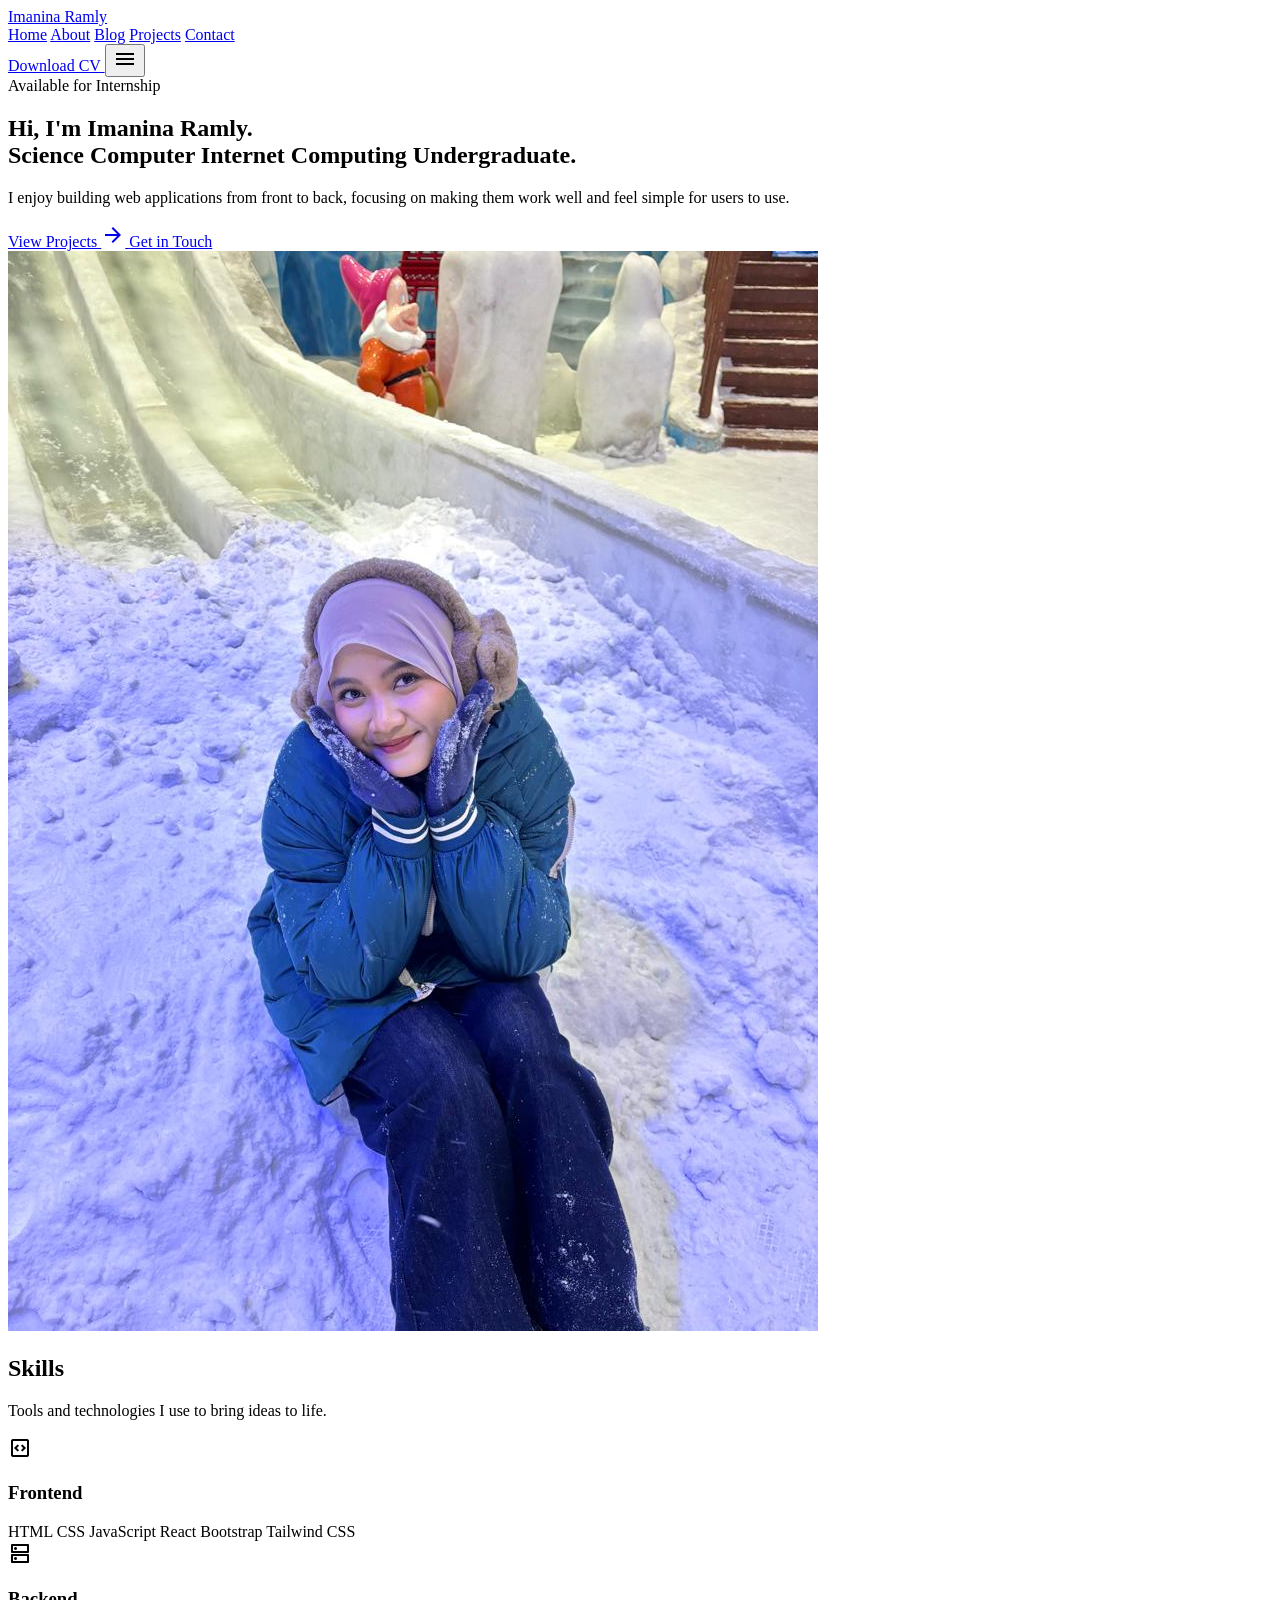
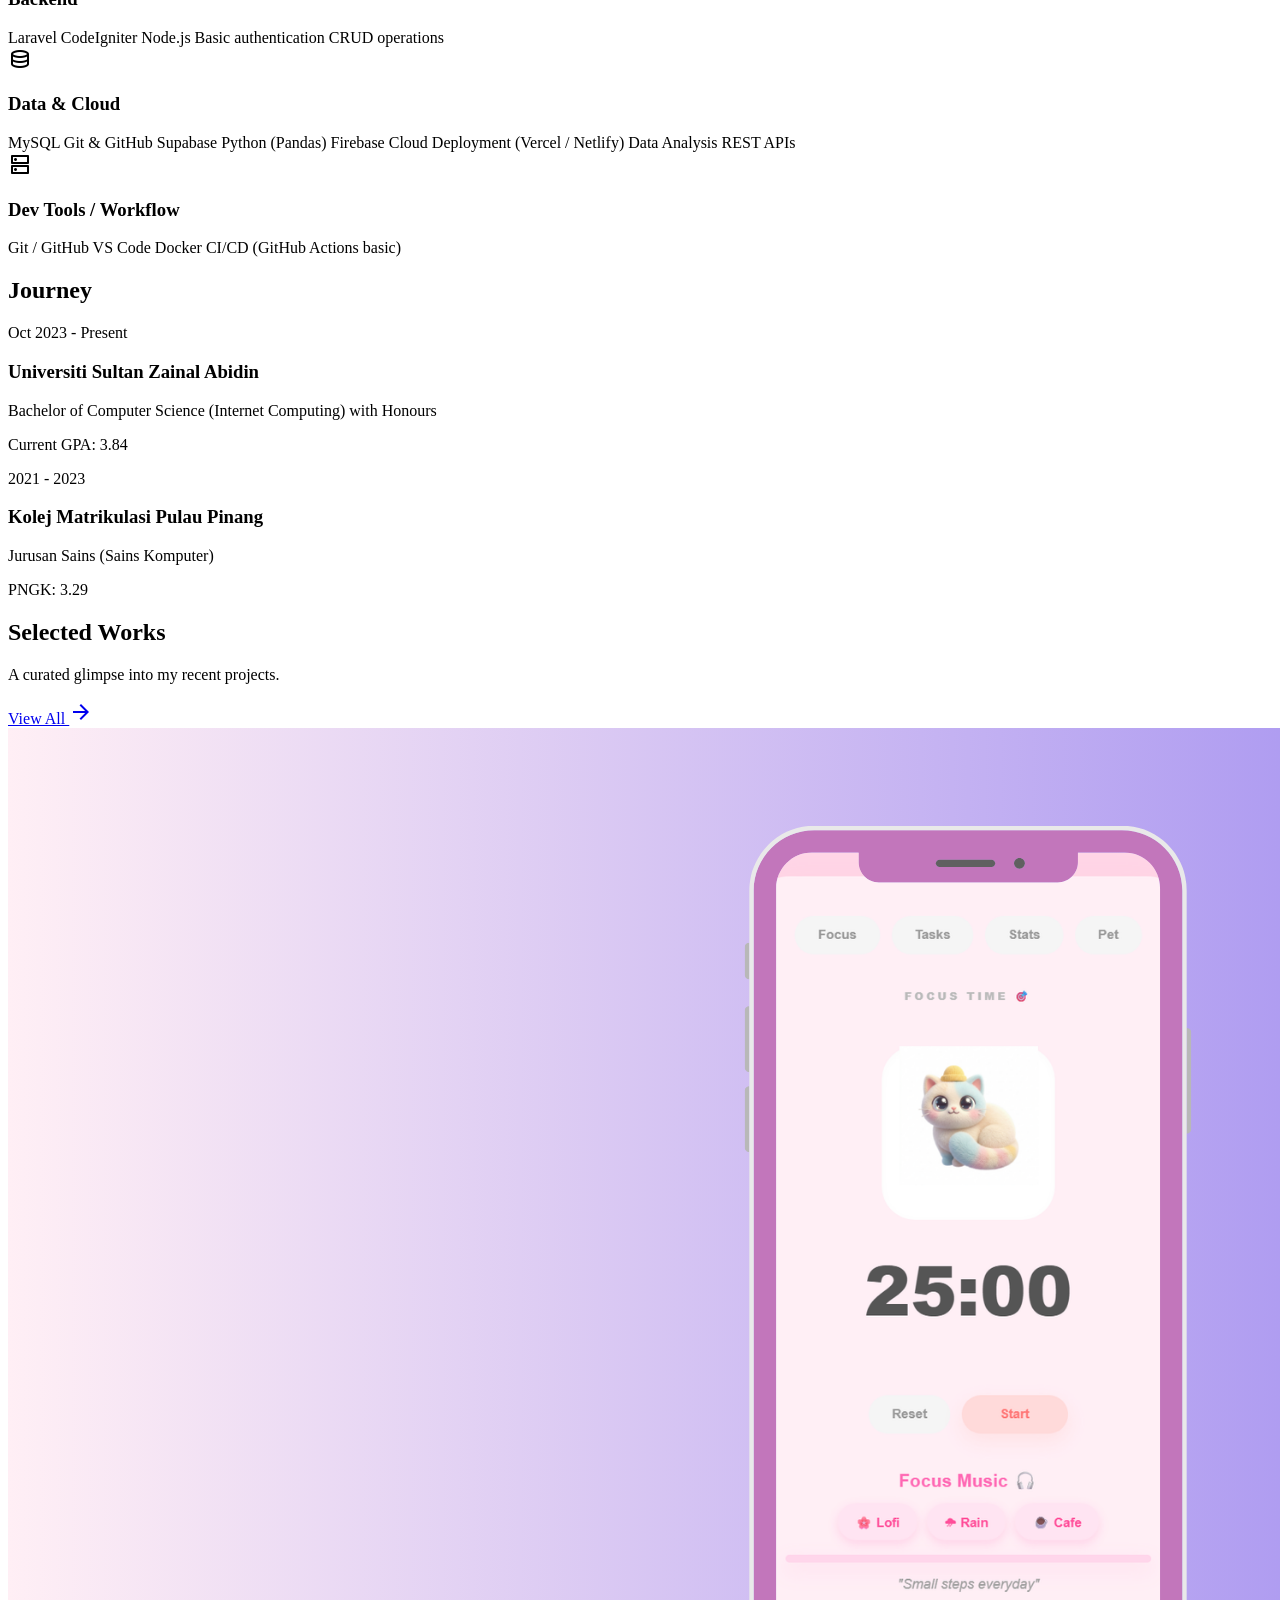
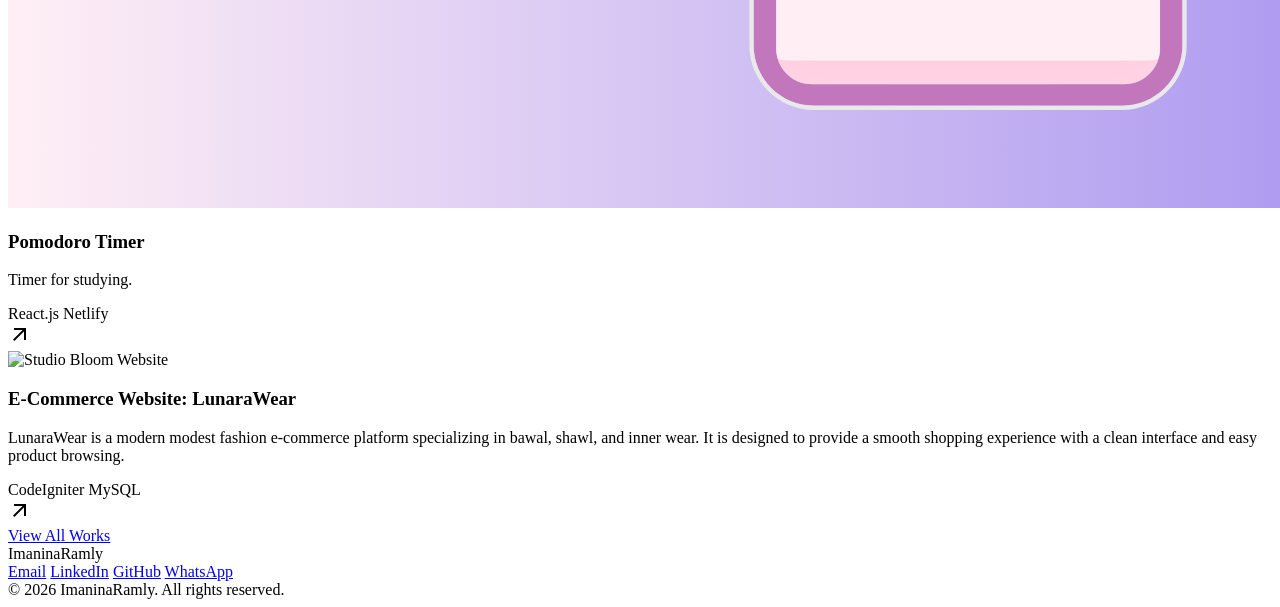
==== index.html @ c20a8d8e "Update index.html" ====
<!DOCTYPE html>

<html lang="en"><head>
<meta charset="utf-8"/>
<meta content="width=device-width, initial-scale=1.0" name="viewport"/>
<title>ImaninaRamly | Home</title>
<script src="https://cdn.tailwindcss.com?plugins=forms,container-queries"></script>
<link href="https://fonts.googleapis.com/css2?family=Material+Symbols+Outlined:wght,FILL@100..700,0..1&amp;display=swap" rel="stylesheet"/>
<link href="https://fonts.googleapis.com/css2?family=Courier+Prime:ital,wght@0,400;0,700;1,400;1,700&amp;family=Inter:wght@100..900&amp;family=Playfair+Display:ital,wght@0,400..900;1,400..900&amp;display=swap" rel="stylesheet"/>
<link href="https://fonts.googleapis.com/css2?family=Material+Symbols+Outlined:wght,FILL@100..700,0..1&amp;display=swap" rel="stylesheet"/>
<script id="tailwind-config">
        tailwind.config = {
            darkMode: "class",
            theme: {
                extend: {
                    "colors": {
                        "surface-container-lowest": "#ffffff",
                        "secondary-container": "#fdd0ea",
                        "surface": "#f9f9ff",
                        "primary-fixed-dim": "#ffaeda",
                        "tertiary": "#41682c",
                        "surface-container-highest": "#d9e3f7",
                        "on-surface": "#121c2a",
                        "primary-fixed": "#ffd8ea",
                        "on-background": "#121c2a",
                        "on-tertiary-fixed-variant": "#2a5016",
                        "on-primary-fixed": "#3a0329",
                        "surface-container-low": "#eff3ff",
                        "on-secondary": "#ffffff",
                        "secondary-fixed": "#ffd8ed",
                        "on-secondary-fixed": "#2c1325",
                        "on-error-container": "#93000a",
                        "surface-dim": "#d0daef",
                        "error": "#ba1a1a",
                        "primary-container": "#f9a8d4",
                        "secondary": "#765469",
                        "on-tertiary": "#ffffff",
                        "surface-container": "#e6eeff",
                        "surface-variant": "#d9e3f7",
                        "on-primary": "#ffffff",
                        "on-surface-variant": "#514349",
                        "on-secondary-container": "#79576c",
                        "on-primary-fixed-variant": "#6f3157",
                        "tertiary-fixed": "#c1f0a4",
                        "on-secondary-fixed-variant": "#5c3d51",
                        "primary": "#8a486f",
                        "surface-container-high": "#dee9fd",
                        "inverse-on-surface": "#ebf1ff",
                        "error-container": "#ffdad6",
                        "on-error": "#ffffff",
                        "inverse-primary": "#ffaeda",
                        "outline": "#83737a",
                        "inverse-surface": "#273140",
                        "surface-bright": "#f9f9ff",
                        "secondary-fixed-dim": "#e5bad3",
                        "tertiary-fixed-dim": "#a6d38b",
                        "on-tertiary-fixed": "#072100",
                        "on-tertiary-container": "#31581d",
                        "on-primary-container": "#78395f",
                        "surface-tint": "#8a486f",
                        "background": "#f9f9ff",
                        "tertiary-container": "#a0cd85",
                        "outline-variant": "#d5c1c9"
                    },
                    "borderRadius": {
                        "DEFAULT": "1rem",
                        "lg": "2rem",
                        "xl": "3rem",
                        "full": "9999px"
                    },
                    "spacing": {
                        "margin-desktop": "64px",
                        "max-width": "1280px",
                        "gutter": "24px",
                        "margin-mobile": "20px",
                        "base": "8px"
                    },
                    "fontFamily": {
                        "headline-lg-mobile": ["Playfair Display"],
                        "label-md": ["Inter"],
                        "headline-md": ["Playfair Display"],
                        "body-md": ["Inter"],
                        "headline-lg": ["Playfair Display"],
                        "display-lg": ["Playfair Display"],
                        "body-lg": ["Inter"],
                        "code-sm": ["Courier Prime"]
                    },
                    "fontSize": {
                        "headline-lg-mobile": ["32px", { "lineHeight": "1.2", "fontWeight": "600" }],
                        "label-md": ["14px", { "lineHeight": "1", "letterSpacing": "0.05em", "fontWeight": "600" }],
                        "headline-md": ["28px", { "lineHeight": "1.3", "fontWeight": "600" }],
                        "body-md": ["16px", { "lineHeight": "1.5", "fontWeight": "400" }],
                        "headline-lg": ["40px", { "lineHeight": "1.2", "fontWeight": "600" }],
                        "display-lg": ["56px", { "lineHeight": "1.1", "letterSpacing": "-0.02em", "fontWeight": "700" }],
                        "body-lg": ["18px", { "lineHeight": "1.6", "fontWeight": "400" }],
                        "code-sm": ["14px", { "lineHeight": "1.5", "fontWeight": "400" }]
                    }
                }
            }
        }
    </script>
<style>
        .glass-card {
            background: rgba(255, 255, 255, 0.6);
            backdrop-filter: blur(12px);
            -webkit-backdrop-filter: blur(12px);
            border: 1px solid theme('colors.secondary-container');
        }
        .soft-glow-hover:hover {
            box-shadow: 0 0 20px rgba(249, 168, 212, 0.4);
            transform: translateY(-2px);
            transition: all 0.3s ease;
        }
    </style>
</head>
<body class="bg-surface text-on-surface font-body-md antialiased selection:bg-primary-container selection:text-on-primary-container">
<!-- TopNavBar -->
<div id="navbar"></div>
<main class="pt-32 pb-24 px-margin-mobile md:px-margin-desktop max-w-max-width mx-auto space-y-32">
<!-- Hero Section -->
<section class="flex flex-col-reverse md:flex-row items-center justify-between gap-16">
<div class="flex-1 space-y-8">
<div class="inline-flex items-center space-x-2 px-4 py-2 rounded-full bg-secondary-container/30 border border-secondary-container text-primary font-label-md text-label-md">
<span class="w-2 h-2 rounded-full bg-primary animate-pulse"></span>
<span>Available for Internship</span>
</div>
<h1 class="font-display-lg text-display-lg text-on-surface md:text-display-lg text-headline-lg-mobile">
                    Hi, I'm Imanina Ramly. <br/>
<span class="text-primary italic">Science Computer Internet Computing Undergraduate.</span>
</h1>
<p class="font-body-lg text-body-lg text-on-surface-variant max-w-xl leading-relaxed">
                    I enjoy building web applications from front to back, focusing on making them work well and feel simple for users to use.
                </p>
<div class="flex flex-wrap gap-4 pt-4">
<a class="px-8 py-4 rounded-full bg-primary text-on-primary font-label-md text-label-md hover:shadow-[0_0_20px_rgba(249,168,212,0.5)] transition-all duration-300 flex items-center gap-2" href="projects.html">
                        View Projects
                        <span class="material-symbols-outlined text-sm">arrow_forward</span>
</a>
<a class="px-8 py-4 rounded-full border border-primary text-primary font-label-md text-label-md hover:bg-primary/5 transition-all duration-300" href="contact.html">
                        Get in Touch
                    </a>
</div>
</div>
<div class="flex-1 relative flex justify-center">
<div class="relative w-72 h-[400px] md:w-96 md:h-[500px] rounded-full overflow-hidden border-4 border-surface p-2 shadow-[0_0_40px_rgba(249,168,212,0.3)] bg-gradient-to-b from-primary-container/20 to-transparent">
<img alt="Imanina Ramly Portrait" class="w-full h-full object-cover rounded-full" src="assets/img1.jpeg"/>
</div>
<!-- Decorative Elements -->
<div class="absolute top-10 -left-10 w-24 h-24 bg-primary-container/30 rounded-full blur-2xl"></div>
<div class="absolute bottom-10 -right-10 w-32 h-32 bg-secondary-container/40 rounded-full blur-2xl"></div>
</div>
</section>
<!-- Skills -->
<section class="space-y-12">
<div class="text-center space-y-4">
<h2 class="font-headline-lg text-headline-lg text-on-surface md:text-headline-lg text-headline-lg-mobile">Skills</h2>
<p class="font-body-md text-body-md text-on-surface-variant max-w-2xl mx-auto">Tools and technologies I use to bring ideas to life.</p>
</div>
<div class="grid grid-cols-1 md:grid-cols-3 gap-8">
<!-- Frontend -->
<div class="glass-card p-8 rounded-[24px] soft-glow-hover group">
<div class="w-14 h-14 rounded-full bg-primary-container/20 flex items-center justify-center mb-6 text-primary group-hover:scale-110 transition-transform">
<span class="material-symbols-outlined text-3xl" style="font-variation-settings: 'FILL' 0;">code_blocks</span>
</div>
<h3 class="font-headline-md text-headline-md text-on-surface mb-4">Frontend</h3>
<div class="flex flex-wrap gap-2">
<span class="px-4 py-2 rounded-full bg-secondary-container/50 text-on-surface-variant font-label-md text-label-md text-xs">HTML</span>
<span class="px-4 py-2 rounded-full bg-secondary-container/50 text-on-surface-variant font-label-md text-label-md text-xs">CSS</span>
<span class="px-4 py-2 rounded-full bg-secondary-container/50 text-on-surface-variant font-label-md text-label-md text-xs">JavaScript</span>
<span class="px-4 py-2 rounded-full bg-secondary-container/50 text-on-surface-variant font-label-md text-label-md text-xs">React</span>
<span class="px-4 py-2 rounded-full bg-secondary-container/50 text-on-surface-variant font-label-md text-label-md text-xs">Bootstrap</span>
<span class="px-4 py-2 rounded-full bg-secondary-container/50 text-on-surface-variant font-label-md text-label-md text-xs">Tailwind CSS</span>
</div>
</div>
<!-- Backend -->
<div class="glass-card p-8 rounded-[24px] soft-glow-hover group">
<div class="w-14 h-14 rounded-full bg-primary-container/20 flex items-center justify-center mb-6 text-primary group-hover:scale-110 transition-transform">
<span class="material-symbols-outlined text-3xl" style="font-variation-settings: 'FILL' 0;">dns</span>
</div>
<h3 class="font-headline-md text-headline-md text-on-surface mb-4">Backend</h3>
<div class="flex flex-wrap gap-2">
<span class="px-4 py-2 rounded-full bg-secondary-container/50 text-on-surface-variant font-label-md text-label-md text-xs">Laravel</span>
<span class="px-4 py-2 rounded-full bg-secondary-container/50 text-on-surface-variant font-label-md text-label-md text-xs">CodeIgniter</span>
<span class="px-4 py-2 rounded-full bg-secondary-container/50 text-on-surface-variant font-label-md text-label-md text-xs">Node.js</span>
<span class="px-4 py-2 rounded-full bg-secondary-container/50 text-on-surface-variant font-label-md text-label-md text-xs">Basic authentication</span>
<span class="px-4 py-2 rounded-full bg-secondary-container/50 text-on-surface-variant font-label-md text-label-md text-xs">CRUD operations</span>
</div>
</div>
<!-- Database & Ops -->
<div class="glass-card p-8 rounded-[24px] soft-glow-hover group">
<div class="w-14 h-14 rounded-full bg-primary-container/20 flex items-center justify-center mb-6 text-primary group-hover:scale-110 transition-transform">
<span class="material-symbols-outlined text-3xl" style="font-variation-settings: 'FILL' 0;">database</span>
</div>
<h3 class="font-headline-md text-headline-md text-on-surface mb-4">Data &amp; Cloud</h3>
<div class="flex flex-wrap gap-2">
<span class="px-4 py-2 rounded-full bg-secondary-container/50 text-on-surface-variant font-label-md text-label-md text-xs">MySQL</span>
<span class="px-4 py-2 rounded-full bg-secondary-container/50 text-on-surface-variant font-label-md text-label-md text-xs">Git & GitHub</span>
<span class="px-4 py-2 rounded-full bg-secondary-container/50 text-on-surface-variant font-label-md text-label-md text-xs">Supabase</span>
<span class="px-4 py-2 rounded-full bg-secondary-container/50 text-on-surface-variant font-label-md text-label-md text-xs">Python (Pandas)</span>
<span class="px-4 py-2 rounded-full bg-secondary-container/50 text-on-surface-variant font-label-md text-label-md text-xs">Firebase</span>
<span class="px-4 py-2 rounded-full bg-secondary-container/50 text-on-surface-variant font-label-md text-label-md text-xs">Cloud Deployment (Vercel / Netlify)</span>
<span class="px-4 py-2 rounded-full bg-secondary-container/50 text-on-surface-variant font-label-md text-label-md text-xs">Data Analysis</span>
<span class="px-4 py-2 rounded-full bg-secondary-container/50 text-on-surface-variant font-label-md text-label-md text-xs">REST APIs</span>
</div>
</div>
<!-- Dev Tools / Workflow -->
<div class="glass-card p-8 rounded-[24px] soft-glow-hover group">
<div class="w-14 h-14 rounded-full bg-primary-container/20 flex items-center justify-center mb-6 text-primary group-hover:scale-110 transition-transform">
<span class="material-symbols-outlined text-3xl" style="font-variation-settings: 'FILL' 0;">dns</span>
</div>
<h3 class="font-headline-md text-headline-md text-on-surface mb-4">Dev Tools / Workflow</h3>
<div class="flex flex-wrap gap-2">
<span class="px-4 py-2 rounded-full bg-secondary-container/50 text-on-surface-variant font-label-md text-label-md text-xs">Git / GitHub</span>
<span class="px-4 py-2 rounded-full bg-secondary-container/50 text-on-surface-variant font-label-md text-label-md text-xs">VS Code</span>
<span class="px-4 py-2 rounded-full bg-secondary-container/50 text-on-surface-variant font-label-md text-label-md text-xs">Docker</span>
<span class="px-4 py-2 rounded-full bg-secondary-container/50 text-on-surface-variant font-label-md text-label-md text-xs">CI/CD (GitHub Actions basic)</span>
</div>
</div>
</div>
</section>
<!-- Education & Journey -->
<section class="space-y-12 max-w-4xl mx-auto">
<div class="text-center space-y-4">
<h2 class="font-headline-lg text-headline-lg text-on-surface md:text-headline-lg text-headline-lg-mobile">Journey</h2>
</div>
<div class="relative border-l-2 border-primary-container/30 ml-4 md:ml-8 space-y-12">
<!-- Timeline Item 1 -->
<div class="relative pl-8">
<div class="absolute w-4 h-4 rounded-full bg-primary -left-[9px] top-1.5 shadow-[0_0_10px_rgba(138,72,111,0.5)]"></div>
<div class="glass-card p-6 rounded-[24px]">
<span class="font-code-sm text-code-sm text-primary mb-2 block">Oct 2023 - Present</span>
<h3 class="font-headline-md text-headline-md text-on-surface mb-2 text-xl">Universiti Sultan Zainal Abidin</h3>
<p class="font-body-md text-body-md text-on-surface-variant">Bachelor of Computer Science (Internet Computing) with Honours</p>
<p class="font-body-md text-body-md text-on-surface-variant mt-4 text-sm">Current GPA: 3.84</p>
</div>
</div>
<!-- Timeline Item 2 -->
<div class="relative pl-8">
<div class="absolute w-4 h-4 rounded-full bg-secondary-container border-2 border-primary -left-[9px] top-1.5"></div>
<div class="glass-card p-6 rounded-[24px]">
<span class="font-code-sm text-code-sm text-primary mb-2 block">2021 - 2023</span>
<h3 class="font-headline-md text-headline-md text-on-surface mb-2 text-xl">Kolej Matrikulasi Pulau Pinang</h3>
<p class="font-body-md text-body-md text-on-surface-variant">Jurusan Sains (Sains Komputer)</p>
<p class="font-body-md text-body-md text-on-surface-variant mt-4 text-sm">PNGK: 3.29</p>
</div>
</div>
</div>
</section>
<!-- Quick Glimpse (Projects) -->
<section class="space-y-12" id="projects">
<div class="flex items-end justify-between mb-8">
<div>
<h2 class="font-headline-lg text-headline-lg text-on-surface md:text-headline-lg text-headline-lg-mobile">Selected Works</h2>
<p class="font-body-md text-body-md text-on-surface-variant mt-2">A curated glimpse into my recent projects.</p>
</div>
<a class="hidden md:inline-flex items-center gap-2 text-primary hover:text-primary-container transition-colors font-label-md text-label-md" href="projects.html">
                    View All <span class="material-symbols-outlined text-sm">arrow_forward</span>
</a>
</div>
<div class="grid grid-cols-1 md:grid-cols-2 gap-8">
<!-- Project 1 -->
<div class="group cursor-pointer">
<div class="relative overflow-hidden rounded-[24px] mb-6 aspect-video bg-surface-variant">
<div class="absolute inset-0 bg-gradient-to-t from-black/20 to-transparent z-10"></div>
<img alt="Pomodoro Timer" class="w-full h-full object-cover group-hover:scale-105 transition-transform duration-700 ease-out" data-alt="Pomodoro Timer" src="assets/project1cover.png"/>
</div>
<div class="flex justify-between items-start">
<div>
<h3 class="font-headline-md text-headline-md text-on-surface text-2xl mb-2">Pomodoro Timer</h3>
<p class="font-body-md text-body-md text-on-surface-variant mb-4">Timer for studying.</p>
<div class="flex gap-2">
<span class="px-3 py-1 rounded-full bg-secondary-container/40 text-on-surface-variant font-code-sm text-code-sm text-xs">React.js</span>
<span class="px-3 py-1 rounded-full bg-secondary-container/40 text-on-surface-variant font-code-sm text-code-sm text-xs">Netlify</span>
</div>
</div>
<div class="w-10 h-10 rounded-full border border-primary/30 flex items-center justify-center text-primary group-hover:bg-primary group-hover:text-on-primary transition-all duration-300">
<span class="material-symbols-outlined" style="font-variation-settings: 'FILL' 0;">arrow_outward</span>
</div>
</div>
</div>
<!-- Project 2 -->
<div class="group cursor-pointer md:mt-16">
<div class="relative overflow-hidden rounded-[24px] mb-6 aspect-video bg-surface-variant">
<div class="absolute inset-0 bg-gradient-to-t from-black/20 to-transparent z-10"></div>
<img alt="Studio Bloom Website" class="w-full h-full object-cover group-hover:scale-105 transition-transform duration-700 ease-out" data-alt="A minimalist, high-end e-commerce website design for a boutique floral studio. The interface is clean with lots of whitespace, featuring elegant serif typography and soft, romantic photography of floral arrangements. The color scheme is predominantly cream, soft sage green, and dusty rose. The overall mood is serene and editorial." src="https://lh3.googleusercontent.com/aida-public/[base64]"/>
</div>
<div class="flex justify-between items-start">
<div>
<h3 class="font-headline-md text-headline-md text-on-surface text-2xl mb-2">E-Commerce Website: LunaraWear</h3>
<p class="font-body-md text-body-md text-on-surface-variant mb-4">LunaraWear is a modern modest fashion e-commerce platform specializing in bawal, shawl, and inner wear. It is designed to provide a smooth shopping experience with a clean interface and easy product browsing.</p>
<div class="flex gap-2">
<span class="px-3 py-1 rounded-full bg-secondary-container/40 text-on-surface-variant font-code-sm text-code-sm text-xs">CodeIgniter</span>
<span class="px-3 py-1 rounded-full bg-secondary-container/40 text-on-surface-variant font-code-sm text-code-sm text-xs">MySQL</span>
</div>
</div>
<div class="w-10 h-10 rounded-full border border-primary/30 flex items-center justify-center text-primary group-hover:bg-primary group-hover:text-on-primary transition-all duration-300">
<span class="material-symbols-outlined" style="font-variation-settings: 'FILL' 0;">arrow_outward</span>
</div>
</div>
</div>
</div>
<div class="md:hidden flex justify-center mt-8">
<a class="inline-flex items-center gap-2 px-6 py-3 rounded-full border border-primary text-primary font-label-md text-label-md" href="projects.html">
                    View All Works
                </a>
</div>
</section>
</main>
<!-- FOOTER -->
<div id="footer"></div>
<script src="includes.js"></script>
</body></html>
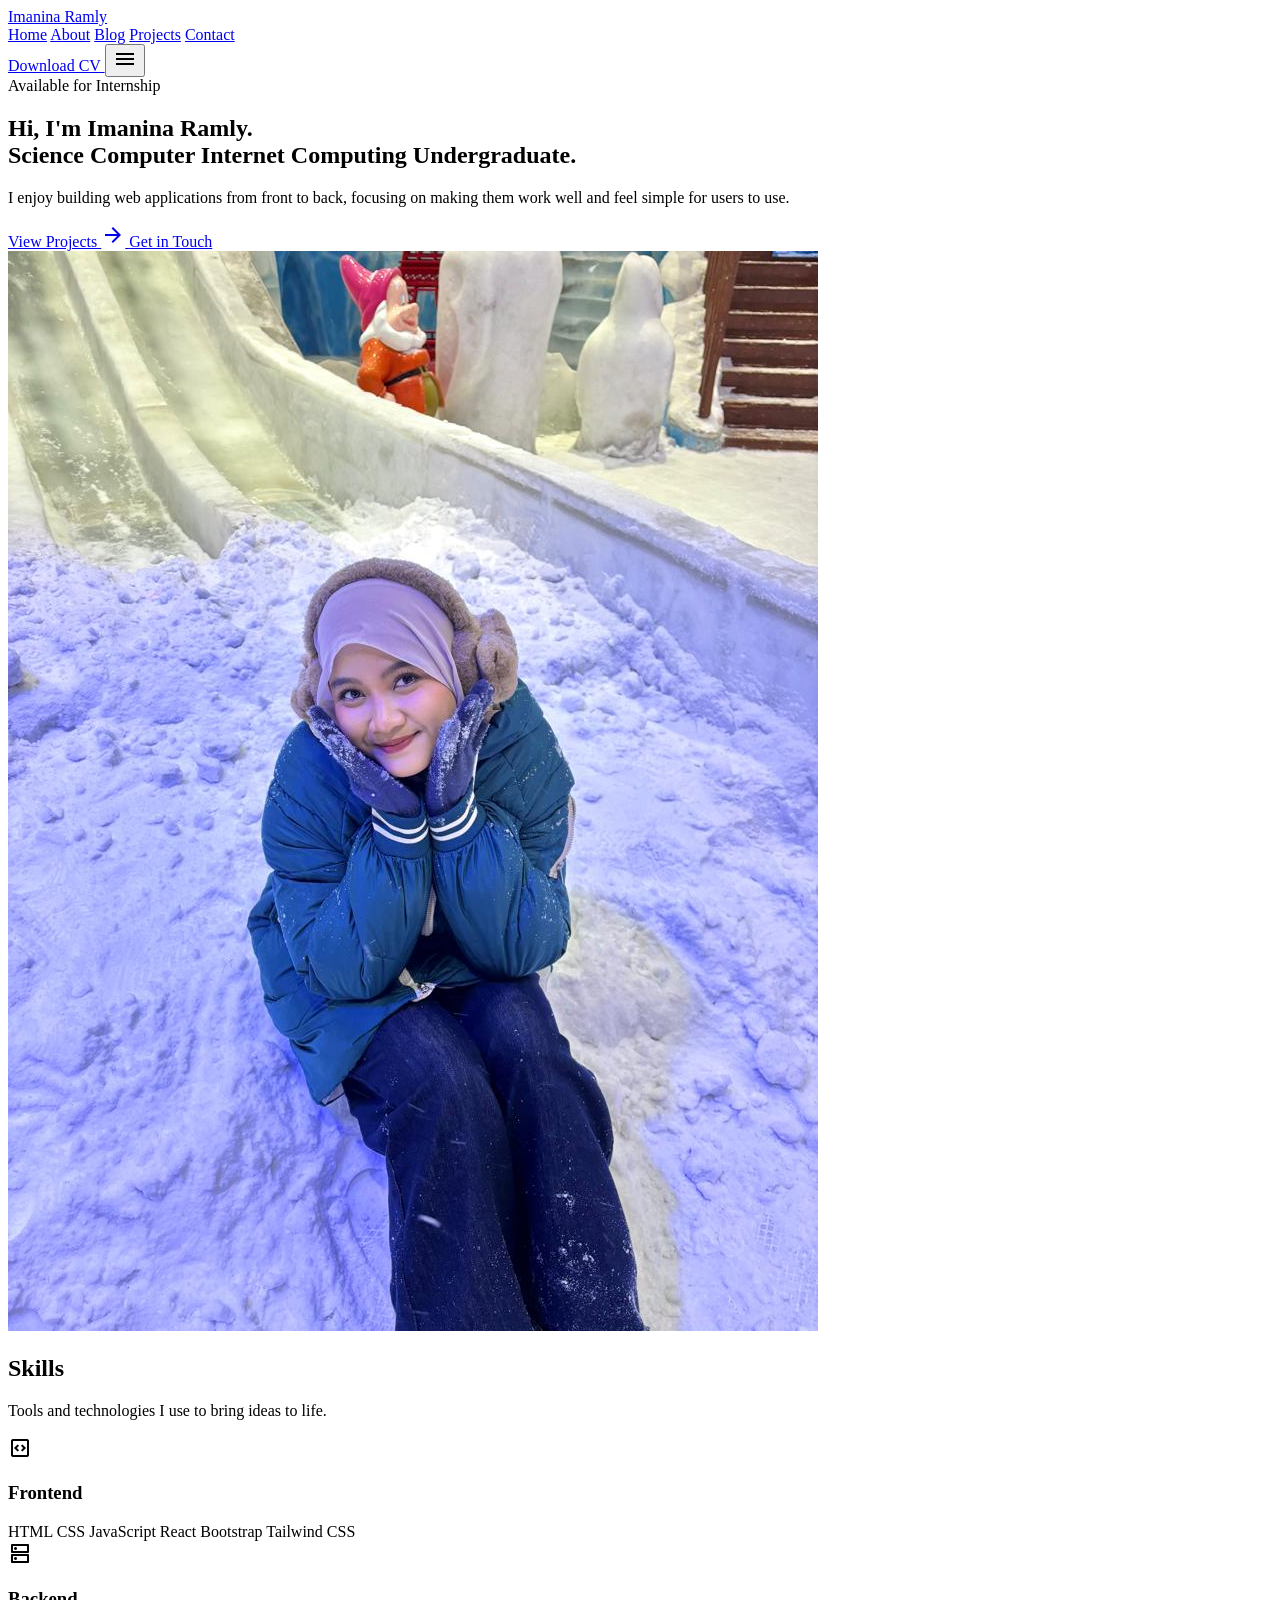
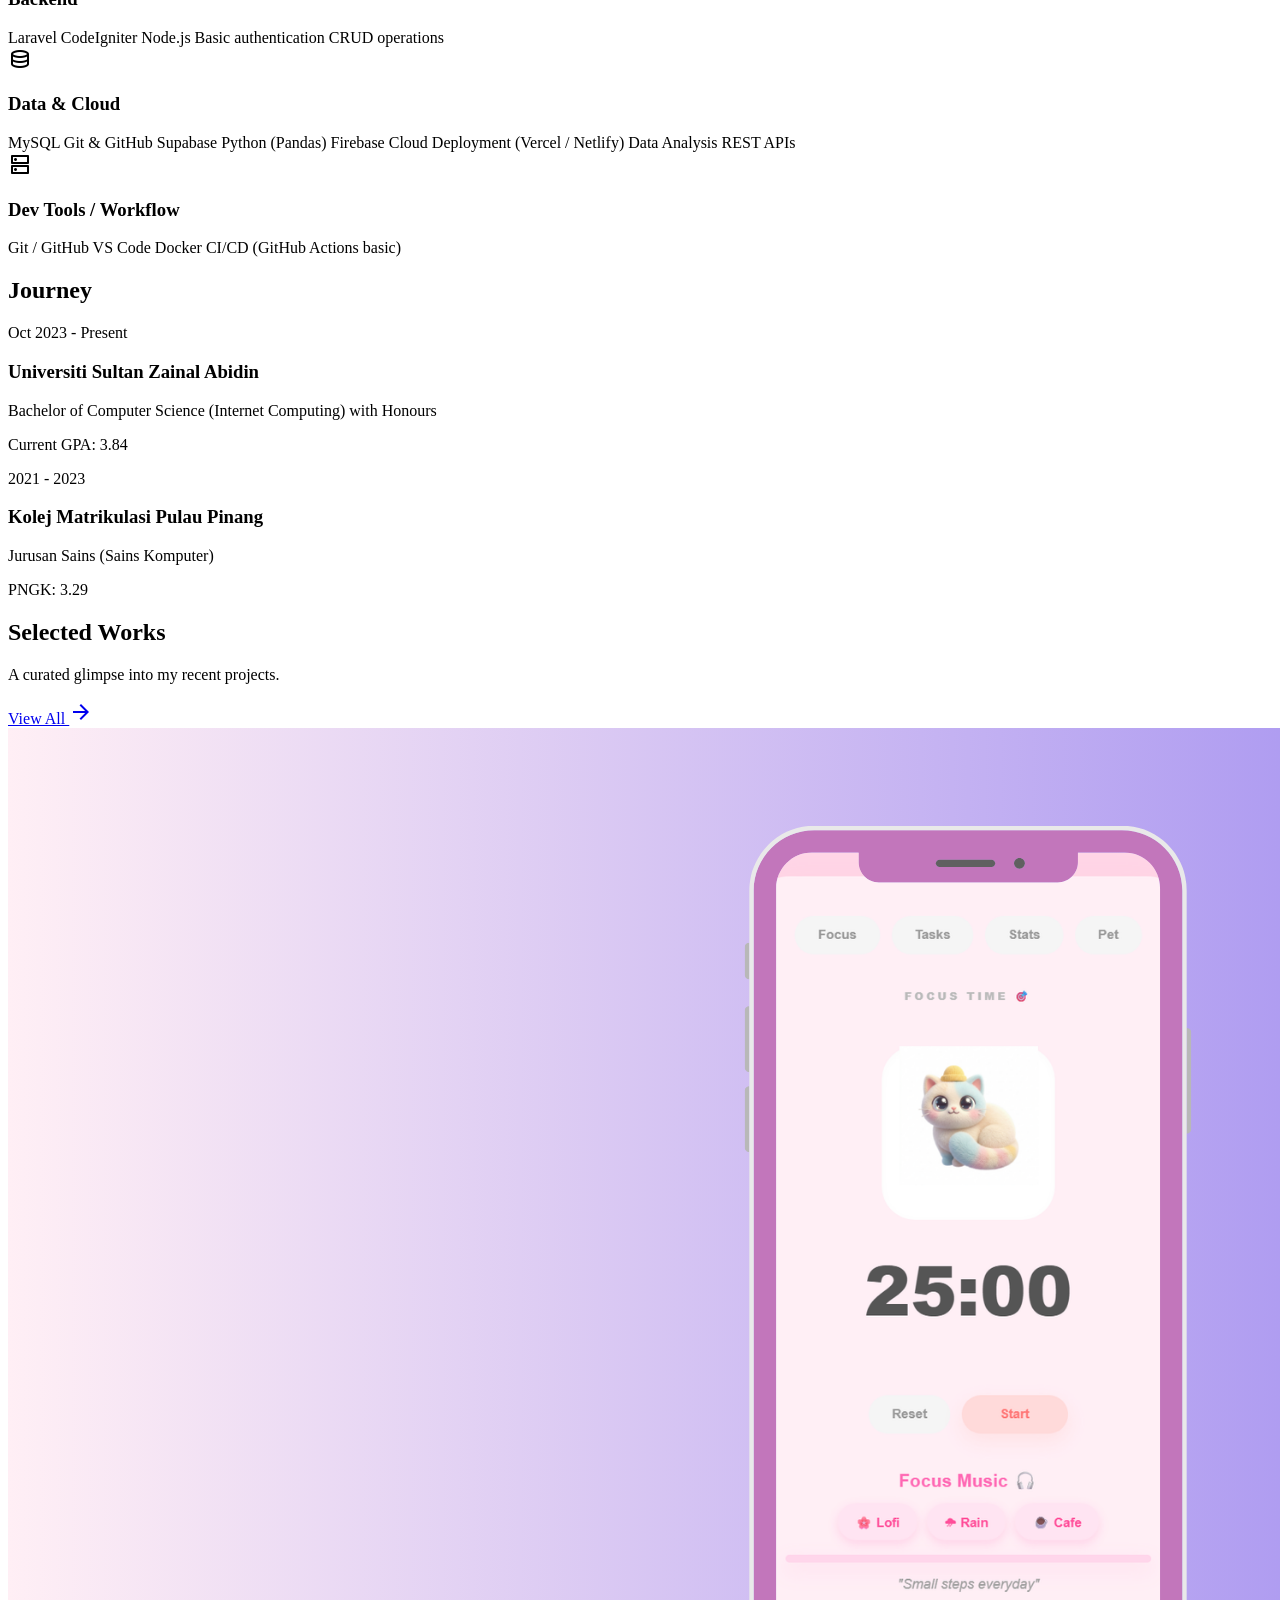
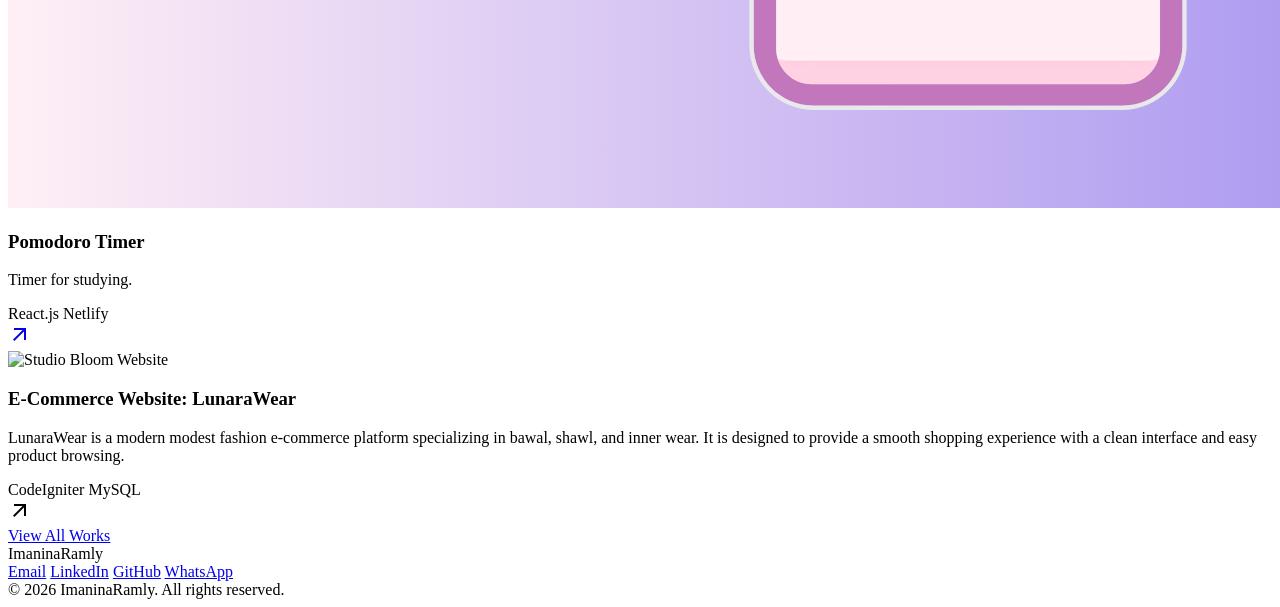
==== commit 2b9d7457: "Update index.html" ====
--- a/index.html
+++ b/index.html
@@ -274,7 +274,11 @@
 </div>
 </div>
 <div class="w-10 h-10 rounded-full border border-primary/30 flex items-center justify-center text-primary group-hover:bg-primary group-hover:text-on-primary transition-all duration-300">
-<span class="material-symbols-outlined" style="font-variation-settings: 'FILL' 0;">arrow_outward</span>
+<a href="https://pomodoro-pet-timer.netlify.app" target="_blank" rel="noopener noreferrer">
+  <span class="material-symbols-outlined" style="font-variation-settings: 'FILL' 0;">
+    arrow_outward
+  </span>
+</a>
 </div>
 </div>
 </div>
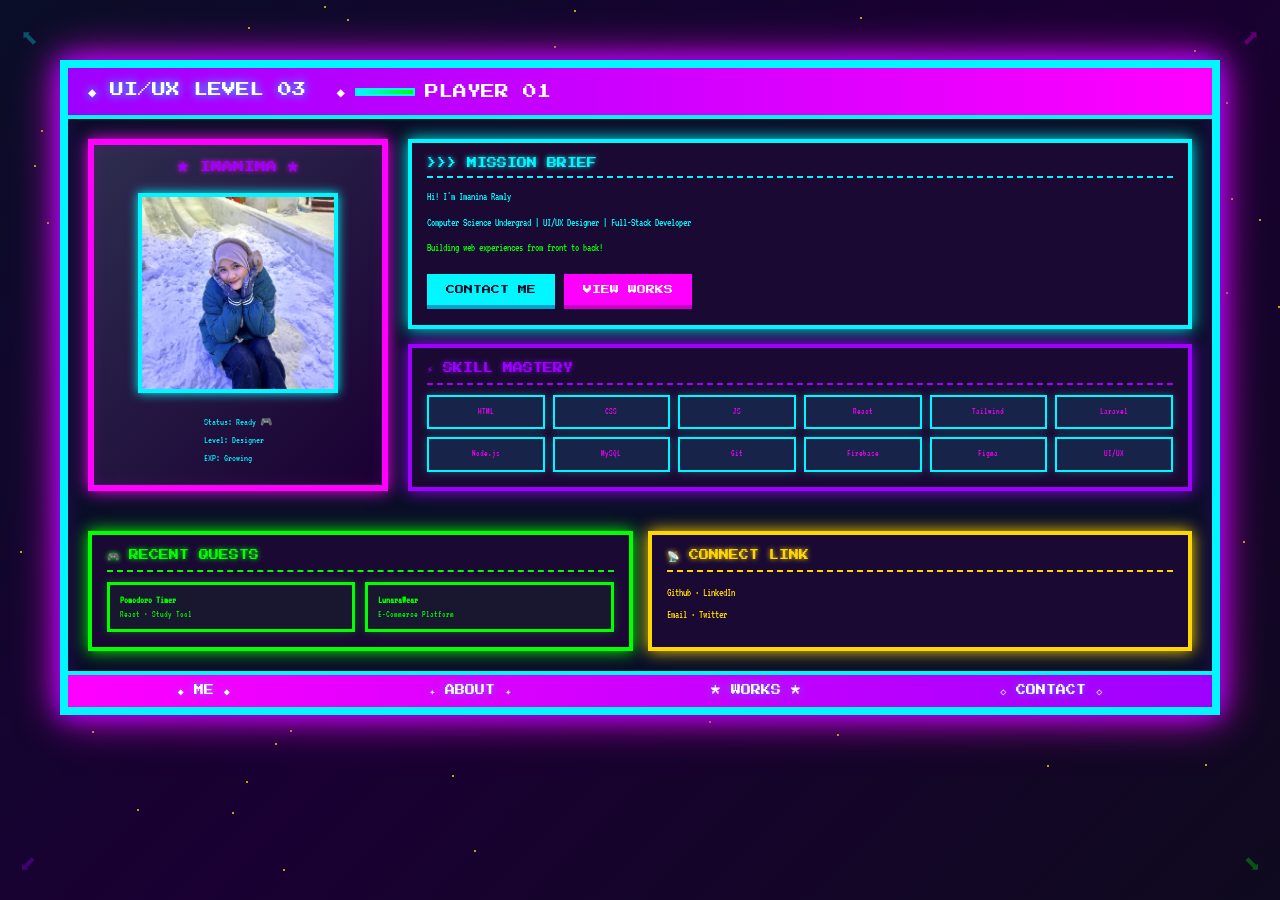
==== commit 05bc81f5: "refactor: Replace portfolio with retro gaming design - Updated main index.html to use new retro gami" ====
--- a/index.html
+++ b/index.html
@@ -1,316 +1,568 @@
-<!DOCTYPE html>
-
-<html lang="en"><head>
-<meta charset="utf-8"/>
-<meta content="width=device-width, initial-scale=1.0" name="viewport"/>
-<title>ImaninaRamly | Home</title>
-<script src="https://cdn.tailwindcss.com?plugins=forms,container-queries"></script>
-<link href="https://fonts.googleapis.com/css2?family=Material+Symbols+Outlined:wght,FILL@100..700,0..1&amp;display=swap" rel="stylesheet"/>
-<link href="https://fonts.googleapis.com/css2?family=Courier+Prime:ital,wght@0,400;0,700;1,400;1,700&amp;family=Inter:wght@100..900&amp;family=Playfair+Display:ital,wght@0,400..900;1,400..900&amp;display=swap" rel="stylesheet"/>
-<link href="https://fonts.googleapis.com/css2?family=Material+Symbols+Outlined:wght,FILL@100..700,0..1&amp;display=swap" rel="stylesheet"/>
-<script id="tailwind-config">
-        tailwind.config = {
-            darkMode: "class",
-            theme: {
-                extend: {
-                    "colors": {
-                        "surface-container-lowest": "#ffffff",
-                        "secondary-container": "#fdd0ea",
-                        "surface": "#f9f9ff",
-                        "primary-fixed-dim": "#ffaeda",
-                        "tertiary": "#41682c",
-                        "surface-container-highest": "#d9e3f7",
-                        "on-surface": "#121c2a",
-                        "primary-fixed": "#ffd8ea",
-                        "on-background": "#121c2a",
-                        "on-tertiary-fixed-variant": "#2a5016",
-                        "on-primary-fixed": "#3a0329",
-                        "surface-container-low": "#eff3ff",
-                        "on-secondary": "#ffffff",
-                        "secondary-fixed": "#ffd8ed",
-                        "on-secondary-fixed": "#2c1325",
-                        "on-error-container": "#93000a",
-                        "surface-dim": "#d0daef",
-                        "error": "#ba1a1a",
-                        "primary-container": "#f9a8d4",
-                        "secondary": "#765469",
-                        "on-tertiary": "#ffffff",
-                        "surface-container": "#e6eeff",
-                        "surface-variant": "#d9e3f7",
-                        "on-primary": "#ffffff",
-                        "on-surface-variant": "#514349",
-                        "on-secondary-container": "#79576c",
-                        "on-primary-fixed-variant": "#6f3157",
-                        "tertiary-fixed": "#c1f0a4",
-                        "on-secondary-fixed-variant": "#5c3d51",
-                        "primary": "#8a486f",
-                        "surface-container-high": "#dee9fd",
-                        "inverse-on-surface": "#ebf1ff",
-                        "error-container": "#ffdad6",
-                        "on-error": "#ffffff",
-                        "inverse-primary": "#ffaeda",
-                        "outline": "#83737a",
-                        "inverse-surface": "#273140",
-                        "surface-bright": "#f9f9ff",
-                        "secondary-fixed-dim": "#e5bad3",
-                        "tertiary-fixed-dim": "#a6d38b",
-                        "on-tertiary-fixed": "#072100",
-                        "on-tertiary-container": "#31581d",
-                        "on-primary-container": "#78395f",
-                        "surface-tint": "#8a486f",
-                        "background": "#f9f9ff",
-                        "tertiary-container": "#a0cd85",
-                        "outline-variant": "#d5c1c9"
-                    },
-                    "borderRadius": {
-                        "DEFAULT": "1rem",
-                        "lg": "2rem",
-                        "xl": "3rem",
-                        "full": "9999px"
-                    },
-                    "spacing": {
-                        "margin-desktop": "64px",
-                        "max-width": "1280px",
-                        "gutter": "24px",
-                        "margin-mobile": "20px",
-                        "base": "8px"
-                    },
-                    "fontFamily": {
-                        "headline-lg-mobile": ["Playfair Display"],
-                        "label-md": ["Inter"],
-                        "headline-md": ["Playfair Display"],
-                        "body-md": ["Inter"],
-                        "headline-lg": ["Playfair Display"],
-                        "display-lg": ["Playfair Display"],
-                        "body-lg": ["Inter"],
-                        "code-sm": ["Courier Prime"]
-                    },
-                    "fontSize": {
-                        "headline-lg-mobile": ["32px", { "lineHeight": "1.2", "fontWeight": "600" }],
-                        "label-md": ["14px", { "lineHeight": "1", "letterSpacing": "0.05em", "fontWeight": "600" }],
-                        "headline-md": ["28px", { "lineHeight": "1.3", "fontWeight": "600" }],
-                        "body-md": ["16px", { "lineHeight": "1.5", "fontWeight": "400" }],
-                        "headline-lg": ["40px", { "lineHeight": "1.2", "fontWeight": "600" }],
-                        "display-lg": ["56px", { "lineHeight": "1.1", "letterSpacing": "-0.02em", "fontWeight": "700" }],
-                        "body-lg": ["18px", { "lineHeight": "1.6", "fontWeight": "400" }],
-                        "code-sm": ["14px", { "lineHeight": "1.5", "fontWeight": "400" }]
-                    }
-                }
-            }
-        }
-    </script>
-<style>
-        .glass-card {
-            background: rgba(255, 255, 255, 0.6);
-            backdrop-filter: blur(12px);
-            -webkit-backdrop-filter: blur(12px);
-            border: 1px solid theme('colors.secondary-container');
-        }
-        .soft-glow-hover:hover {
-            box-shadow: 0 0 20px rgba(249, 168, 212, 0.4);
-            transform: translateY(-2px);
-            transition: all 0.3s ease;
-        }
-    </style>
-</head>
-<body class="bg-surface text-on-surface font-body-md antialiased selection:bg-primary-container selection:text-on-primary-container">
-<!-- TopNavBar -->
-<div id="navbar"></div>
-<main class="pt-32 pb-24 px-margin-mobile md:px-margin-desktop max-w-max-width mx-auto space-y-32">
-<!-- Hero Section -->
-<section class="flex flex-col-reverse md:flex-row items-center justify-between gap-16">
-<div class="flex-1 space-y-8">
-<div class="inline-flex items-center space-x-2 px-4 py-2 rounded-full bg-secondary-container/30 border border-secondary-container text-primary font-label-md text-label-md">
-<span class="w-2 h-2 rounded-full bg-primary animate-pulse"></span>
-<span>Available for Internship</span>
-</div>
-<h1 class="font-display-lg text-display-lg text-on-surface md:text-display-lg text-headline-lg-mobile">
-                    Hi, I'm Imanina Ramly. <br/>
-<span class="text-primary italic">Science Computer Internet Computing Undergraduate.</span>
-</h1>
-<p class="font-body-lg text-body-lg text-on-surface-variant max-w-xl leading-relaxed">
-                    I enjoy building web applications from front to back, focusing on making them work well and feel simple for users to use.
-                </p>
-<div class="flex flex-wrap gap-4 pt-4">
-<a class="px-8 py-4 rounded-full bg-primary text-on-primary font-label-md text-label-md hover:shadow-[0_0_20px_rgba(249,168,212,0.5)] transition-all duration-300 flex items-center gap-2" href="projects.html">
-                        View Projects
-                        <span class="material-symbols-outlined text-sm">arrow_forward</span>
-</a>
-<a class="px-8 py-4 rounded-full border border-primary text-primary font-label-md text-label-md hover:bg-primary/5 transition-all duration-300" href="contact.html">
-                        Get in Touch
-                    </a>
-</div>
-</div>
-<div class="flex-1 relative flex justify-center">
-<div class="relative w-72 h-[400px] md:w-96 md:h-[500px] rounded-full overflow-hidden border-4 border-surface p-2 shadow-[0_0_40px_rgba(249,168,212,0.3)] bg-gradient-to-b from-primary-container/20 to-transparent">
-<img alt="Imanina Ramly Portrait" class="w-full h-full object-cover rounded-full" src="assets/img1.jpeg"/>
-</div>
-<!-- Decorative Elements -->
-<div class="absolute top-10 -left-10 w-24 h-24 bg-primary-container/30 rounded-full blur-2xl"></div>
-<div class="absolute bottom-10 -right-10 w-32 h-32 bg-secondary-container/40 rounded-full blur-2xl"></div>
-</div>
-</section>
-<!-- Skills -->
-<section class="space-y-12">
-<div class="text-center space-y-4">
-<h2 class="font-headline-lg text-headline-lg text-on-surface md:text-headline-lg text-headline-lg-mobile">Skills</h2>
-<p class="font-body-md text-body-md text-on-surface-variant max-w-2xl mx-auto">Tools and technologies I use to bring ideas to life.</p>
-</div>
-<div class="grid grid-cols-1 md:grid-cols-3 gap-8">
-<!-- Frontend -->
-<div class="glass-card p-8 rounded-[24px] soft-glow-hover group">
-<div class="w-14 h-14 rounded-full bg-primary-container/20 flex items-center justify-center mb-6 text-primary group-hover:scale-110 transition-transform">
-<span class="material-symbols-outlined text-3xl" style="font-variation-settings: 'FILL' 0;">code_blocks</span>
-</div>
-<h3 class="font-headline-md text-headline-md text-on-surface mb-4">Frontend</h3>
-<div class="flex flex-wrap gap-2">
-<span class="px-4 py-2 rounded-full bg-secondary-container/50 text-on-surface-variant font-label-md text-label-md text-xs">HTML</span>
-<span class="px-4 py-2 rounded-full bg-secondary-container/50 text-on-surface-variant font-label-md text-label-md text-xs">CSS</span>
-<span class="px-4 py-2 rounded-full bg-secondary-container/50 text-on-surface-variant font-label-md text-label-md text-xs">JavaScript</span>
-<span class="px-4 py-2 rounded-full bg-secondary-container/50 text-on-surface-variant font-label-md text-label-md text-xs">React</span>
-<span class="px-4 py-2 rounded-full bg-secondary-container/50 text-on-surface-variant font-label-md text-label-md text-xs">Bootstrap</span>
-<span class="px-4 py-2 rounded-full bg-secondary-container/50 text-on-surface-variant font-label-md text-label-md text-xs">Tailwind CSS</span>
-</div>
-</div>
-<!-- Backend -->
-<div class="glass-card p-8 rounded-[24px] soft-glow-hover group">
-<div class="w-14 h-14 rounded-full bg-primary-container/20 flex items-center justify-center mb-6 text-primary group-hover:scale-110 transition-transform">
-<span class="material-symbols-outlined text-3xl" style="font-variation-settings: 'FILL' 0;">dns</span>
-</div>
-<h3 class="font-headline-md text-headline-md text-on-surface mb-4">Backend</h3>
-<div class="flex flex-wrap gap-2">
-<span class="px-4 py-2 rounded-full bg-secondary-container/50 text-on-surface-variant font-label-md text-label-md text-xs">Laravel</span>
-<span class="px-4 py-2 rounded-full bg-secondary-container/50 text-on-surface-variant font-label-md text-label-md text-xs">CodeIgniter</span>
-<span class="px-4 py-2 rounded-full bg-secondary-container/50 text-on-surface-variant font-label-md text-label-md text-xs">Node.js</span>
-<span class="px-4 py-2 rounded-full bg-secondary-container/50 text-on-surface-variant font-label-md text-label-md text-xs">Basic authentication</span>
-<span class="px-4 py-2 rounded-full bg-secondary-container/50 text-on-surface-variant font-label-md text-label-md text-xs">CRUD operations</span>
-</div>
-</div>
-<!-- Database & Ops -->
-<div class="glass-card p-8 rounded-[24px] soft-glow-hover group">
-<div class="w-14 h-14 rounded-full bg-primary-container/20 flex items-center justify-center mb-6 text-primary group-hover:scale-110 transition-transform">
-<span class="material-symbols-outlined text-3xl" style="font-variation-settings: 'FILL' 0;">database</span>
-</div>
-<h3 class="font-headline-md text-headline-md text-on-surface mb-4">Data &amp; Cloud</h3>
-<div class="flex flex-wrap gap-2">
-<span class="px-4 py-2 rounded-full bg-secondary-container/50 text-on-surface-variant font-label-md text-label-md text-xs">MySQL</span>
-<span class="px-4 py-2 rounded-full bg-secondary-container/50 text-on-surface-variant font-label-md text-label-md text-xs">Git & GitHub</span>
-<span class="px-4 py-2 rounded-full bg-secondary-container/50 text-on-surface-variant font-label-md text-label-md text-xs">Supabase</span>
-<span class="px-4 py-2 rounded-full bg-secondary-container/50 text-on-surface-variant font-label-md text-label-md text-xs">Python (Pandas)</span>
-<span class="px-4 py-2 rounded-full bg-secondary-container/50 text-on-surface-variant font-label-md text-label-md text-xs">Firebase</span>
-<span class="px-4 py-2 rounded-full bg-secondary-container/50 text-on-surface-variant font-label-md text-label-md text-xs">Cloud Deployment (Vercel / Netlify)</span>
-<span class="px-4 py-2 rounded-full bg-secondary-container/50 text-on-surface-variant font-label-md text-label-md text-xs">Data Analysis</span>
-<span class="px-4 py-2 rounded-full bg-secondary-container/50 text-on-surface-variant font-label-md text-label-md text-xs">REST APIs</span>
-</div>
-</div>
-<!-- Dev Tools / Workflow -->
-<div class="glass-card p-8 rounded-[24px] soft-glow-hover group">
-<div class="w-14 h-14 rounded-full bg-primary-container/20 flex items-center justify-center mb-6 text-primary group-hover:scale-110 transition-transform">
-<span class="material-symbols-outlined text-3xl" style="font-variation-settings: 'FILL' 0;">dns</span>
-</div>
-<h3 class="font-headline-md text-headline-md text-on-surface mb-4">Dev Tools / Workflow</h3>
-<div class="flex flex-wrap gap-2">
-<span class="px-4 py-2 rounded-full bg-secondary-container/50 text-on-surface-variant font-label-md text-label-md text-xs">Git / GitHub</span>
-<span class="px-4 py-2 rounded-full bg-secondary-container/50 text-on-surface-variant font-label-md text-label-md text-xs">VS Code</span>
-<span class="px-4 py-2 rounded-full bg-secondary-container/50 text-on-surface-variant font-label-md text-label-md text-xs">Docker</span>
-<span class="px-4 py-2 rounded-full bg-secondary-container/50 text-on-surface-variant font-label-md text-label-md text-xs">CI/CD (GitHub Actions basic)</span>
-</div>
-</div>
-</div>
-</section>
-<!-- Education & Journey -->
-<section class="space-y-12 max-w-4xl mx-auto">
-<div class="text-center space-y-4">
-<h2 class="font-headline-lg text-headline-lg text-on-surface md:text-headline-lg text-headline-lg-mobile">Journey</h2>
-</div>
-<div class="relative border-l-2 border-primary-container/30 ml-4 md:ml-8 space-y-12">
-<!-- Timeline Item 1 -->
-<div class="relative pl-8">
-<div class="absolute w-4 h-4 rounded-full bg-primary -left-[9px] top-1.5 shadow-[0_0_10px_rgba(138,72,111,0.5)]"></div>
-<div class="glass-card p-6 rounded-[24px]">
-<span class="font-code-sm text-code-sm text-primary mb-2 block">Oct 2023 - Present</span>
-<h3 class="font-headline-md text-headline-md text-on-surface mb-2 text-xl">Universiti Sultan Zainal Abidin</h3>
-<p class="font-body-md text-body-md text-on-surface-variant">Bachelor of Computer Science (Internet Computing) with Honours</p>
-<p class="font-body-md text-body-md text-on-surface-variant mt-4 text-sm">Current GPA: 3.84</p>
-</div>
-</div>
-<!-- Timeline Item 2 -->
-<div class="relative pl-8">
-<div class="absolute w-4 h-4 rounded-full bg-secondary-container border-2 border-primary -left-[9px] top-1.5"></div>
-<div class="glass-card p-6 rounded-[24px]">
-<span class="font-code-sm text-code-sm text-primary mb-2 block">2021 - 2023</span>
-<h3 class="font-headline-md text-headline-md text-on-surface mb-2 text-xl">Kolej Matrikulasi Pulau Pinang</h3>
-<p class="font-body-md text-body-md text-on-surface-variant">Jurusan Sains (Sains Komputer)</p>
-<p class="font-body-md text-body-md text-on-surface-variant mt-4 text-sm">PNGK: 3.29</p>
-</div>
-</div>
-</div>
-</section>
-<!-- Quick Glimpse (Projects) -->
-<section class="space-y-12" id="projects">
-<div class="flex items-end justify-between mb-8">
-<div>
-<h2 class="font-headline-lg text-headline-lg text-on-surface md:text-headline-lg text-headline-lg-mobile">Selected Works</h2>
-<p class="font-body-md text-body-md text-on-surface-variant mt-2">A curated glimpse into my recent projects.</p>
-</div>
-<a class="hidden md:inline-flex items-center gap-2 text-primary hover:text-primary-container transition-colors font-label-md text-label-md" href="projects.html">
-                    View All <span class="material-symbols-outlined text-sm">arrow_forward</span>
-</a>
-</div>
-<div class="grid grid-cols-1 md:grid-cols-2 gap-8">
-<!-- Project 1 -->
-<div class="group cursor-pointer">
-<div class="relative overflow-hidden rounded-[24px] mb-6 aspect-video bg-surface-variant">
-<div class="absolute inset-0 bg-gradient-to-t from-black/20 to-transparent z-10"></div>
-<img alt="Pomodoro Timer" class="w-full h-full object-cover group-hover:scale-105 transition-transform duration-700 ease-out" data-alt="Pomodoro Timer" src="assets/project1cover.png"/>
-</div>
-<div class="flex justify-between items-start">
-<div>
-<h3 class="font-headline-md text-headline-md text-on-surface text-2xl mb-2">Pomodoro Timer</h3>
-<p class="font-body-md text-body-md text-on-surface-variant mb-4">Timer for studying.</p>
-<div class="flex gap-2">
-<span class="px-3 py-1 rounded-full bg-secondary-container/40 text-on-surface-variant font-code-sm text-code-sm text-xs">React.js</span>
-<span class="px-3 py-1 rounded-full bg-secondary-container/40 text-on-surface-variant font-code-sm text-code-sm text-xs">Netlify</span>
-</div>
-</div>
-<div class="w-10 h-10 rounded-full border border-primary/30 flex items-center justify-center text-primary group-hover:bg-primary group-hover:text-on-primary transition-all duration-300">
-<a href="https://pomodoro-pet-timer.netlify.app" target="_blank" rel="noopener noreferrer">
-  <span class="material-symbols-outlined" style="font-variation-settings: 'FILL' 0;">
-    arrow_outward
-  </span>
-</a>
-</div>
-</div>
-</div>
-<!-- Project 2 -->
-<div class="group cursor-pointer md:mt-16">
-<div class="relative overflow-hidden rounded-[24px] mb-6 aspect-video bg-surface-variant">
-<div class="absolute inset-0 bg-gradient-to-t from-black/20 to-transparent z-10"></div>
-<img alt="Studio Bloom Website" class="w-full h-full object-cover group-hover:scale-105 transition-transform duration-700 ease-out" data-alt="A minimalist, high-end e-commerce website design for a boutique floral studio. The interface is clean with lots of whitespace, featuring elegant serif typography and soft, romantic photography of floral arrangements. The color scheme is predominantly cream, soft sage green, and dusty rose. The overall mood is serene and editorial." src="https://lh3.googleusercontent.com/aida-public/[base64]"/>
-</div>
-<div class="flex justify-between items-start">
-<div>
-<h3 class="font-headline-md text-headline-md text-on-surface text-2xl mb-2">E-Commerce Website: LunaraWear</h3>
-<p class="font-body-md text-body-md text-on-surface-variant mb-4">LunaraWear is a modern modest fashion e-commerce platform specializing in bawal, shawl, and inner wear. It is designed to provide a smooth shopping experience with a clean interface and easy product browsing.</p>
-<div class="flex gap-2">
-<span class="px-3 py-1 rounded-full bg-secondary-container/40 text-on-surface-variant font-code-sm text-code-sm text-xs">CodeIgniter</span>
-<span class="px-3 py-1 rounded-full bg-secondary-container/40 text-on-surface-variant font-code-sm text-code-sm text-xs">MySQL</span>
-</div>
-</div>
-<div class="w-10 h-10 rounded-full border border-primary/30 flex items-center justify-center text-primary group-hover:bg-primary group-hover:text-on-primary transition-all duration-300">
-<span class="material-symbols-outlined" style="font-variation-settings: 'FILL' 0;">arrow_outward</span>
-</div>
-</div>
-</div>
-</div>
-<div class="md:hidden flex justify-center mt-8">
-<a class="inline-flex items-center gap-2 px-6 py-3 rounded-full border border-primary text-primary font-label-md text-label-md" href="projects.html">
-                    View All Works
-                </a>
-</div>
-</section>
-</main>
-<!-- FOOTER -->
-<div id="footer"></div>
-<script src="includes.js"></script>
-</body></html>
+<!DOCTYPE html>
+<html lang="en">
+<head>
+    <meta charset="UTF-8">
+    <meta name="viewport" content="width=device-width, initial-scale=1.0">
+    <title>ImaninaRamly | 2025 Retro Portfolio</title>
+    <link href="https://fonts.googleapis.com/css2?family=Press+Start+2P&family=VT323&display=swap" rel="stylesheet">
+    <style>
+        * {
+            margin: 0;
+            padding: 0;
+            box-sizing: border-box;
+        }
+
+        body {
+            font-family: 'VT323', monospace;
+            background: linear-gradient(135deg, #0a0e27 0%, #1a0033 50%, #0f0a1f 100%);
+            color: #00f7ff;
+            overflow-x: hidden;
+            position: relative;
+            min-height: 100vh;
+        }
+
+        /* Animated starfield background */
+        .starfield {
+            position: fixed;
+            top: 0;
+            left: 0;
+            width: 100%;
+            height: 100%;
+            z-index: 0;
+        }
+
+        .star {
+            position: absolute;
+            width: 2px;
+            height: 2px;
+            background: #ffd700;
+            border-radius: 50%;
+            animation: twinkle 3s infinite;
+        }
+
+        @keyframes twinkle {
+            0%, 100% { opacity: 0.3; }
+            50% { opacity: 1; }
+        }
+
+        /* Pixel clouds */
+        .cloud {
+            position: absolute;
+            font-size: 20px;
+            color: #ff69b4;
+            opacity: 0.6;
+            animation: float 20s infinite ease-in-out;
+        }
+
+        @keyframes float {
+            0%, 100% { transform: translateX(0); }
+            50% { transform: translateX(20px); }
+        }
+
+        .content-wrapper {
+            position: relative;
+            z-index: 1;
+            max-width: 1200px;
+            margin: 0 auto;
+            padding: 40px 20px;
+        }
+
+        /* Main container */
+        .game-screen {
+            border: 8px solid #00f7ff;
+            background: #0a0e27;
+            margin: 20px auto;
+            position: relative;
+            box-shadow:
+                0 0 20px #9d00ff,
+                0 0 40px #ff00ff,
+                inset 0 0 20px rgba(157, 0, 255, 0.2);
+        }
+
+        /* Header */
+        .header {
+            background: linear-gradient(90deg, #9d00ff, #ff00ff);
+            color: #fff;
+            padding: 15px 20px;
+            border-bottom: 4px solid #00f7ff;
+            display: flex;
+            justify-content: space-between;
+            align-items: center;
+            font-family: 'Press Start 2P', monospace;
+            font-size: 14px;
+            flex-wrap: wrap;
+            gap: 10px;
+        }
+
+        .header-left {
+            display: flex;
+            gap: 30px;
+        }
+
+        .level-display {
+            text-shadow: 0 0 10px #00f7ff;
+        }
+
+        .player-status {
+            display: flex;
+            align-items: center;
+            gap: 10px;
+        }
+
+        .hp-bar {
+            width: 60px;
+            height: 8px;
+            background: #330033;
+            border: 2px solid #00f7ff;
+            position: relative;
+            overflow: hidden;
+        }
+
+        .hp-fill {
+            height: 100%;
+            background: linear-gradient(90deg, #00f7ff, #00ff00);
+            width: 100%;
+            box-shadow: 0 0 10px #00f7ff;
+        }
+
+        /* Main content area - two column */
+        .game-content {
+            display: flex;
+            gap: 20px;
+            padding: 20px;
+            flex-wrap: wrap;
+        }
+
+        /* Character portrait - Game Boy style */
+        .character-box {
+            flex: 0 0 300px;
+            border: 6px solid #ff00ff;
+            background: linear-gradient(135deg, #2d2d4f, #1a0033);
+            padding: 15px;
+            text-align: center;
+            box-shadow:
+                0 0 15px #ff00ff,
+                inset 0 0 15px rgba(255, 0, 255, 0.1);
+            display: flex;
+            flex-direction: column;
+            justify-content: center;
+            align-items: center;
+        }
+
+        .character-title {
+            font-family: 'Press Start 2P', monospace;
+            color: #9d00ff;
+            margin-bottom: 10px;
+            font-size: 11px;
+            text-shadow: 0 0 5px #ff00ff;
+        }
+
+        .character-portrait {
+            width: 200px;
+            height: 200px;
+            border: 4px solid #00f7ff;
+            margin: 10px auto;
+            overflow: hidden;
+            background: #1a0a33;
+            box-shadow: 0 0 10px #00f7ff;
+        }
+
+        .character-portrait img {
+            width: 100%;
+            height: 100%;
+            object-fit: cover;
+        }
+
+        .character-status {
+            font-size: 10px;
+            color: #00f7ff;
+            line-height: 1.8;
+            margin-top: 10px;
+            text-align: left;
+        }
+
+        /* Info panels */
+        .info-panels {
+            flex: 1;
+            min-width: 300px;
+            display: flex;
+            flex-direction: column;
+            gap: 15px;
+        }
+
+        .panel {
+            border: 4px solid;
+            padding: 15px;
+            background: #1a0a33;
+            font-size: 11px;
+            box-shadow: 0 0 15px;
+        }
+
+        .panel-header {
+            font-family: 'Press Start 2P', monospace;
+            font-size: 10px;
+            margin-bottom: 10px;
+            padding-bottom: 8px;
+            border-bottom: 2px dashed currentColor;
+        }
+
+        .panel-content {
+            line-height: 1.6;
+        }
+
+        /* Color variants for different panels */
+        .panel-hero {
+            border-color: #00f7ff;
+            box-shadow: 0 0 15px #00f7ff;
+        }
+
+        .panel-hero .panel-header {
+            color: #00f7ff;
+            text-shadow: 0 0 5px #00f7ff;
+        }
+
+        .panel-hero .panel-content {
+            color: #00f7ff;
+        }
+
+        .panel-skills {
+            border-color: #9d00ff;
+            box-shadow: 0 0 15px #9d00ff;
+        }
+
+        .panel-skills .panel-header {
+            color: #9d00ff;
+            text-shadow: 0 0 5px #9d00ff;
+        }
+
+        .panel-skills .panel-content {
+            color: #ff00ff;
+        }
+
+        .panel-projects {
+            border-color: #00ff00;
+            box-shadow: 0 0 15px #00ff00;
+        }
+
+        .panel-projects .panel-header {
+            color: #00ff00;
+            text-shadow: 0 0 5px #00ff00;
+        }
+
+        .panel-projects .panel-content {
+            color: #00ff00;
+        }
+
+        .panel-contact {
+            border-color: #ffd700;
+            box-shadow: 0 0 15px #ffd700;
+        }
+
+        .panel-contact .panel-header {
+            color: #ffd700;
+            text-shadow: 0 0 5px #ffd700;
+        }
+
+        .panel-contact .panel-content {
+            color: #ffd700;
+        }
+
+        /* Skills grid */
+        .skills-grid {
+            display: grid;
+            grid-template-columns: repeat(auto-fit, minmax(100px, 1fr));
+            gap: 8px;
+            margin-top: 10px;
+        }
+
+        .skill-box {
+            border: 2px solid #00f7ff;
+            padding: 8px;
+            text-align: center;
+            font-size: 9px;
+            background: rgba(0, 247, 255, 0.1);
+            box-shadow: 0 0 8px rgba(0, 247, 255, 0.3);
+        }
+
+        /* Buttons */
+        .btn {
+            display: inline-block;
+            border: 3px solid;
+            padding: 8px 16px;
+            margin: 5px 5px 5px 0;
+            font-family: 'Press Start 2P', monospace;
+            font-size: 9px;
+            cursor: pointer;
+            text-decoration: none;
+            transition: all 0.2s;
+            box-shadow: 0 4px 0;
+            text-transform: uppercase;
+        }
+
+        .btn:active {
+            transform: translateY(4px);
+            box-shadow: 0 0 0;
+        }
+
+        .btn-primary {
+            background: #00f7ff;
+            color: #0a0e27;
+            border-color: #00f7ff;
+            box-shadow: 0 4px 0 #00a3cc;
+        }
+
+        .btn-secondary {
+            background: #ff00ff;
+            color: #fff;
+            border-color: #ff00ff;
+            box-shadow: 0 4px 0 #cc00cc;
+        }
+
+        /* Projects grid */
+        .projects-grid {
+            display: grid;
+            grid-template-columns: repeat(auto-fit, minmax(200px, 1fr));
+            gap: 10px;
+            margin-top: 10px;
+        }
+
+        .project-card {
+            border: 3px solid #00ff00;
+            padding: 10px;
+            background: rgba(0, 255, 0, 0.05);
+            font-size: 10px;
+            box-shadow: 0 0 8px rgba(0, 255, 0, 0.3);
+        }
+
+        .project-title {
+            color: #00ff00;
+            font-weight: bold;
+            margin-bottom: 5px;
+        }
+
+        /* Bottom section */
+        .bottom-section {
+            display: grid;
+            grid-template-columns: repeat(auto-fit, minmax(250px, 1fr));
+            gap: 15px;
+            margin-top: 20px;
+        }
+
+        /* Navigation bar at bottom */
+        .footer-nav {
+            background: linear-gradient(90deg, #ff00ff, #9d00ff);
+            color: #fff;
+            padding: 10px 20px;
+            border-top: 4px solid #00f7ff;
+            text-align: center;
+            font-family: 'Press Start 2P', monospace;
+            font-size: 10px;
+            display: flex;
+            justify-content: space-around;
+            gap: 20px;
+            flex-wrap: wrap;
+            text-shadow: 0 0 10px rgba(0, 247, 255, 0.5);
+        }
+
+        .nav-item {
+            color: #fff;
+            text-decoration: none;
+            transition: all 0.2s;
+        }
+
+        .nav-item:hover {
+            color: #ffd700;
+            text-shadow: 0 0 10px #ffd700;
+        }
+
+        /* Responsive */
+        @media (max-width: 768px) {
+            .game-content {
+                flex-direction: column;
+            }
+
+            .character-box {
+                flex: 1;
+                margin: 0 auto;
+            }
+
+            .header {
+                font-size: 10px;
+            }
+
+            .header-left {
+                gap: 15px;
+            }
+
+            .panel {
+                font-size: 10px;
+            }
+
+            .footer-nav {
+                font-size: 9px;
+                gap: 10px;
+            }
+        }
+
+        /* Retro corner decoration */
+        .corner-deco {
+            position: absolute;
+            font-size: 30px;
+            opacity: 0.3;
+            animation: pulse 2s infinite;
+        }
+
+        @keyframes pulse {
+            0%, 100% { opacity: 0.2; }
+            50% { opacity: 0.5; }
+        }
+
+        .corner-tl { top: 20px; left: 20px; color: #00f7ff; }
+        .corner-tr { top: 20px; right: 20px; color: #ff00ff; }
+        .corner-bl { bottom: 20px; left: 20px; color: #9d00ff; }
+        .corner-br { bottom: 20px; right: 20px; color: #00ff00; }
+    </style>
+</head>
+<body>
+    <div class="starfield" id="starfield"></div>
+
+    <div class="content-wrapper">
+        <div class="game-screen">
+            <!-- Header -->
+            <div class="header">
+                <div class="header-left">
+                    <div class="level-display">◆ UI/UX LEVEL 03</div>
+                    <div class="player-status">
+                        <span>◆</span>
+                        <div class="hp-bar"><div class="hp-fill"></div></div>
+                        <span>PLAYER 01</span>
+                    </div>
+                </div>
+            </div>
+
+            <!-- Main game content -->
+            <div class="game-content">
+                <!-- Character Portrait (Game Boy style) -->
+                <div class="character-box">
+                    <div class="character-title">★ IMANINA ★</div>
+                    <div class="character-portrait">
+                        <img src="assets/img1.jpeg" alt="Imanina Ramly">
+                    </div>
+                    <div class="character-status">
+                        <div>Status: Ready 🎮</div>
+                        <div>Level: Designer</div>
+                        <div>EXP: Growing</div>
+                    </div>
+                </div>
+
+                <!-- Info Panels -->
+                <div class="info-panels">
+                    <!-- Hero Panel -->
+                    <div class="panel panel-hero">
+                        <div class="panel-header">>>> MISSION BRIEF</div>
+                        <div class="panel-content">
+                            <p style="margin-bottom: 8px;">Hi! I'm Imanina Ramly</p>
+                            <p>Computer Science Undergrad | UI/UX Designer | Full-Stack Developer</p>
+                            <p style="margin-top: 8px; color: #00ff00;">Building web experiences from front to back!</p>
+                        </div>
+                        <div style="margin-top: 12px;">
+                            <a href="contact.html" class="btn btn-primary">CONTACT ME</a>
+                            <a href="projects.html" class="btn btn-secondary">VIEW WORKS</a>
+                        </div>
+                    </div>
+
+                    <!-- Skills Panel -->
+                    <div class="panel panel-skills">
+                        <div class="panel-header">⚡ SKILL MASTERY</div>
+                        <div class="panel-content">
+                            <div class="skills-grid">
+                                <div class="skill-box">HTML</div>
+                                <div class="skill-box">CSS</div>
+                                <div class="skill-box">JS</div>
+                                <div class="skill-box">React</div>
+                                <div class="skill-box">Tailwind</div>
+                                <div class="skill-box">Laravel</div>
+                                <div class="skill-box">Node.js</div>
+                                <div class="skill-box">MySQL</div>
+                                <div class="skill-box">Git</div>
+                                <div class="skill-box">Firebase</div>
+                                <div class="skill-box">Figma</div>
+                                <div class="skill-box">UI/UX</div>
+                            </div>
+                        </div>
+                    </div>
+                </div>
+            </div>
+
+            <!-- Bottom sections -->
+            <div style="padding: 0 20px 20px 20px;">
+                <div class="bottom-section">
+                    <!-- Projects -->
+                    <div class="panel panel-projects">
+                        <div class="panel-header">🎮 RECENT QUESTS</div>
+                        <div class="projects-grid">
+                            <div class="project-card">
+                                <div class="project-title">Pomodoro Timer</div>
+                                <div style="color: #00ff00; font-size: 9px;">React · Study Tool</div>
+                            </div>
+                            <div class="project-card">
+                                <div class="project-title">LunaraWear</div>
+                                <div style="color: #00ff00; font-size: 9px;">E-Commerce Platform</div>
+                            </div>
+                        </div>
+                    </div>
+
+                    <!-- Contact -->
+                    <div class="panel panel-contact">
+                        <div class="panel-header">📡 CONNECT LINK</div>
+                        <div class="panel-content" style="line-height: 2;">
+                            <div>Github · LinkedIn</div>
+                            <div>Email · Twitter</div>
+                        </div>
+                    </div>
+                </div>
+            </div>
+
+            <!-- Footer navigation -->
+            <div class="footer-nav">
+                <a href="index.html" class="nav-item">◆ ME ◆</a>
+                <a href="about.html" class="nav-item">✦ ABOUT ✦</a>
+                <a href="projects.html" class="nav-item">★ WORKS ★</a>
+                <a href="contact.html" class="nav-item">◇ CONTACT ◇</a>
+            </div>
+        </div>
+    </div>
+
+    <!-- Decorative corners -->
+    <div class="corner-deco corner-tl">⬉</div>
+    <div class="corner-deco corner-tr">⬈</div>
+    <div class="corner-deco corner-bl">⬋</div>
+    <div class="corner-deco corner-br">⬊</div>
+
+    <script>
+        // Generate random stars
+        const starfield = document.getElementById('starfield');
+        for (let i = 0; i < 100; i++) {
+            const star = document.createElement('div');
+            star.className = 'star';
+            star.style.left = Math.random() * 100 + '%';
+            star.style.top = Math.random() * 100 + '%';
+            star.style.animationDelay = Math.random() * 3 + 's';
+            starfield.appendChild(star);
+        }
+
+        // Add pixel clouds
+        const clouds = ['☁️', '☁️', '☁️'];
+        clouds.forEach((cloud, i) => {
+            const cloudEl = document.createElement('div');
+            cloudEl.className = 'cloud';
+            cloudEl.textContent = cloud;
+            cloudEl.style.left = Math.random() * 80 + 10 + '%';
+            cloudEl.style.top = Math.random() * 30 + 5 + '%';
+            cloudEl.style.animationDelay = (i * 6) + 's';
+            cloudEl.style.fontSize = (15 + Math.random() * 15) + 'px';
+            document.body.appendChild(cloudEl);
+        });
+    </script>
+</body>
+</html>
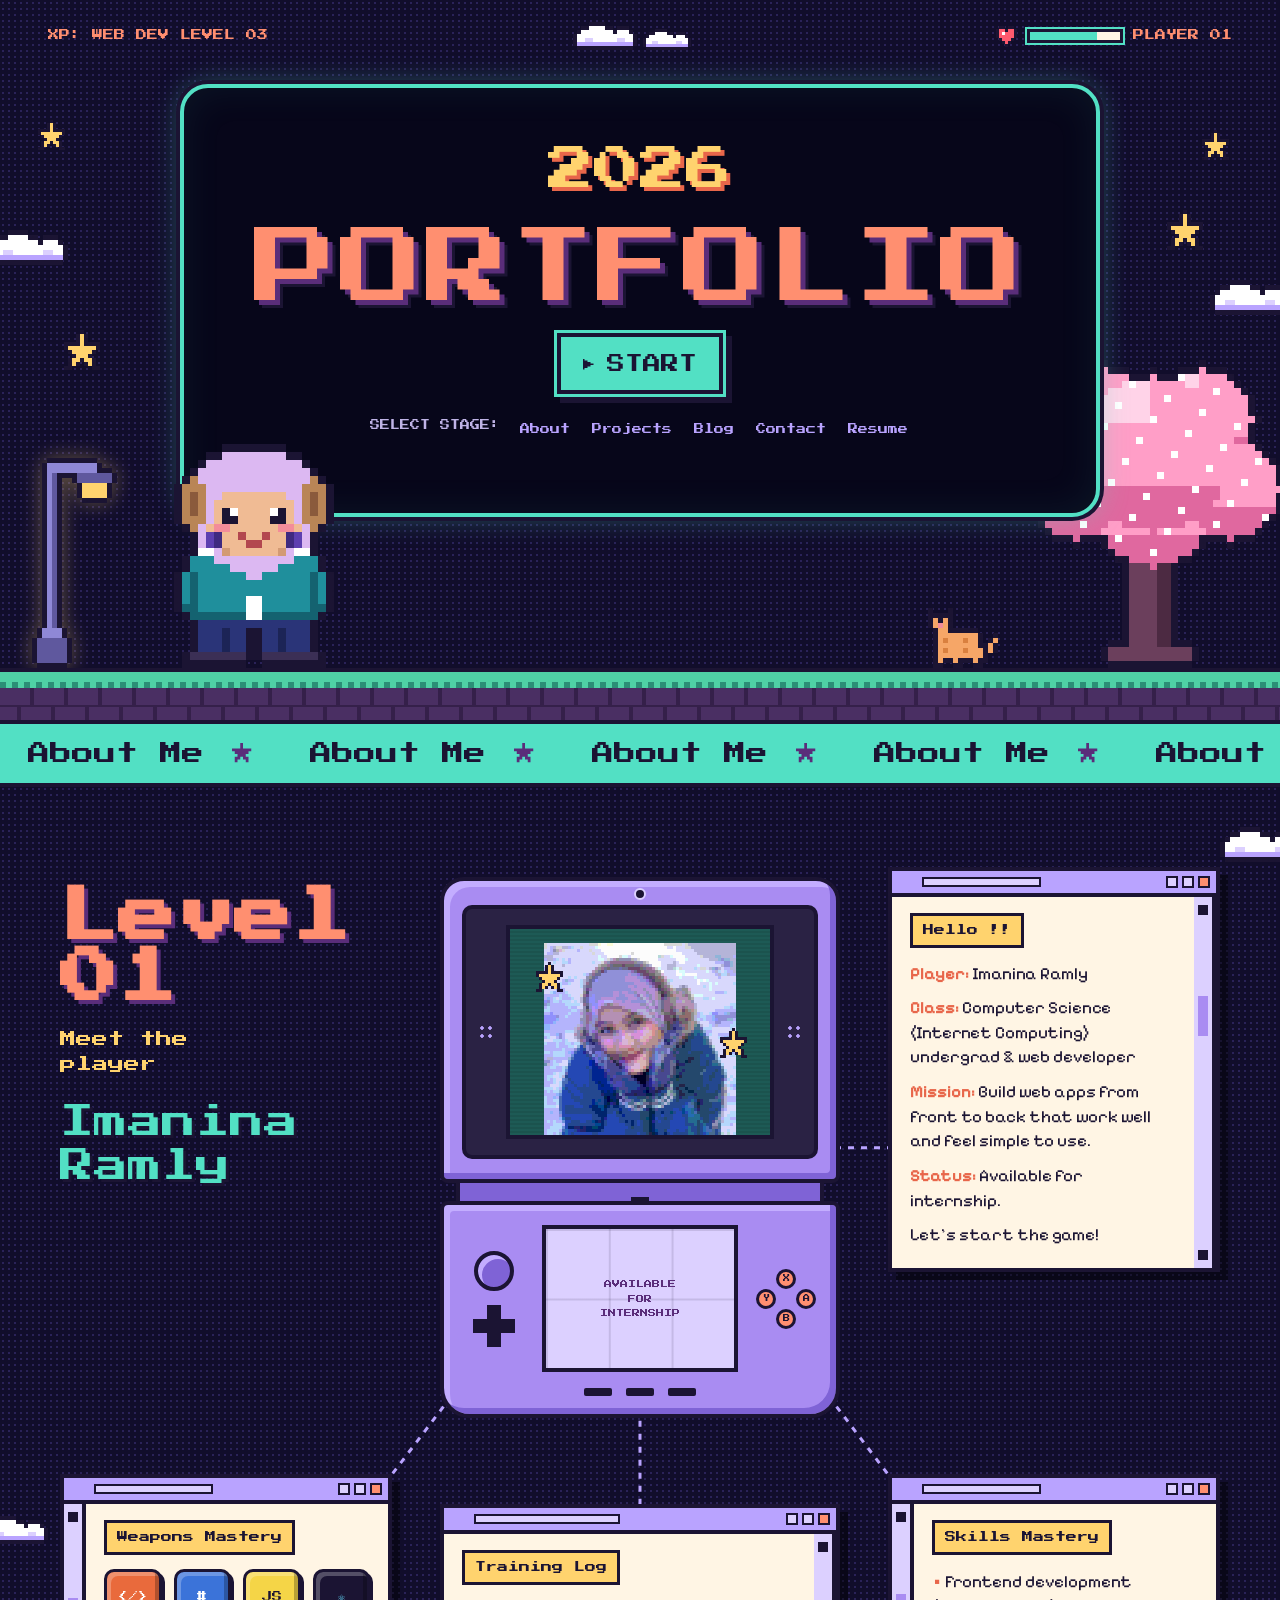
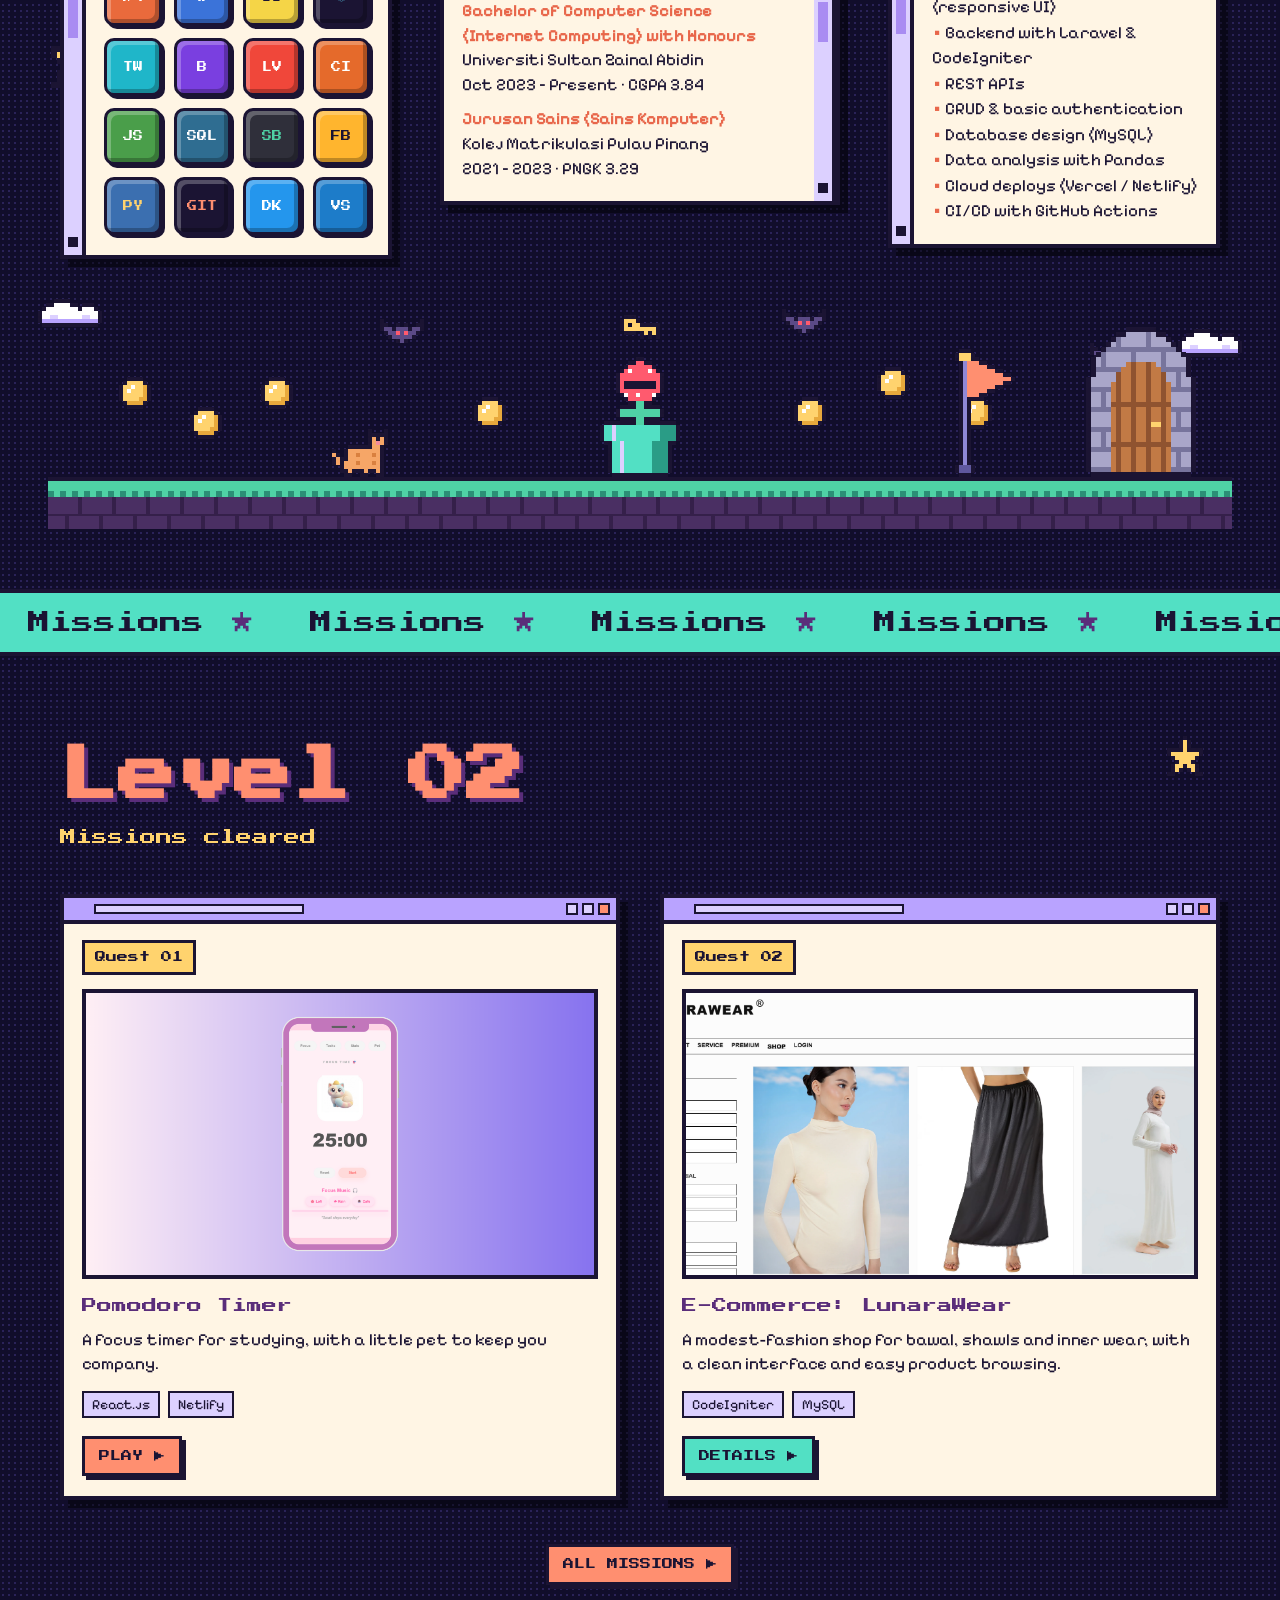
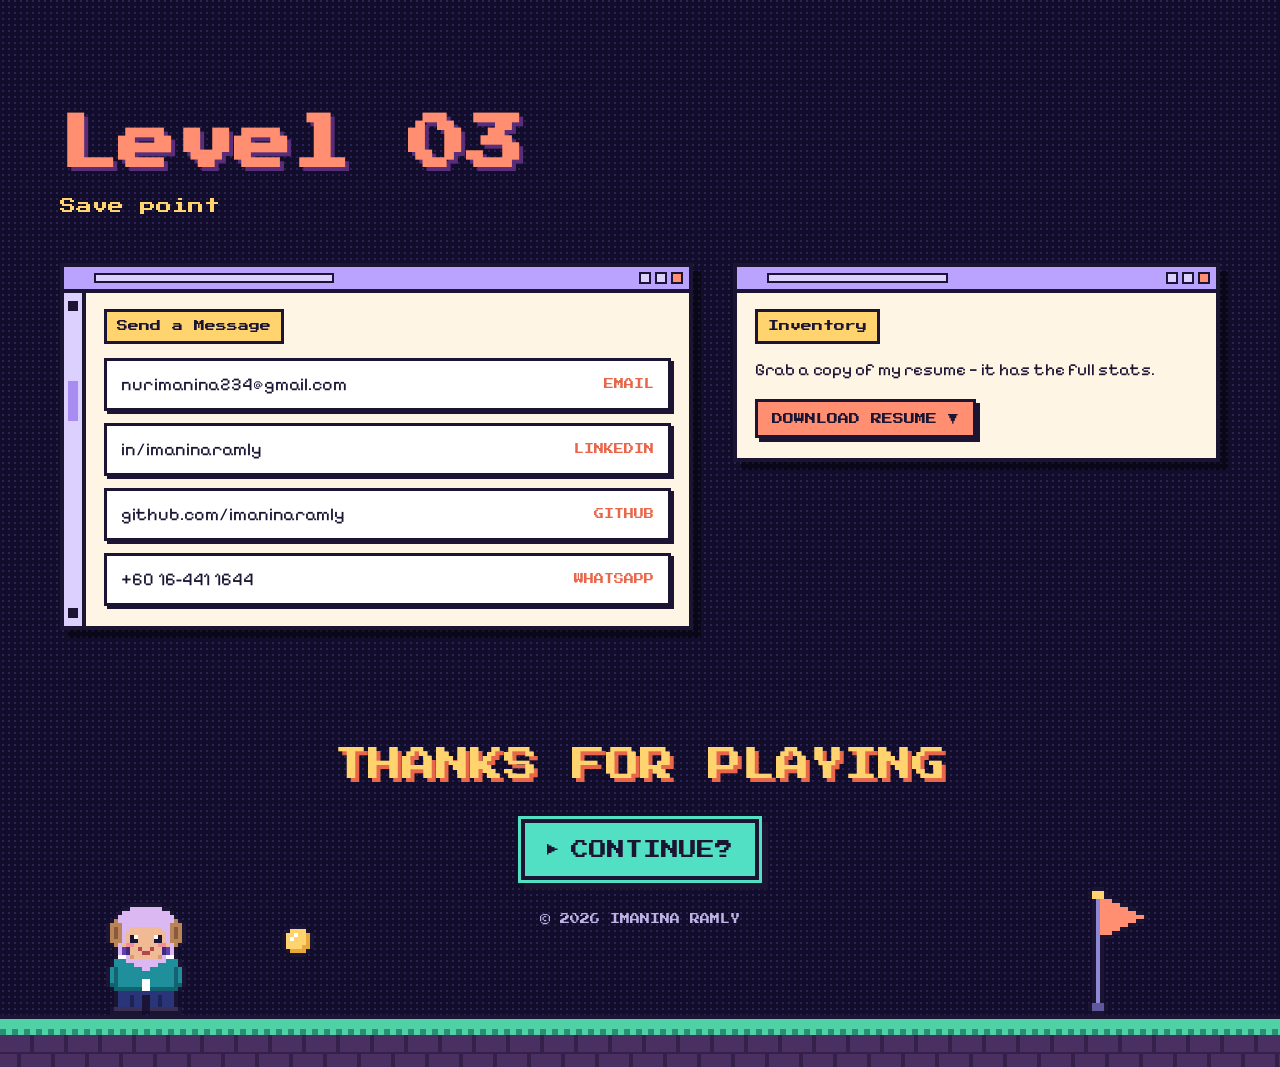
==== commit 276b0c5d: "Rebuild homepage as a retro game-level portfolio Title screen with HUD, pixel-art character, lamp po" ====
--- a/index.html
+++ b/index.html
@@ -1,568 +1,806 @@
 <!DOCTYPE html>
 <html lang="en">
 <head>
-    <meta charset="UTF-8">
-    <meta name="viewport" content="width=device-width, initial-scale=1.0">
-    <title>ImaninaRamly | 2025 Retro Portfolio</title>
-    <link href="https://fonts.googleapis.com/css2?family=Press+Start+2P&family=VT323&display=swap" rel="stylesheet">
-    <style>
-        * {
-            margin: 0;
-            padding: 0;
-            box-sizing: border-box;
-        }
-
-        body {
-            font-family: 'VT323', monospace;
-            background: linear-gradient(135deg, #0a0e27 0%, #1a0033 50%, #0f0a1f 100%);
-            color: #00f7ff;
-            overflow-x: hidden;
-            position: relative;
-            min-height: 100vh;
-        }
-
-        /* Animated starfield background */
-        .starfield {
-            position: fixed;
-            top: 0;
-            left: 0;
-            width: 100%;
-            height: 100%;
-            z-index: 0;
-        }
-
-        .star {
-            position: absolute;
-            width: 2px;
-            height: 2px;
-            background: #ffd700;
-            border-radius: 50%;
-            animation: twinkle 3s infinite;
-        }
-
-        @keyframes twinkle {
-            0%, 100% { opacity: 0.3; }
-            50% { opacity: 1; }
-        }
-
-        /* Pixel clouds */
-        .cloud {
-            position: absolute;
-            font-size: 20px;
-            color: #ff69b4;
-            opacity: 0.6;
-            animation: float 20s infinite ease-in-out;
-        }
-
-        @keyframes float {
-            0%, 100% { transform: translateX(0); }
-            50% { transform: translateX(20px); }
-        }
-
-        .content-wrapper {
-            position: relative;
-            z-index: 1;
-            max-width: 1200px;
-            margin: 0 auto;
-            padding: 40px 20px;
-        }
-
-        /* Main container */
-        .game-screen {
-            border: 8px solid #00f7ff;
-            background: #0a0e27;
-            margin: 20px auto;
-            position: relative;
-            box-shadow:
-                0 0 20px #9d00ff,
-                0 0 40px #ff00ff,
-                inset 0 0 20px rgba(157, 0, 255, 0.2);
-        }
-
-        /* Header */
-        .header {
-            background: linear-gradient(90deg, #9d00ff, #ff00ff);
-            color: #fff;
-            padding: 15px 20px;
-            border-bottom: 4px solid #00f7ff;
-            display: flex;
-            justify-content: space-between;
-            align-items: center;
-            font-family: 'Press Start 2P', monospace;
-            font-size: 14px;
-            flex-wrap: wrap;
-            gap: 10px;
-        }
-
-        .header-left {
-            display: flex;
-            gap: 30px;
-        }
-
-        .level-display {
-            text-shadow: 0 0 10px #00f7ff;
-        }
-
-        .player-status {
-            display: flex;
-            align-items: center;
-            gap: 10px;
-        }
-
-        .hp-bar {
-            width: 60px;
-            height: 8px;
-            background: #330033;
-            border: 2px solid #00f7ff;
-            position: relative;
-            overflow: hidden;
-        }
-
-        .hp-fill {
-            height: 100%;
-            background: linear-gradient(90deg, #00f7ff, #00ff00);
-            width: 100%;
-            box-shadow: 0 0 10px #00f7ff;
-        }
-
-        /* Main content area - two column */
-        .game-content {
-            display: flex;
-            gap: 20px;
-            padding: 20px;
-            flex-wrap: wrap;
-        }
-
-        /* Character portrait - Game Boy style */
-        .character-box {
-            flex: 0 0 300px;
-            border: 6px solid #ff00ff;
-            background: linear-gradient(135deg, #2d2d4f, #1a0033);
-            padding: 15px;
-            text-align: center;
-            box-shadow:
-                0 0 15px #ff00ff,
-                inset 0 0 15px rgba(255, 0, 255, 0.1);
-            display: flex;
-            flex-direction: column;
-            justify-content: center;
-            align-items: center;
-        }
-
-        .character-title {
-            font-family: 'Press Start 2P', monospace;
-            color: #9d00ff;
-            margin-bottom: 10px;
-            font-size: 11px;
-            text-shadow: 0 0 5px #ff00ff;
-        }
-
-        .character-portrait {
-            width: 200px;
-            height: 200px;
-            border: 4px solid #00f7ff;
-            margin: 10px auto;
-            overflow: hidden;
-            background: #1a0a33;
-            box-shadow: 0 0 10px #00f7ff;
-        }
-
-        .character-portrait img {
-            width: 100%;
-            height: 100%;
-            object-fit: cover;
-        }
-
-        .character-status {
-            font-size: 10px;
-            color: #00f7ff;
-            line-height: 1.8;
-            margin-top: 10px;
-            text-align: left;
-        }
-
-        /* Info panels */
-        .info-panels {
-            flex: 1;
-            min-width: 300px;
-            display: flex;
-            flex-direction: column;
-            gap: 15px;
-        }
-
-        .panel {
-            border: 4px solid;
-            padding: 15px;
-            background: #1a0a33;
-            font-size: 11px;
-            box-shadow: 0 0 15px;
-        }
-
-        .panel-header {
-            font-family: 'Press Start 2P', monospace;
-            font-size: 10px;
-            margin-bottom: 10px;
-            padding-bottom: 8px;
-            border-bottom: 2px dashed currentColor;
-        }
-
-        .panel-content {
-            line-height: 1.6;
-        }
-
-        /* Color variants for different panels */
-        .panel-hero {
-            border-color: #00f7ff;
-            box-shadow: 0 0 15px #00f7ff;
-        }
-
-        .panel-hero .panel-header {
-            color: #00f7ff;
-            text-shadow: 0 0 5px #00f7ff;
-        }
-
-        .panel-hero .panel-content {
-            color: #00f7ff;
-        }
-
-        .panel-skills {
-            border-color: #9d00ff;
-            box-shadow: 0 0 15px #9d00ff;
-        }
-
-        .panel-skills .panel-header {
-            color: #9d00ff;
-            text-shadow: 0 0 5px #9d00ff;
-        }
-
-        .panel-skills .panel-content {
-            color: #ff00ff;
-        }
-
-        .panel-projects {
-            border-color: #00ff00;
-            box-shadow: 0 0 15px #00ff00;
-        }
-
-        .panel-projects .panel-header {
-            color: #00ff00;
-            text-shadow: 0 0 5px #00ff00;
-        }
-
-        .panel-projects .panel-content {
-            color: #00ff00;
-        }
-
-        .panel-contact {
-            border-color: #ffd700;
-            box-shadow: 0 0 15px #ffd700;
-        }
-
-        .panel-contact .panel-header {
-            color: #ffd700;
-            text-shadow: 0 0 5px #ffd700;
-        }
-
-        .panel-contact .panel-content {
-            color: #ffd700;
-        }
-
-        /* Skills grid */
-        .skills-grid {
-            display: grid;
-            grid-template-columns: repeat(auto-fit, minmax(100px, 1fr));
-            gap: 8px;
-            margin-top: 10px;
-        }
-
-        .skill-box {
-            border: 2px solid #00f7ff;
-            padding: 8px;
-            text-align: center;
-            font-size: 9px;
-            background: rgba(0, 247, 255, 0.1);
-            box-shadow: 0 0 8px rgba(0, 247, 255, 0.3);
-        }
-
-        /* Buttons */
-        .btn {
-            display: inline-block;
-            border: 3px solid;
-            padding: 8px 16px;
-            margin: 5px 5px 5px 0;
-            font-family: 'Press Start 2P', monospace;
-            font-size: 9px;
-            cursor: pointer;
-            text-decoration: none;
-            transition: all 0.2s;
-            box-shadow: 0 4px 0;
-            text-transform: uppercase;
-        }
-
-        .btn:active {
-            transform: translateY(4px);
-            box-shadow: 0 0 0;
-        }
-
-        .btn-primary {
-            background: #00f7ff;
-            color: #0a0e27;
-            border-color: #00f7ff;
-            box-shadow: 0 4px 0 #00a3cc;
-        }
-
-        .btn-secondary {
-            background: #ff00ff;
-            color: #fff;
-            border-color: #ff00ff;
-            box-shadow: 0 4px 0 #cc00cc;
-        }
-
-        /* Projects grid */
-        .projects-grid {
-            display: grid;
-            grid-template-columns: repeat(auto-fit, minmax(200px, 1fr));
-            gap: 10px;
-            margin-top: 10px;
-        }
-
-        .project-card {
-            border: 3px solid #00ff00;
-            padding: 10px;
-            background: rgba(0, 255, 0, 0.05);
-            font-size: 10px;
-            box-shadow: 0 0 8px rgba(0, 255, 0, 0.3);
-        }
-
-        .project-title {
-            color: #00ff00;
-            font-weight: bold;
-            margin-bottom: 5px;
-        }
-
-        /* Bottom section */
-        .bottom-section {
-            display: grid;
-            grid-template-columns: repeat(auto-fit, minmax(250px, 1fr));
-            gap: 15px;
-            margin-top: 20px;
-        }
-
-        /* Navigation bar at bottom */
-        .footer-nav {
-            background: linear-gradient(90deg, #ff00ff, #9d00ff);
-            color: #fff;
-            padding: 10px 20px;
-            border-top: 4px solid #00f7ff;
-            text-align: center;
-            font-family: 'Press Start 2P', monospace;
-            font-size: 10px;
-            display: flex;
-            justify-content: space-around;
-            gap: 20px;
-            flex-wrap: wrap;
-            text-shadow: 0 0 10px rgba(0, 247, 255, 0.5);
-        }
-
-        .nav-item {
-            color: #fff;
-            text-decoration: none;
-            transition: all 0.2s;
-        }
-
-        .nav-item:hover {
-            color: #ffd700;
-            text-shadow: 0 0 10px #ffd700;
-        }
-
-        /* Responsive */
-        @media (max-width: 768px) {
-            .game-content {
-                flex-direction: column;
-            }
-
-            .character-box {
-                flex: 1;
-                margin: 0 auto;
-            }
-
-            .header {
-                font-size: 10px;
-            }
-
-            .header-left {
-                gap: 15px;
-            }
-
-            .panel {
-                font-size: 10px;
-            }
-
-            .footer-nav {
-                font-size: 9px;
-                gap: 10px;
-            }
-        }
-
-        /* Retro corner decoration */
-        .corner-deco {
-            position: absolute;
-            font-size: 30px;
-            opacity: 0.3;
-            animation: pulse 2s infinite;
-        }
-
-        @keyframes pulse {
-            0%, 100% { opacity: 0.2; }
-            50% { opacity: 0.5; }
-        }
-
-        .corner-tl { top: 20px; left: 20px; color: #00f7ff; }
-        .corner-tr { top: 20px; right: 20px; color: #ff00ff; }
-        .corner-bl { bottom: 20px; left: 20px; color: #9d00ff; }
-        .corner-br { bottom: 20px; right: 20px; color: #00ff00; }
-    </style>
+<meta charset="utf-8"/>
+<meta name="viewport" content="width=device-width, initial-scale=1.0"/>
+<title>Imanina Ramly | 2026 Portfolio</title>
+<meta name="description" content="Imanina Ramly — Computer Science (Internet Computing) undergraduate and web developer. Press START."/>
+<link rel="preconnect" href="https://fonts.googleapis.com"/>
+<link rel="preconnect" href="https://fonts.gstatic.com" crossorigin/>
+<link href="https://fonts.googleapis.com/css2?family=Press+Start+2P&family=Pixelify+Sans:wght@400;600;700&display=swap" rel="stylesheet"/>
+<style>
+:root{
+  --bg:#110d2b;
+  --bg-dot:#2a2258;
+  --ink:#1b1433;
+  --text:#f3ecff;
+  --muted:#bfb3e6;
+  --cream:#fff5e4;
+  --lilac:#b9a3ff;
+  --lilac-2:#dcd0ff;
+  --shell:#a98cf2;
+  --shell-dark:#7f63d6;
+  --coral:#ff8f70;
+  --coral-2:#e8664a;
+  --butter:#ffd36e;
+  --aqua:#52e0c4;
+  --aqua-2:#2a9c86;
+  --plum:#5a2d7a;
+  --grass:#4fd1a5;
+  --grass-dark:#2b8f76;
+  --brick:#4a2f63;
+  --brick-dark:#35204a;
+  --pixel:"Press Start 2P", ui-monospace, monospace;
+  --body:"Pixelify Sans", ui-monospace, monospace;
+}
+*{box-sizing:border-box;margin:0;padding:0}
+html{scroll-behavior:smooth}
+body{
+  background-color:var(--bg);
+  background-image:radial-gradient(var(--bg-dot) 1px, transparent 1.5px);
+  background-size:6px 6px;
+  color:var(--text);
+  font-family:var(--body);
+  font-size:18px;
+  line-height:1.5;
+  overflow-x:hidden;
+}
+a{color:inherit}
+img{display:block;max-width:100%}
+
+/* ---------- sprites ---------- */
+.spr{
+  display:block;
+  image-rendering:pixelated;
+  width:calc(var(--w,0) * var(--px,4px));
+  height:calc(var(--h,0) * var(--px,4px));
+}
+.abs{position:absolute}
+@keyframes bob{0%,100%{transform:translateY(0)}50%{transform:translateY(-8px)}}
+@keyframes drift{0%,100%{transform:translateX(0)}50%{transform:translateX(24px)}}
+@keyframes twinkle{0%,100%{opacity:1;transform:scale(1)}50%{opacity:.45;transform:scale(.8)}}
+@keyframes flap{0%,100%{transform:translateY(0) scaleX(1)}50%{transform:translateY(-6px) scaleX(.8)}}
+@keyframes blink{0%,49%{opacity:1}50%,100%{opacity:0}}
+@keyframes marquee{to{transform:translateX(-50%)}}
+@keyframes idle{0%,100%{transform:translateY(0)}50%{transform:translateY(-3px)}}
+.bob{animation:bob 2.4s steps(4) infinite}
+.drift{animation:drift 9s ease-in-out infinite}
+.twinkle{animation:twinkle 2s steps(3) infinite}
+.flap{animation:flap .6s steps(2) infinite}
+.idle{animation:idle 1.6s steps(2) infinite}
+
+/* ---------- ground + ribbon ---------- */
+.ground{
+  position:absolute;left:0;right:0;bottom:0;height:52px;
+  border-top:4px solid var(--ink);
+  background:
+    repeating-linear-gradient(90deg,var(--grass-dark) 0 6px,transparent 6px 12px) 0 10px/100% 6px no-repeat,
+    linear-gradient(var(--grass) 0 16px,transparent 16px),
+    repeating-linear-gradient(90deg,transparent 0 30px,var(--brick-dark) 30px 34px) 0 16px/100% 18px no-repeat,
+    repeating-linear-gradient(90deg,var(--brick-dark) 0 4px,transparent 4px 34px) 17px 34px/100% 18px no-repeat,
+    linear-gradient(transparent 33px,var(--brick-dark) 33px 35px,transparent 35px),
+    var(--brick);
+}
+.ribbon{
+  position:relative;z-index:2;
+  background:var(--aqua);
+  color:var(--ink);
+  border-top:4px solid var(--ink);
+  border-bottom:4px solid var(--ink);
+  overflow:hidden;white-space:nowrap;
+  font-family:var(--pixel);font-size:clamp(14px,2.2vw,22px);
+  padding:14px 0 12px;
+}
+.ribbon-track{display:inline-flex;animation:marquee 26s linear infinite}
+.ribbon-track span{padding:0 28px;display:inline-flex;align-items:center;gap:28px}
+.ribbon-track b{color:var(--plum);font-weight:400}
+
+/* ---------- hero ---------- */
+.hero{position:relative;min-height:720px;padding:22px 0 0;overflow:hidden}
+.hud{
+  position:relative;z-index:3;
+  display:flex;align-items:center;justify-content:space-between;gap:16px;
+  padding:0 clamp(16px,4vw,48px);
+  font-family:var(--pixel);font-size:11px;
+}
+.hud-xp{color:var(--coral)}
+.hud-clouds{display:flex;align-items:flex-end;gap:6px}
+.hud-player{display:flex;align-items:center;gap:10px;color:var(--coral)}
+.hp{width:96px;height:14px;border:3px solid var(--ink);background:var(--cream);box-shadow:0 0 0 2px var(--aqua)}
+.hp span{display:block;height:100%;width:74%;background:var(--aqua)}
+
+.screen-frame{
+  position:relative;z-index:1;
+  width:min(920px,calc(100% - 32px));
+  margin:34px auto 0;
+  min-height:390px;
+  display:flex;flex-direction:column;align-items:center;justify-content:center;gap:18px;
+  padding:48px 24px 72px;
+  background:#07061a;
+  border:4px solid var(--aqua);
+  border-radius:28px;
+  box-shadow:0 0 0 4px var(--ink),0 0 28px rgba(82,224,196,.35),inset 0 0 40px rgba(82,224,196,.08);
+  text-align:center;
+}
+.year{
+  font-family:var(--pixel);font-size:clamp(22px,4.4vw,46px);
+  color:var(--butter);text-shadow:4px 4px 0 var(--coral-2);
+}
+.title{
+  font-family:var(--pixel);font-weight:400;
+  font-size:clamp(30px,8vw,84px);line-height:1.1;
+  color:var(--coral);
+  text-shadow:5px 5px 0 var(--plum),8px 8px 0 var(--ink);
+  letter-spacing:.02em;
+}
+.start{
+  display:inline-flex;align-items:center;gap:12px;
+  font-family:var(--pixel);font-size:18px;text-decoration:none;
+  color:var(--ink);background:var(--aqua);
+  padding:14px 22px 12px;
+  border:4px solid var(--ink);
+  box-shadow:0 0 0 3px var(--aqua),6px 6px 0 3px var(--ink);
+  transition:transform .08s steps(1),box-shadow .08s steps(1);
+}
+.start::before{content:"▶";font-size:12px;animation:blink 1s steps(1) infinite}
+.start:hover,.start:focus-visible{background:var(--butter);box-shadow:0 0 0 3px var(--butter),6px 6px 0 3px var(--ink);outline:none}
+.start:active{transform:translate(4px,4px);box-shadow:0 0 0 3px var(--aqua),2px 2px 0 3px var(--ink)}
+.stage-select{
+  font-family:var(--pixel);font-size:10px;color:var(--muted);
+  display:flex;flex-wrap:wrap;justify-content:center;gap:10px 18px;margin-top:6px;
+}
+.stage-select a{color:var(--lilac);text-decoration:none;padding:4px 2px}
+.stage-select a:hover,.stage-select a:focus-visible{color:var(--butter);outline:none}
+.stage-select a:hover::before,.stage-select a:focus-visible::before{content:"▶ "}
+
+.hero .lamp{left:clamp(4px,2.5vw,40px);bottom:52px;--px:5px;filter:drop-shadow(0 0 10px rgba(255,211,110,.35))}
+.hero .player{left:clamp(80px,13vw,210px);bottom:52px;z-index:2;--px:8px}
+.hero .tree{right:-10px;bottom:52px;--px:7px}
+.hero .cat{right:clamp(150px,22vw,320px);bottom:52px;--px:5px;z-index:2}
+.hero .c1{left:-12px;top:230px;--px:5px}
+.hero .c2{right:-10px;top:280px;--px:5px;animation-delay:-4s}
+
+/* ---------- level headings ---------- */
+.lvl-head{font-family:var(--pixel)}
+.lvl-head .lvl{font-size:clamp(34px,5.2vw,58px);line-height:1.05;color:var(--coral);text-shadow:4px 4px 0 var(--plum)}
+.lvl-head .sub{font-size:clamp(13px,1.5vw,16px);color:var(--butter);margin-top:18px;line-height:1.6}
+.lvl-head .name{font-size:clamp(22px,3vw,34px);color:var(--aqua);margin-top:22px;line-height:1.3;text-shadow:3px 3px 0 var(--ink)}
+
+/* ---------- retro windows ---------- */
+.win{
+  position:relative;z-index:1;
+  background:var(--cream);color:var(--ink);
+  border:4px solid var(--ink);
+  box-shadow:8px 8px 0 rgba(0,0,0,.45);
+}
+.win-bar{
+  height:26px;background:var(--lilac);border-bottom:4px solid var(--ink);
+  display:flex;align-items:center;justify-content:space-between;padding:0 6px 0 30px;
+}
+.win-bar::before{content:"";width:40%;height:6px;background:var(--lilac-2);border:2px solid var(--ink)}
+.win-dots{display:flex;gap:4px}
+.win-dots i{width:12px;height:12px;border:2px solid var(--ink);background:var(--lilac-2)}
+.win-dots i:last-child{background:var(--coral)}
+.win-body{display:flex;min-height:100%}
+.win-side{
+  flex:0 0 22px;border-right:4px solid var(--ink);
+  background:
+    linear-gradient(var(--ink),var(--ink)) 50% 8px/10px 10px no-repeat,
+    linear-gradient(var(--ink),var(--ink)) 50% calc(100% - 8px)/10px 10px no-repeat,
+    linear-gradient(var(--shell),var(--shell)) 50% 30%/10px 40px no-repeat,
+    var(--lilac-2);
+}
+.win-main{padding:16px 18px 20px;flex:1;min-width:0}
+.chip{
+  display:inline-block;font-family:var(--pixel);font-weight:400;font-size:11px;
+  background:var(--butter);color:var(--ink);
+  border:3px solid var(--ink);padding:7px 10px 5px;margin-bottom:14px;
+}
+.win p{font-size:17px;line-height:1.45;margin-bottom:10px}
+.win p:last-child{margin-bottom:0}
+.win .k{color:var(--coral-2);font-weight:700}
+.win ul{list-style:none;font-size:17px;line-height:1.5}
+.win li::before{content:"▪ ";color:var(--coral-2)}
+
+/* ---------- Level 01 stage ---------- */
+.level{position:relative;padding:90px clamp(16px,4vw,48px) 60px;overflow:hidden}
+.stage{
+  position:relative;max-width:1160px;margin:0 auto;
+  display:grid;gap:56px 48px;
+  grid-template-columns:1fr minmax(340px,400px) 1fr;
+  grid-template-areas:
+    "head console hello"
+    "weapons training skills";
+  align-items:start;
+}
+.stage .lvl-head{grid-area:head;padding-top:10px}
+.stage .console{grid-area:console}
+.stage .hello{grid-area:hello;margin-top:-10px}
+.stage .weapons{grid-area:weapons}
+.stage .training{grid-area:training;margin-top:30px}
+.stage .skills{grid-area:skills}
+.wires{position:absolute;inset:0;width:100%;height:100%;pointer-events:none;z-index:0;overflow:visible}
+.wires line{stroke:var(--lilac);stroke-width:3;stroke-dasharray:6 7}
+
+/* handheld console */
+.console{position:relative;z-index:1;width:100%;max-width:400px;justify-self:center}
+.c-top{
+  position:relative;background:var(--shell);border:4px solid var(--ink);
+  border-radius:24px 24px 8px 8px;padding:24px 18px 20px;
+  box-shadow:inset -6px -6px 0 var(--shell-dark),inset 6px 6px 0 #c3adff;
+}
+.cam{position:absolute;top:7px;left:50%;width:12px;height:12px;margin-left:-6px;border-radius:50%;background:var(--ink);border:2px solid var(--lilac-2)}
+.bezel{
+  position:relative;background:#2a2244;border:4px solid var(--ink);border-radius:10px;
+  padding:16px 40px;display:flex;justify-content:center;
+}
+.spk{position:absolute;top:50%;width:16px;height:16px;margin-top:-8px;
+  background:radial-gradient(circle,var(--lilac) 1.5px,transparent 2px) 0 0/8px 8px}
+.spk.l{left:12px}.spk.r{right:12px}
+.screen{
+  position:relative;width:100%;aspect-ratio:5/4;
+  background:#1d5a55;border:4px solid var(--ink);
+  display:flex;align-items:flex-end;justify-content:center;overflow:hidden;
+  background-image:linear-gradient(transparent 50%,rgba(0,0,0,.08) 50%);background-size:100% 4px;
+}
+.photo{width:74%;height:auto;aspect-ratio:1;image-rendering:pixelated;display:block}
+.screen .s1{left:10%;top:16%;--px:3px}
+.screen .s2{right:9%;top:48%;--px:3px;animation-delay:-1s}
+.hinge{height:18px;margin:0 16px;background:var(--shell-dark);border-left:4px solid var(--ink);border-right:4px solid var(--ink);position:relative}
+.hinge::after{content:"";position:absolute;left:50%;bottom:-4px;width:18px;height:8px;margin-left:-9px;background:var(--ink)}
+.c-bot{
+  background:var(--shell);border:4px solid var(--ink);border-radius:8px 8px 30px 30px;
+  padding:20px 18px 18px;display:grid;grid-template-columns:64px 1fr 64px;gap:16px;align-items:center;
+  box-shadow:inset -6px -6px 0 var(--shell-dark),inset 6px 6px 0 #c3adff;
+}
+.c-left{display:flex;flex-direction:column;align-items:center;gap:14px}
+.stick{width:40px;height:40px;border-radius:50%;background:var(--shell-dark);border:4px solid var(--ink);box-shadow:inset 4px 4px 0 #c3adff}
+.dpad{position:relative;width:42px;height:42px}
+.dpad::before,.dpad::after{content:"";position:absolute;background:var(--ink)}
+.dpad::before{left:14px;top:0;width:14px;height:42px}
+.dpad::after{top:14px;left:0;width:42px;height:14px}
+.touch{
+  aspect-ratio:4/3;background:var(--lilac-2);border:4px solid var(--ink);
+  background-image:linear-gradient(90deg,rgba(27,20,51,.12) 2px,transparent 2px),linear-gradient(rgba(27,20,51,.12) 2px,transparent 2px);
+  background-size:33.4% 50%;
+  display:flex;align-items:center;justify-content:center;text-align:center;
+  font-family:var(--pixel);font-size:8px;line-height:1.8;color:var(--plum);padding:6px;
+}
+.touch span{animation:blink 1.4s steps(1) infinite}
+.abxy{display:grid;grid-template:repeat(3,20px)/repeat(3,20px);justify-content:center}
+.abxy i{width:20px;height:20px;border-radius:50%;background:var(--coral);border:3px solid var(--ink);
+  font:400 7px/14px var(--pixel);text-align:center;font-style:normal;color:var(--ink)}
+.abxy i:nth-child(1){grid-area:1/2}.abxy i:nth-child(2){grid-area:2/1}
+.abxy i:nth-child(3){grid-area:2/3}.abxy i:nth-child(4){grid-area:3/2}
+.c-foot{grid-column:1/-1;display:flex;justify-content:center;gap:14px}
+.c-foot i{width:28px;height:8px;background:var(--ink);border-radius:2px}
+
+/* weapons */
+.tiles{display:grid;grid-template-columns:repeat(auto-fill,minmax(56px,1fr));gap:12px}
+.tile{
+  aspect-ratio:1;border:3px solid var(--ink);border-radius:10px;
+  display:flex;align-items:center;justify-content:center;
+  font-family:var(--pixel);font-size:10px;color:var(--t,#fff);background:var(--b,#333);
+  box-shadow:inset -4px -4px 0 rgba(0,0,0,.25),inset 4px 4px 0 rgba(255,255,255,.25),3px 3px 0 var(--ink);
+  position:relative;cursor:default;
+}
+.tile::after{
+  content:attr(data-name);position:absolute;left:50%;bottom:calc(100% + 8px);transform:translateX(-50%);
+  background:var(--ink);color:var(--cream);font:400 14px var(--body);padding:3px 8px;white-space:nowrap;
+  opacity:0;pointer-events:none;transition:opacity .1s;z-index:5;
+}
+.tile:hover::after,.tile:focus-visible::after{opacity:1}
+
+/* ---------- platformer scene ---------- */
+.scene{position:relative;height:230px;margin-top:40px}
+.scene .spr{position:absolute}
+.coin{--px:4px}
+.scene .pipe{left:calc(50% - 40px);bottom:52px;--px:4px}
+.scene .key{left:calc(50% - 20px);bottom:190px;--px:4px}
+.scene .flag{right:18%;bottom:52px;--px:4px}
+.scene .door{right:3%;bottom:52px;--px:5px}
+.scene .cat2{left:24%;bottom:52px;--px:4px;transform:scaleX(-1)}
+.scene .bat{--px:4px}
+.scene .cl{--px:4px}
+
+/* ---------- missions ---------- */
+.missions,.save{position:relative;padding:90px clamp(16px,4vw,48px) 40px}
+.wrap{max-width:1160px;margin:0 auto}
+.missions .lvl-head,.save .lvl-head{margin-bottom:44px}
+.mission-grid{display:grid;grid-template-columns:repeat(auto-fit,minmax(300px,1fr));gap:40px}
+.mission .cover{border:4px solid var(--ink);aspect-ratio:16/9;overflow:hidden;background:var(--lilac-2);margin-bottom:16px}
+.mission .cover img{width:100%;height:100%;object-fit:cover;transition:transform .5s}
+.mission:hover .cover img{transform:scale(1.04)}
+.mission h3{font-family:var(--pixel);font-weight:400;font-size:15px;line-height:1.5;margin-bottom:10px;color:var(--plum)}
+.tags{display:flex;flex-wrap:wrap;gap:8px;margin:14px 0 18px}
+.tags span{font-size:14px;border:2px solid var(--ink);background:var(--lilac-2);padding:1px 8px}
+.btn{
+  display:inline-flex;align-items:center;gap:8px;text-decoration:none;
+  font-family:var(--pixel);font-size:11px;color:var(--ink);background:var(--coral);
+  border:3px solid var(--ink);padding:10px 14px 8px;box-shadow:4px 4px 0 var(--ink);
+}
+.btn:hover,.btn:focus-visible{background:var(--butter);outline:none}
+.btn:active{transform:translate(3px,3px);box-shadow:1px 1px 0 var(--ink)}
+.btn.alt{background:var(--aqua)}
+.more{margin-top:44px;text-align:center}
+
+/* ---------- save point ---------- */
+.save-grid{display:grid;grid-template-columns:minmax(0,1.3fr) minmax(0,1fr);gap:40px;align-items:start}
+.links{display:grid;gap:12px}
+.links a{
+  display:flex;align-items:center;justify-content:space-between;gap:12px;text-decoration:none;
+  border:3px solid var(--ink);background:#fff;padding:10px 14px;font-size:18px;overflow-wrap:anywhere;
+  box-shadow:3px 3px 0 var(--ink);
+}
+.links a:hover,.links a:focus-visible{background:var(--butter);outline:none}
+.links a b{font-family:var(--pixel);font-weight:400;font-size:10px;color:var(--coral-2)}
+.gameover{
+  position:relative;text-align:center;padding:70px 16px 140px;overflow:hidden;
+  font-family:var(--pixel);
+}
+.gameover h2{font-weight:400;font-size:clamp(20px,3.4vw,34px);color:var(--butter);text-shadow:4px 4px 0 var(--coral-2);margin-bottom:28px}
+.gameover small{display:block;margin-top:32px;font-size:10px;color:var(--muted)}
+
+/* ---------- responsive ---------- */
+@media (max-width:1020px){
+  .stage{grid-template-columns:1fr 1fr;grid-template-areas:"head head" "console hello" "weapons skills" "training training"}
+  .stage .training{margin-top:0}
+  .save-grid{grid-template-columns:minmax(0,1fr)}
+}
+@media (max-width:720px){
+  body{font-size:17px}
+  .hero{min-height:640px}
+  .hud{font-size:8px;flex-wrap:wrap}
+  .hud-clouds{display:none}
+  .hp{width:60px}
+  .screen-frame{min-height:320px;padding:36px 16px 120px}
+  .hero .lamp,.hero .c1,.hero .c2{display:none}
+  .hero .player{--px:6px;left:14px}
+  .hero .tree{--px:4px}
+  .hero .cat{--px:4px;right:110px}
+  .stage{grid-template-columns:1fr;grid-template-areas:"head" "console" "hello" "weapons" "training" "skills";gap:36px}
+  .stage .hello{margin-top:0}
+  .scene .cat2,.scene .bat.b3{display:none}
+  .mission-grid{grid-template-columns:1fr}
+}
+@media (prefers-reduced-motion:reduce){
+  *,*::before,*::after{animation:none!important;transition:none!important}
+  html{scroll-behavior:auto}
+}
+</style>
 </head>
 <body>
-    <div class="starfield" id="starfield"></div>
-
-    <div class="content-wrapper">
-        <div class="game-screen">
-            <!-- Header -->
-            <div class="header">
-                <div class="header-left">
-                    <div class="level-display">◆ UI/UX LEVEL 03</div>
-                    <div class="player-status">
-                        <span>◆</span>
-                        <div class="hp-bar"><div class="hp-fill"></div></div>
-                        <span>PLAYER 01</span>
-                    </div>
-                </div>
+
+<!-- ================= TITLE SCREEN ================= -->
+<header class="hero" id="top">
+  <div class="hud">
+    <p class="hud-xp">XP: WEB DEV LEVEL 03</p>
+    <div class="hud-clouds" aria-hidden="true">
+      <canvas class="spr drift" data-s="cloud" style="--px:4px"></canvas>
+      <canvas class="spr drift" data-s="cloud" style="--px:3px;animation-delay:-3s"></canvas>
+    </div>
+    <div class="hud-player">
+      <canvas class="spr" data-s="heart" style="--px:3px" aria-hidden="true"></canvas>
+      <div class="hp" role="img" aria-label="HP 74%"><span></span></div>
+      <span>PLAYER 01</span>
+    </div>
+  </div>
+
+  <div class="screen-frame">
+    <p class="year">2026</p>
+    <h1 class="title">PORTFOLIO</h1>
+    <a class="start" href="#level-01">START</a>
+    <nav class="stage-select" aria-label="Pages">
+      <span>SELECT STAGE:</span>
+      <a href="about.html">About</a>
+      <a href="projects.html">Projects</a>
+      <a href="blog.html">Blog</a>
+      <a href="contact.html">Contact</a>
+      <a href="assets/NUR IMANINA RESUME.pdf" download="NUR_IMANINA_RESUME.pdf">Resume</a>
+    </nav>
+  </div>
+
+  <canvas class="spr abs lamp" data-s="lamp" aria-hidden="true"></canvas>
+  <canvas class="spr abs player idle" data-s="player" role="img" aria-label="Pixel-art Imanina in a lilac hijab and teal puffer jacket"></canvas>
+  <canvas class="spr abs cat" data-s="cat" aria-hidden="true"></canvas>
+  <canvas class="spr abs tree" data-s="tree" aria-hidden="true"></canvas>
+  <canvas class="spr abs drift c1" data-s="cloud" aria-hidden="true"></canvas>
+  <canvas class="spr abs drift c2" data-s="cloud" aria-hidden="true"></canvas>
+  <canvas class="spr abs twinkle" data-s="star" style="--px:3px;left:3%;top:120px" aria-hidden="true"></canvas>
+  <canvas class="spr abs twinkle" data-s="star" style="--px:4px;left:5%;top:330px;animation-delay:-.7s" aria-hidden="true"></canvas>
+  <canvas class="spr abs twinkle" data-s="star" style="--px:3px;right:4%;top:130px;animation-delay:-1.2s" aria-hidden="true"></canvas>
+  <canvas class="spr abs twinkle" data-s="star" style="--px:4px;right:6%;top:210px;animation-delay:-.4s" aria-hidden="true"></canvas>
+  <div class="ground" aria-hidden="true"></div>
+</header>
+
+<div class="ribbon" data-text="About Me" aria-hidden="true"></div>
+
+<!-- ================= LEVEL 01 ================= -->
+<main>
+<section class="level" id="level-01" aria-labelledby="l1">
+  <canvas class="spr abs drift" data-s="cloud" style="--px:5px;right:-20px;top:40px" aria-hidden="true"></canvas>
+  <canvas class="spr abs drift" data-s="cloud" style="--px:4px;left:-16px;top:52%;animation-delay:-5s" aria-hidden="true"></canvas>
+  <canvas class="spr abs twinkle" data-s="star" style="--px:6px;left:4%;top:60%" aria-hidden="true"></canvas>
+  <canvas class="spr abs twinkle" data-s="star" style="--px:3px;right:10%;top:56%;animation-delay:-1s" aria-hidden="true"></canvas>
+
+  <div class="stage">
+    <svg class="wires" aria-hidden="true"></svg>
+
+    <div class="lvl-head">
+      <h2 class="lvl" id="l1">Level<br/>01</h2>
+      <p class="sub">Meet the<br/>player</p>
+      <p class="name">Imanina<br/>Ramly</p>
+    </div>
+
+    <div class="console">
+      <div class="c-top">
+        <span class="cam"></span>
+        <div class="bezel">
+          <span class="spk l"></span>
+          <div class="screen">
+            <canvas class="photo" id="photo" role="img" aria-label="Pixelated photo of Imanina"></canvas>
+            <canvas class="spr abs twinkle s1" data-s="star" aria-hidden="true"></canvas>
+            <canvas class="spr abs twinkle s2" data-s="star" aria-hidden="true"></canvas>
+          </div>
+          <span class="spk r"></span>
+        </div>
+      </div>
+      <div class="hinge"></div>
+      <div class="c-bot" aria-hidden="true">
+        <div class="c-left"><span class="stick"></span><span class="dpad"></span></div>
+        <div class="touch"><span>AVAILABLE<br/>FOR<br/>INTERNSHIP</span></div>
+        <div class="abxy"><i>X</i><i>Y</i><i>A</i><i>B</i></div>
+        <div class="c-foot"><i></i><i></i><i></i></div>
+      </div>
+    </div>
+
+    <article class="win hello" data-wire>
+      <div class="win-bar"><span class="win-dots"><i></i><i></i><i></i></span></div>
+      <div class="win-body">
+        <div class="win-main">
+          <h3 class="chip">Hello !!</h3>
+          <p><span class="k">Player:</span> Imanina Ramly</p>
+          <p><span class="k">Class:</span> Computer Science (Internet Computing) undergrad &amp; web developer</p>
+          <p><span class="k">Mission:</span> Build web apps from front to back that work well and feel simple to use.</p>
+          <p><span class="k">Status:</span> Available for internship.</p>
+          <p>Let's start the game!</p>
+        </div>
+        <aside class="win-side" aria-hidden="true"></aside>
+      </div>
+    </article>
+
+    <article class="win weapons" data-wire>
+      <div class="win-bar"><span class="win-dots"><i></i><i></i><i></i></span></div>
+      <div class="win-body">
+        <aside class="win-side" aria-hidden="true"></aside>
+        <div class="win-main">
+          <h3 class="chip">Weapons Mastery</h3>
+          <div class="tiles">
+            <span class="tile" tabindex="0" data-name="HTML" style="--b:#e96a3c">&lt;/&gt;</span>
+            <span class="tile" tabindex="0" data-name="CSS" style="--b:#3b73d9">#</span>
+            <span class="tile" tabindex="0" data-name="JavaScript" style="--b:#f5d547;--t:#1b1433">JS</span>
+            <span class="tile" tabindex="0" data-name="React" style="--b:#1b1433;--t:#61dafb">⚛</span>
+            <span class="tile" tabindex="0" data-name="Tailwind CSS" style="--b:#1fb6c9">TW</span>
+            <span class="tile" tabindex="0" data-name="Bootstrap" style="--b:#7a3fe0">B</span>
+            <span class="tile" tabindex="0" data-name="Laravel" style="--b:#f0473a">LV</span>
+            <span class="tile" tabindex="0" data-name="CodeIgniter" style="--b:#e56a2b">CI</span>
+            <span class="tile" tabindex="0" data-name="Node.js" style="--b:#4a9e4a">JS</span>
+            <span class="tile" tabindex="0" data-name="MySQL" style="--b:#2f6d91">SQL</span>
+            <span class="tile" tabindex="0" data-name="Supabase" style="--b:#2f2f3a;--t:#4fd1a5">SB</span>
+            <span class="tile" tabindex="0" data-name="Firebase" style="--b:#ffb52e;--t:#1b1433">FB</span>
+            <span class="tile" tabindex="0" data-name="Python (Pandas)" style="--b:#3b6fb0;--t:#ffd36e">PY</span>
+            <span class="tile" tabindex="0" data-name="Git &amp; GitHub" style="--b:#1b1433;--t:#ff8f70">GIT</span>
+            <span class="tile" tabindex="0" data-name="Docker" style="--b:#2496ed">DK</span>
+            <span class="tile" tabindex="0" data-name="VS Code" style="--b:#1d7cc9">VS</span>
+          </div>
+        </div>
+      </div>
+    </article>
+
+    <article class="win training" data-wire>
+      <div class="win-bar"><span class="win-dots"><i></i><i></i><i></i></span></div>
+      <div class="win-body">
+        <div class="win-main">
+          <h3 class="chip">Training Log</h3>
+          <p><span class="k">Bachelor of Computer Science (Internet Computing) with Honours</span><br/>Universiti Sultan Zainal Abidin<br/>Oct 2023 – Present · CGPA 3.84</p>
+          <p><span class="k">Jurusan Sains (Sains Komputer)</span><br/>Kolej Matrikulasi Pulau Pinang<br/>2021 – 2023 · PNGK 3.29</p>
+        </div>
+        <aside class="win-side" aria-hidden="true"></aside>
+      </div>
+    </article>
+
+    <article class="win skills" data-wire>
+      <div class="win-bar"><span class="win-dots"><i></i><i></i><i></i></span></div>
+      <div class="win-body">
+        <aside class="win-side" aria-hidden="true"></aside>
+        <div class="win-main">
+          <h3 class="chip">Skills Mastery</h3>
+          <ul>
+            <li>Frontend development (responsive UI)</li>
+            <li>Backend with Laravel &amp; CodeIgniter</li>
+            <li>REST APIs</li>
+            <li>CRUD &amp; basic authentication</li>
+            <li>Database design (MySQL)</li>
+            <li>Data analysis with Pandas</li>
+            <li>Cloud deploys (Vercel / Netlify)</li>
+            <li>CI/CD with GitHub Actions</li>
+          </ul>
+        </div>
+      </div>
+    </article>
+  </div>
+
+  <div class="scene" aria-hidden="true">
+    <canvas class="spr bob coin" data-s="coin" style="left:6%;bottom:120px"></canvas>
+    <canvas class="spr bob coin" data-s="coin" style="left:12%;bottom:90px;animation-delay:-.6s"></canvas>
+    <canvas class="spr bob coin" data-s="coin" style="left:18%;bottom:120px;animation-delay:-1.2s"></canvas>
+    <canvas class="spr bob coin" data-s="coin" style="left:36%;bottom:100px;animation-delay:-.3s"></canvas>
+    <canvas class="spr bob coin" data-s="coin" style="left:63%;bottom:100px;animation-delay:-.9s"></canvas>
+    <canvas class="spr bob coin" data-s="coin" style="left:70%;bottom:130px;animation-delay:-1.5s"></canvas>
+    <canvas class="spr bob coin" data-s="coin" style="left:77%;bottom:100px;animation-delay:-.2s"></canvas>
+    <canvas class="spr flap bat" data-s="bat" style="left:28%;top:20px"></canvas>
+    <canvas class="spr flap bat" data-s="bat" style="left:62%;top:10px;animation-delay:-.3s"></canvas>
+    <canvas class="spr flap bat b3" data-s="bat" style="left:88%;top:44px;animation-delay:-.15s"></canvas>
+    <canvas class="spr drift cl" data-s="cloud" style="left:-10px;top:0"></canvas>
+    <canvas class="spr drift cl" data-s="cloud" style="right:-10px;top:30px;animation-delay:-4s"></canvas>
+    <canvas class="spr bob key" data-s="key"></canvas>
+    <canvas class="spr pipe" data-s="pipe"></canvas>
+    <canvas class="spr cat2" data-s="cat"></canvas>
+    <canvas class="spr flag" data-s="flag"></canvas>
+    <canvas class="spr door" data-s="door"></canvas>
+    <div class="ground"></div>
+  </div>
+</section>
+
+<div class="ribbon" data-text="Missions" aria-hidden="true"></div>
+
+<!-- ================= LEVEL 02 ================= -->
+<section class="missions" id="missions" aria-labelledby="l2">
+  <canvas class="spr abs twinkle" data-s="star" style="--px:4px;right:6%;top:80px" aria-hidden="true"></canvas>
+  <div class="wrap">
+    <div class="lvl-head">
+      <h2 class="lvl" id="l2">Level 02</h2>
+      <p class="sub">Missions cleared</p>
+    </div>
+    <div class="mission-grid">
+      <article class="win mission">
+        <div class="win-bar"><span class="win-dots"><i></i><i></i><i></i></span></div>
+        <div class="win-main">
+          <span class="chip">Quest 01</span>
+          <div class="cover"><img src="assets/project1cover.png" alt="Pomodoro Timer app screenshot" loading="lazy"/></div>
+          <h3>Pomodoro Timer</h3>
+          <p>A focus timer for studying, with a little pet to keep you company.</p>
+          <div class="tags"><span>React.js</span><span>Netlify</span></div>
+          <a class="btn" href="https://pomodoro-pet-timer.netlify.app" target="_blank" rel="noopener noreferrer">PLAY ▶</a>
+        </div>
+      </article>
+      <article class="win mission">
+        <div class="win-bar"><span class="win-dots"><i></i><i></i><i></i></span></div>
+        <div class="win-main">
+          <span class="chip">Quest 02</span>
+          <div class="cover"><img src="assets/project2cover.png" alt="LunaraWear e-commerce website screenshot" loading="lazy"/></div>
+          <h3>E-Commerce: LunaraWear</h3>
+          <p>A modest-fashion shop for bawal, shawls and inner wear, with a clean interface and easy product browsing.</p>
+          <div class="tags"><span>CodeIgniter</span><span>MySQL</span></div>
+          <a class="btn alt" href="projects.html">DETAILS ▶</a>
+        </div>
+      </article>
+    </div>
+    <p class="more"><a class="btn" href="projects.html">ALL MISSIONS ▶</a></p>
+  </div>
+</section>
+
+<!-- ================= LEVEL 03 ================= -->
+<section class="save" id="save-point" aria-labelledby="l3">
+  <div class="wrap">
+    <div class="lvl-head">
+      <h2 class="lvl" id="l3">Level 03</h2>
+      <p class="sub">Save point</p>
+    </div>
+    <div class="save-grid">
+      <article class="win">
+        <div class="win-bar"><span class="win-dots"><i></i><i></i><i></i></span></div>
+        <div class="win-body">
+          <aside class="win-side" aria-hidden="true"></aside>
+          <div class="win-main">
+            <h3 class="chip">Send a Message</h3>
+            <div class="links">
+              <a href="mailto:nurimanina234@gmail.com">nurimanina234@gmail.com <b>EMAIL</b></a>
+              <a href="https://www.linkedin.com/in/imaninaramly" target="_blank" rel="noopener noreferrer">in/imaninaramly <b>LINKEDIN</b></a>
+              <a href="https://github.com/imaninaramly" target="_blank" rel="noopener noreferrer">github.com/imaninaramly <b>GITHUB</b></a>
+              <a href="https://wa.me/60164411644" target="_blank" rel="noopener noreferrer">+60 16-441 1644 <b>WHATSAPP</b></a>
             </div>
-
-            <!-- Main game content -->
-            <div class="game-content">
-                <!-- Character Portrait (Game Boy style) -->
-                <div class="character-box">
-                    <div class="character-title">★ IMANINA ★</div>
-                    <div class="character-portrait">
-                        <img src="assets/img1.jpeg" alt="Imanina Ramly">
-                    </div>
-                    <div class="character-status">
-                        <div>Status: Ready 🎮</div>
-                        <div>Level: Designer</div>
-                        <div>EXP: Growing</div>
-                    </div>
-                </div>
-
-                <!-- Info Panels -->
-                <div class="info-panels">
-                    <!-- Hero Panel -->
-                    <div class="panel panel-hero">
-                        <div class="panel-header">>>> MISSION BRIEF</div>
-                        <div class="panel-content">
-                            <p style="margin-bottom: 8px;">Hi! I'm Imanina Ramly</p>
-                            <p>Computer Science Undergrad | UI/UX Designer | Full-Stack Developer</p>
-                            <p style="margin-top: 8px; color: #00ff00;">Building web experiences from front to back!</p>
-                        </div>
-                        <div style="margin-top: 12px;">
-                            <a href="contact.html" class="btn btn-primary">CONTACT ME</a>
-                            <a href="projects.html" class="btn btn-secondary">VIEW WORKS</a>
-                        </div>
-                    </div>
-
-                    <!-- Skills Panel -->
-                    <div class="panel panel-skills">
-                        <div class="panel-header">⚡ SKILL MASTERY</div>
-                        <div class="panel-content">
-                            <div class="skills-grid">
-                                <div class="skill-box">HTML</div>
-                                <div class="skill-box">CSS</div>
-                                <div class="skill-box">JS</div>
-                                <div class="skill-box">React</div>
-                                <div class="skill-box">Tailwind</div>
-                                <div class="skill-box">Laravel</div>
-                                <div class="skill-box">Node.js</div>
-                                <div class="skill-box">MySQL</div>
-                                <div class="skill-box">Git</div>
-                                <div class="skill-box">Firebase</div>
-                                <div class="skill-box">Figma</div>
-                                <div class="skill-box">UI/UX</div>
-                            </div>
-                        </div>
-                    </div>
-                </div>
-            </div>
-
-            <!-- Bottom sections -->
-            <div style="padding: 0 20px 20px 20px;">
-                <div class="bottom-section">
-                    <!-- Projects -->
-                    <div class="panel panel-projects">
-                        <div class="panel-header">🎮 RECENT QUESTS</div>
-                        <div class="projects-grid">
-                            <div class="project-card">
-                                <div class="project-title">Pomodoro Timer</div>
-                                <div style="color: #00ff00; font-size: 9px;">React · Study Tool</div>
-                            </div>
-                            <div class="project-card">
-                                <div class="project-title">LunaraWear</div>
-                                <div style="color: #00ff00; font-size: 9px;">E-Commerce Platform</div>
-                            </div>
-                        </div>
-                    </div>
-
-                    <!-- Contact -->
-                    <div class="panel panel-contact">
-                        <div class="panel-header">📡 CONNECT LINK</div>
-                        <div class="panel-content" style="line-height: 2;">
-                            <div>Github · LinkedIn</div>
-                            <div>Email · Twitter</div>
-                        </div>
-                    </div>
-                </div>
-            </div>
-
-            <!-- Footer navigation -->
-            <div class="footer-nav">
-                <a href="index.html" class="nav-item">◆ ME ◆</a>
-                <a href="about.html" class="nav-item">✦ ABOUT ✦</a>
-                <a href="projects.html" class="nav-item">★ WORKS ★</a>
-                <a href="contact.html" class="nav-item">◇ CONTACT ◇</a>
-            </div>
+          </div>
         </div>
+      </article>
+      <article class="win">
+        <div class="win-bar"><span class="win-dots"><i></i><i></i><i></i></span></div>
+        <div class="win-main">
+          <h3 class="chip">Inventory</h3>
+          <p>Grab a copy of my resume — it has the full stats.</p>
+          <p style="margin-top:16px"><a class="btn" href="assets/NUR IMANINA RESUME.pdf" download="NUR_IMANINA_RESUME.pdf">DOWNLOAD RESUME ▼</a></p>
+        </div>
+      </article>
     </div>
-
-    <!-- Decorative corners -->
-    <div class="corner-deco corner-tl">⬉</div>
-    <div class="corner-deco corner-tr">⬈</div>
-    <div class="corner-deco corner-bl">⬋</div>
-    <div class="corner-deco corner-br">⬊</div>
-
-    <script>
-        // Generate random stars
-        const starfield = document.getElementById('starfield');
-        for (let i = 0; i < 100; i++) {
-            const star = document.createElement('div');
-            star.className = 'star';
-            star.style.left = Math.random() * 100 + '%';
-            star.style.top = Math.random() * 100 + '%';
-            star.style.animationDelay = Math.random() * 3 + 's';
-            starfield.appendChild(star);
-        }
-
-        // Add pixel clouds
-        const clouds = ['☁️', '☁️', '☁️'];
-        clouds.forEach((cloud, i) => {
-            const cloudEl = document.createElement('div');
-            cloudEl.className = 'cloud';
-            cloudEl.textContent = cloud;
-            cloudEl.style.left = Math.random() * 80 + 10 + '%';
-            cloudEl.style.top = Math.random() * 30 + 5 + '%';
-            cloudEl.style.animationDelay = (i * 6) + 's';
-            cloudEl.style.fontSize = (15 + Math.random() * 15) + 'px';
-            document.body.appendChild(cloudEl);
-        });
-    </script>
+  </div>
+</section>
+</main>
+
+<footer class="gameover">
+  <h2>THANKS FOR PLAYING</h2>
+  <a class="start" href="#top">CONTINUE?</a>
+  <small>© 2026 IMANINA RAMLY</small>
+  <canvas class="spr abs idle" data-s="player" style="--px:4px;left:8%;bottom:52px" aria-hidden="true"></canvas>
+  <canvas class="spr abs bob coin" data-s="coin" style="left:22%;bottom:110px" aria-hidden="true"></canvas>
+  <canvas class="spr abs" data-s="flag" style="--px:4px;right:10%;bottom:52px" aria-hidden="true"></canvas>
+  <div class="ground" aria-hidden="true"></div>
+</footer>
+
+<script>
+(() => {
+  const PAL = {
+    k:'#1b1433', w:'#ffffff',
+    h:'#dcb8f2', H:'#b48ad9', e:'#8a5a3c', E:'#b98556',
+    s:'#f0bb94', S:'#d39a74', b:'#f38c9a', m:'#b3474f',
+    j:'#1f8f9c', J:'#146270', g:'#5d3fb0', G:'#3f2a80',
+    p:'#2a3478', P:'#1c2456', o:'#3b2f55',
+    y:'#ffd36e', Y:'#e8a93c', l:'#dcd0ff', L:'#b9a3ff',
+    c:'#f6a667', C:'#d9803f', v:'#5b4a86', r:'#ff5a6e',
+    n:'#8f88d6', N:'#5f589e', t:'#6b3f5c', T:'#4c2a42',
+    f:'#ff9ec7', F:'#e0689f', q:'#ffd3e8',
+    x:'#4fd1a5', X:'#2b8f76', u:'#52e0c4', U:'#2a9c86',
+    z:'#a9a6c9', Z:'#77749c', d:'#c27a45', D:'#8f5330', O:'#ff8f70'
+  };
+
+  const mirror = (rows, odd) => rows.map(r => r + [...(odd ? r.slice(0, -1) : r)].reverse().join(''));
+  const grid = (w, h) => Array.from({length: h}, () => Array(w).fill('.'));
+  const outline = g => {
+    const o = g.map(r => r.slice());
+    for (let y = 0; y < g.length; y++) for (let x = 0; x < g[0].length; x++) {
+      if (g[y][x] !== '.') continue;
+      if ([[1,0],[-1,0],[0,1],[0,-1]].some(([dx,dy]) => { const c = g[y+dy]?.[x+dx]; return c && c !== '.' && c !== 'k'; })) o[y][x] = 'k';
+    }
+    return o.map(r => r.join(''));
+  };
+  const rect = (g, x0, y0, x1, y1, ch) => { for (let y = y0; y <= y1; y++) for (let x = x0; x <= x1; x++) g[y][x] = typeof ch === 'function' ? ch(x, y) : ch; };
+
+  const tree = () => {
+    const g = grid(40, 44);
+    rect(g, 17, 24, 22, 41, x => x >= 21 ? 'T' : 't');
+    rect(g, 14, 41, 25, 42, 't');
+    for (let i = 0; i < 7; i++) { g[27-i][16-i] = g[27-i][17-i] = 't'; g[26-i][23+i] = g[26-i][24+i] = 't'; }
+    const blobs = [[20,13,11],[9,18,7],[31,18,7],[13,8,7],[27,8,7],[20,21,8]];
+    for (let y = 1; y < 43; y++) for (let x = 1; x < 39; x++) {
+      const b = blobs.find(([cx,cy,r]) => (x-cx)**2 + (y-cy)**2 <= r*r);
+      if (!b) continue;
+      const rel = (y - b[1]) / b[2];
+      let ch = rel > .4 ? 'F' : (rel < -.45 && x < b[0]) ? 'q' : 'f';
+      if ((x*7 + y*11) % 19 === 0) ch = 'w';
+      g[y][x] = ch;
+    }
+    return outline(g);
+  };
+  const lamp = () => {
+    const g = grid(18, 46);
+    rect(g, 3, 6, 4, 41, x => x === 4 ? 'N' : 'n');
+    rect(g, 3, 5, 12, 6, 'n');
+    rect(g, 9, 7, 15, 8, 'N');
+    rect(g, 10, 9, 14, 11, 'y');
+    rect(g, 1, 40, 6, 44, 'N');
+    rect(g, 2, 38, 5, 39, 'n');
+    return outline(g);
+  };
+  const pipe = () => {
+    const g = grid(20, 30);
+    for (let y = 1; y < 12; y++) for (let x = 4; x < 16; x++) if ((x-9.5)**2 + (y-6)**2 <= 26) g[y][x] = 'r';
+    rect(g, 6, 6, 13, 7, 'k');
+    [[7,3],[12,3],[9,9],[13,9],[6,9]].forEach(([x,y]) => g[y][x] = 'w');
+    rect(g, 9, 11, 10, 17, 'x');
+    rect(g, 5, 13, 8, 14, 'x'); rect(g, 11, 13, 14, 14, 'x');
+    rect(g, 1, 17, 18, 20, x => x >= 15 ? 'U' : x === 3 ? 'l' : 'u');
+    rect(g, 3, 21, 16, 28, x => x >= 13 ? 'U' : x === 5 ? 'l' : 'u');
+    return outline(g);
+  };
+  const door = () => {
+    const g = grid(22, 30);
+    for (let y = 1; y < 29; y++) for (let x = 1; x < 21; x++) {
+      if (y >= 10 || (x-10.5)**2 + (y-10)**2 <= 90) g[y][x] = (y % 4 === 0 || (x + (Math.floor(y/4) % 2) * 3) % 6 === 0) ? 'Z' : 'z';
+    }
+    for (let y = 5; y < 29; y++) for (let x = 5; x < 17; x++) {
+      if (y >= 12 || (x-10.5)**2 + (y-12)**2 <= 34) g[y][x] = x % 3 === 0 ? 'D' : 'd';
+    }
+    rect(g, 5, 15, 16, 15, 'D'); rect(g, 5, 23, 16, 23, 'D');
+    g[19][14] = g[19][13] = 'y';
+    return outline(g);
+  };
+  const flag = () => {
+    const g = grid(16, 32);
+    rect(g, 2, 3, 2, 28, 'n');
+    rect(g, 1, 1, 3, 2, 'y');
+    for (let y = 3; y <= 11; y++) rect(g, 3, y, 3 + 10 - Math.abs(y - 7) * 2, y, 'O');
+    rect(g, 1, 29, 3, 30, 'N');
+    return outline(g);
+  };
+
+  const SPRITES = {
+    player: mirror([
+      ".......kkkk", ".....kkhhhh", "....khhhhhh", "...khhhhhhh",
+      "..kEhhhhhhh", ".kEEEhhhhhh", ".kEeEhhssss", ".kEeEhsssss",
+      ".kEeEhskwss", ".kEEEhskkss", "..kEhsbbsss", "...khgGssms",
+      "...khgGsssm", "...kwwhSsss", "..kjjjhhhhh", "..kjjjjjhhh",
+      ".kjJjjjjjjh", ".kjJjjjjjjj", ".kjJjjjjjjj", ".kjJjjjjjjw",
+      ".kJJjjjjjjw", "..kJJJJJJJw", "...kppppppp", "...kpppPppk",
+      "...kpppPppk", "...kpppPppk", "..koooooook", "..kkkkkkkk."
+    ]),
+    star: mirror(["....k", "...ky", "...ky", "kkkky", "kyyyy", ".kyyy", "..kyy", ".kyyk", ".kyk.", "kk..."], true),
+    heart: [".kk.kk.", "krrkrrk", "krwrrrk", "krrrrrk", ".krrrk.", "..krk..", "...k..."],
+    coin: ["..kkkk..", ".kyyyyk.", "kyywyyYk", "kywyyyYk", "kyyyyyYk", "kyyyyYYk", ".kYYYYk.", "..kkkk.."],
+    cloud: [
+      "....kkkk........", "..kkwwwwkk.kkk..", ".kwwwwwwwwkwwwk.", "kwwwwwwwwwwwwwwk",
+      "kwwllwwwwwwllwwk", "kLLLLLLLLLLLLLLk", ".kkkkkkkkkkkkkk."
+    ],
+    cat: [
+      "k...k.........", "kkkkk.........", "kckck.........", "kcbck.........",
+      ".kcckkkkkk....", ".kcccccccck..k", ".kcCcccCcck.kc", ".kcccccccckkck",
+      ".kcCcccCccckck", ".kccccccccck..", ".kckkckkkckk..", ".kk..kk..kk..."
+    ],
+    bat: ["k.........k", "kk..k.k..kk", "kvvkvvvkvvk", ".kvvrvrvvk.", "..kvvvvvk..", "....kvk...."],
+    key: [".kkk......", "kyyyk.....", "ky.yykkkkk", "kyyyyyyyyk", ".kkk.kykyk", ".....k.k.k"],
+    tree: tree(), lamp: lamp(), pipe: pipe(), door: door(), flag: flag()
+  };
+
+  document.querySelectorAll('canvas[data-s]').forEach(c => {
+    const rows = SPRITES[c.dataset.s];
+    const w = rows[0].length, h = rows.length;
+    c.width = w; c.height = h;
+    c.style.setProperty('--w', w); c.style.setProperty('--h', h);
+    const ctx = c.getContext('2d');
+    rows.forEach((row, y) => [...row].forEach((ch, x) => {
+      if (PAL[ch]) { ctx.fillStyle = PAL[ch]; ctx.fillRect(x, y, 1, 1); }
+    }));
+  });
+
+  document.querySelectorAll('.ribbon[data-text]').forEach(r => {
+    const track = document.createElement('div');
+    track.className = 'ribbon-track';
+    track.innerHTML = Array(16).fill(`<span>${r.dataset.text}<b>★</b></span>`).join('');
+    r.appendChild(track);
+  });
+
+  const photo = document.getElementById('photo');
+  const img = new Image();
+  img.onload = () => {
+    const N = 64;
+    photo.width = N; photo.height = N;
+    const ctx = photo.getContext('2d');
+    ctx.drawImage(img, 225, 280, 360, 360, 0, 0, N, N);
+    try {
+      const d = ctx.getImageData(0, 0, N, N), a = d.data;
+      for (let i = 0; i < a.length; i += 4) for (let k = 0; k < 3; k++) a[i+k] = Math.min(255, Math.round(a[i+k] / 36) * 36);
+      ctx.putImageData(d, 0, 0);
+    } catch (e) {}
+  };
+  img.src = 'assets/img1.jpeg';
+
+  const stage = document.querySelector('.stage');
+  const wires = stage.querySelector('.wires');
+  const con = stage.querySelector('.console');
+  const drawWires = () => {
+    if (innerWidth <= 720) { wires.innerHTML = ''; return; }
+    const s = stage.getBoundingClientRect(), c = con.getBoundingClientRect();
+    const cx = c.left + c.width / 2, cy = c.top + c.height / 2;
+    wires.setAttribute('viewBox', `0 0 ${s.width} ${s.height}`);
+    wires.innerHTML = [...stage.querySelectorAll('[data-wire]')].map(el => {
+      const r = el.getBoundingClientRect();
+      const x = Math.max(r.left, Math.min(cx, r.right)), y = Math.max(r.top, Math.min(cy, r.bottom));
+      return `<line x1="${cx - s.left}" y1="${cy - s.top}" x2="${x - s.left}" y2="${y - s.top}"/>`;
+    }).join('');
+  };
+  addEventListener('resize', drawWires);
+  addEventListener('load', drawWires);
+  document.fonts?.ready.then(drawWires);
+  drawWires();
+})();
+</script>
 </body>
 </html>
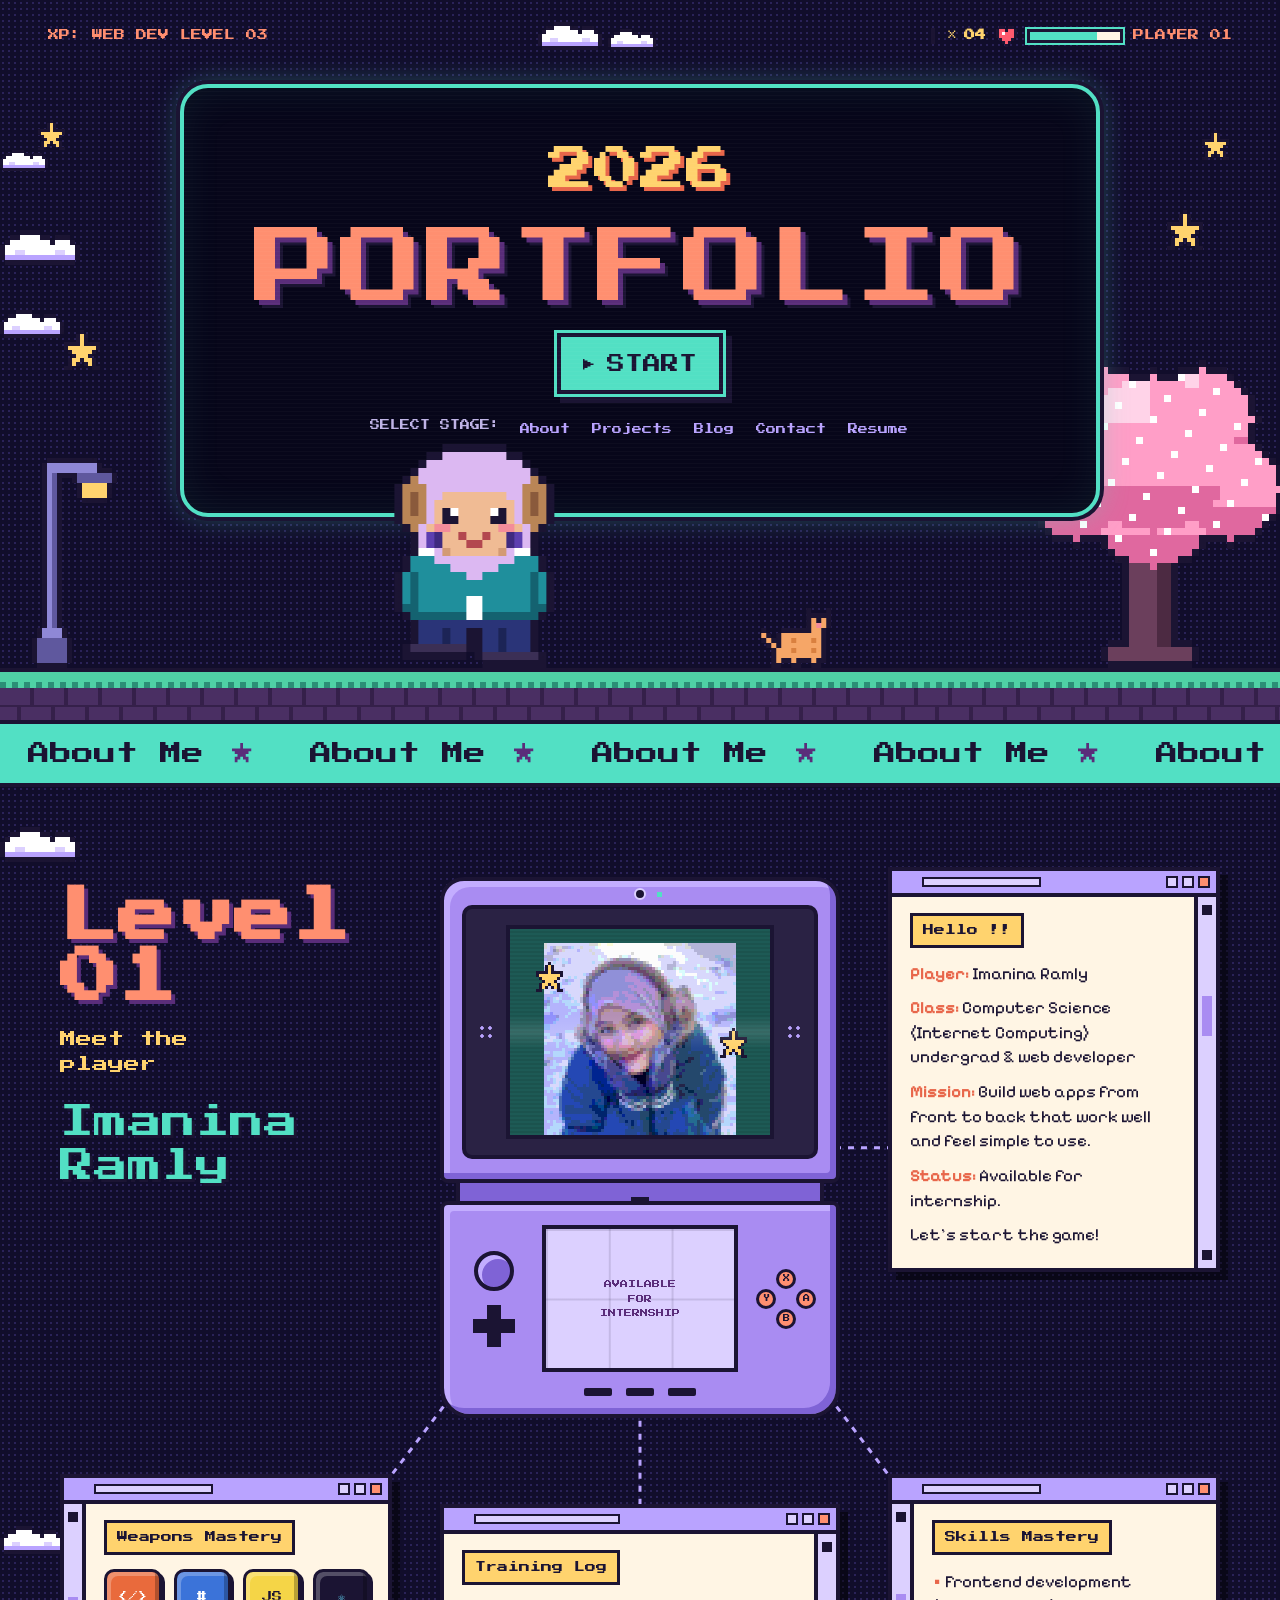
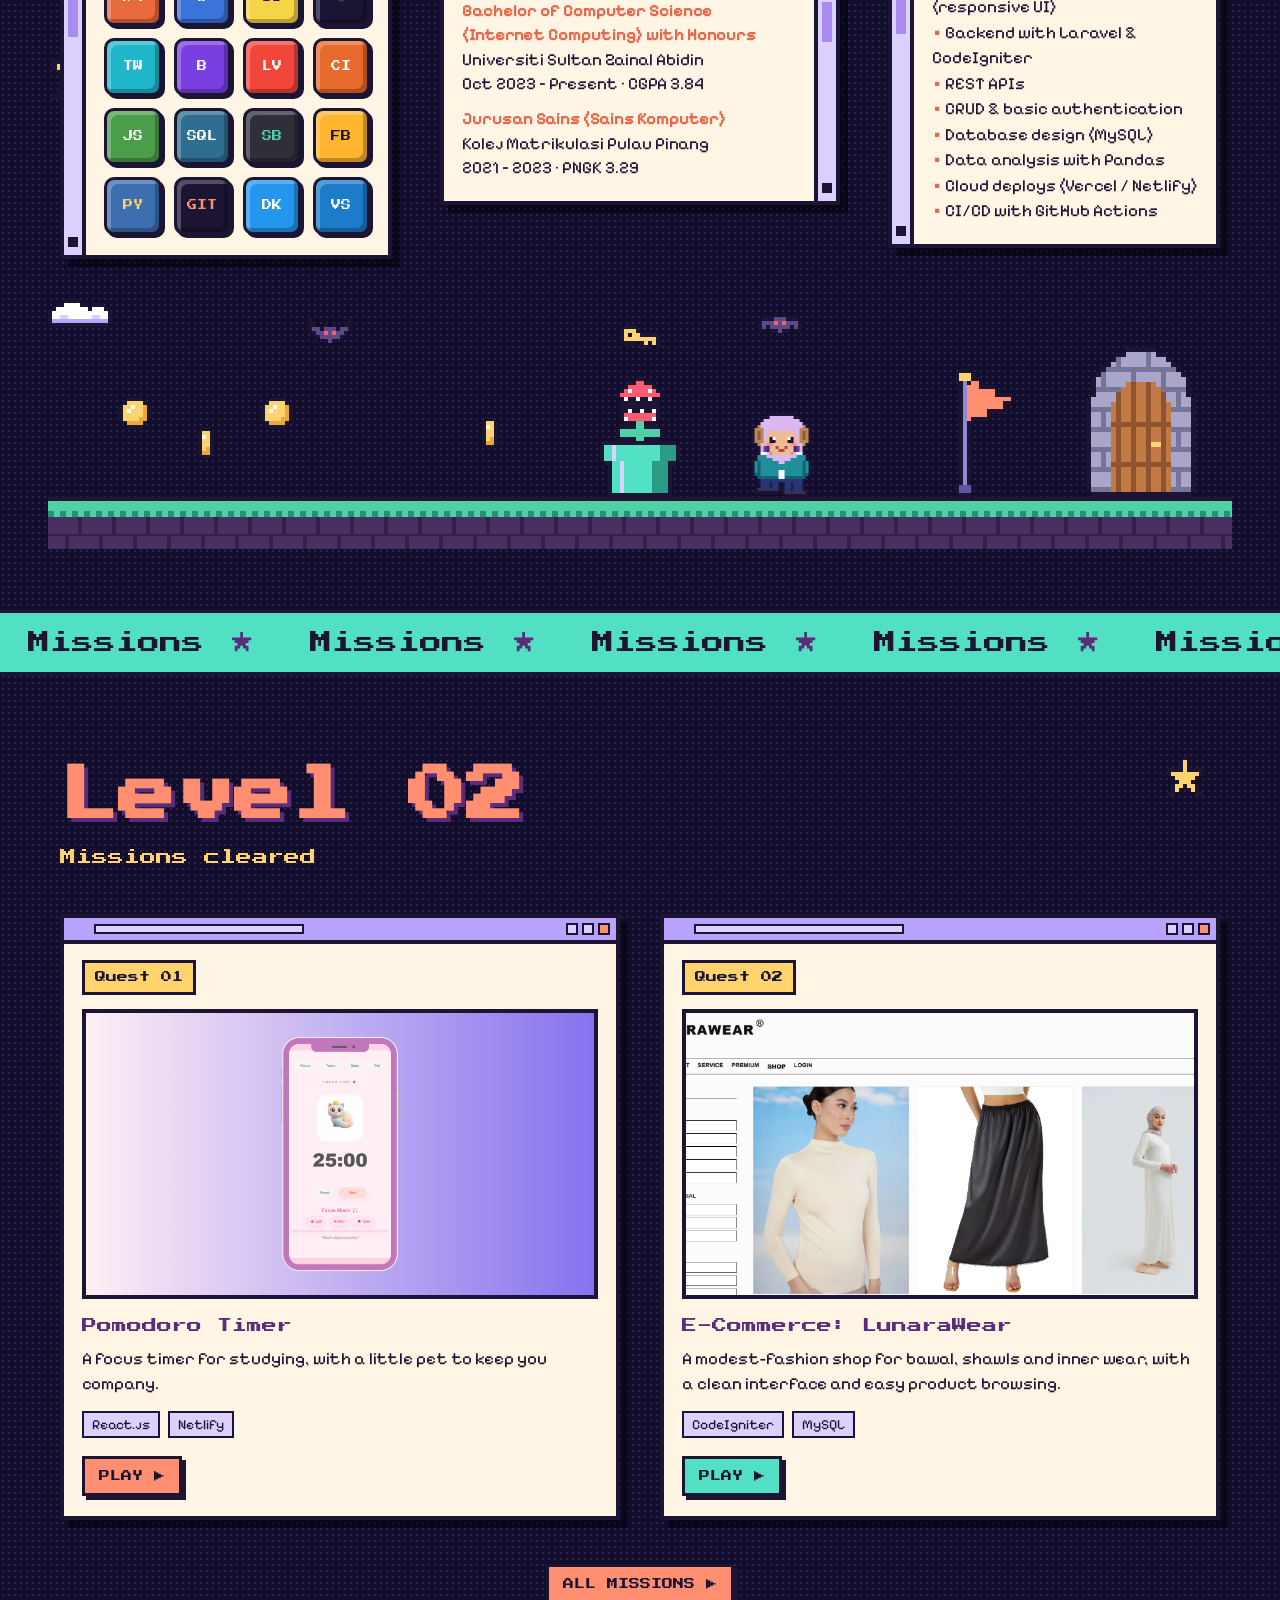
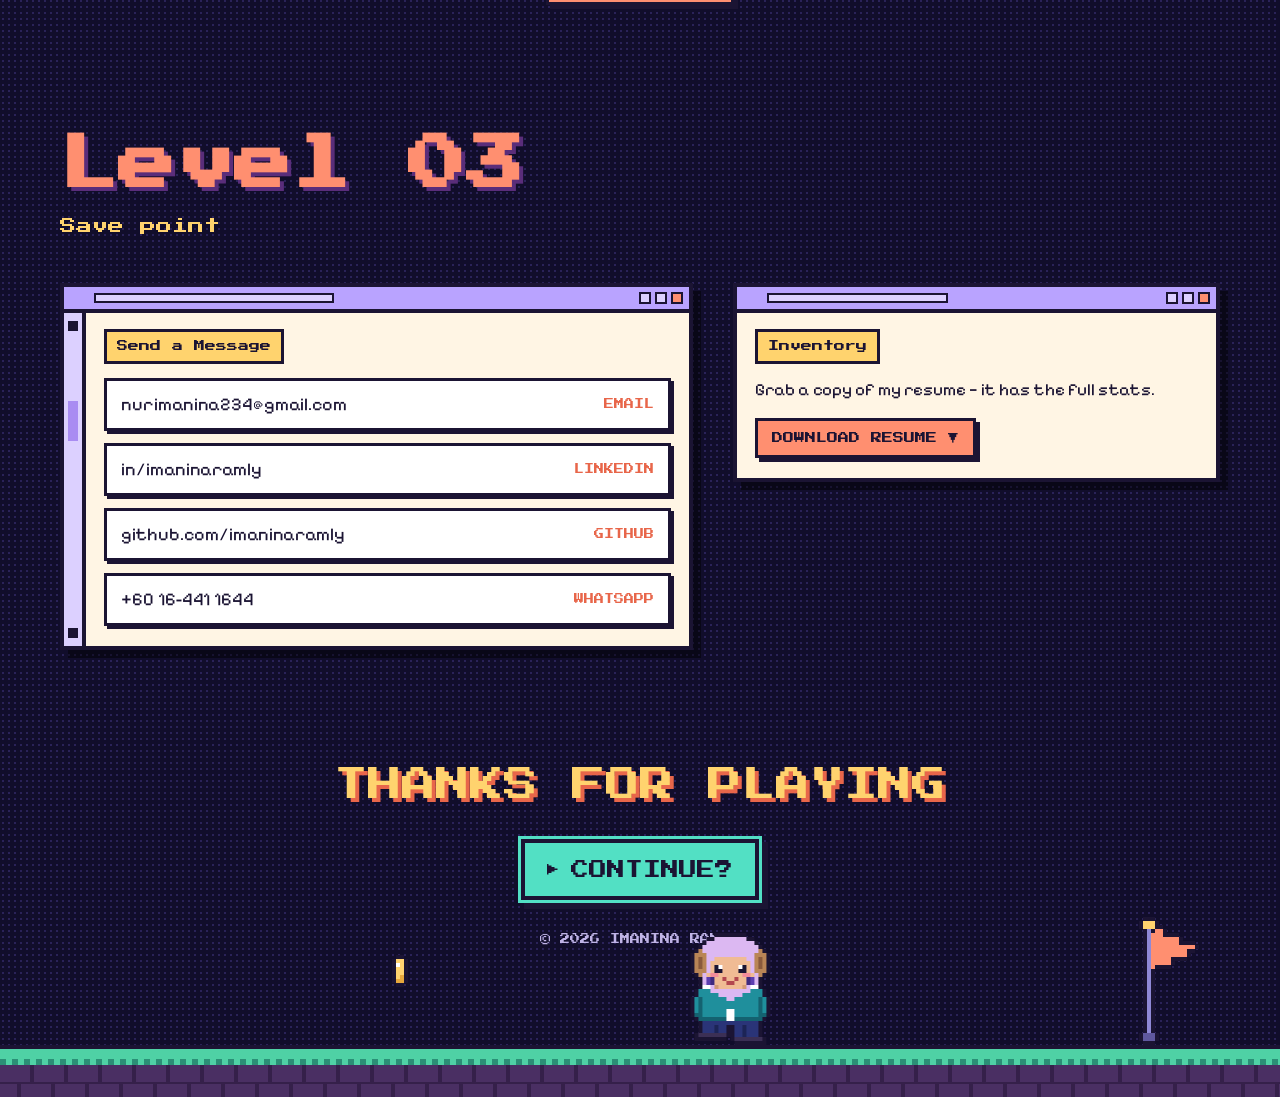
==== commit 5e6875e6: "Bring About, Projects and Contact into the retro game design and animate everything Moves the shared" ====
--- a/index.html
+++ b/index.html
@@ -5,390 +5,33 @@
 <meta name="viewport" content="width=device-width, initial-scale=1.0"/>
 <title>Imanina Ramly | 2026 Portfolio</title>
 <meta name="description" content="Imanina Ramly — Computer Science (Internet Computing) undergraduate and web developer. Press START."/>
+<script>document.documentElement.classList.add('js')</script>
 <link rel="preconnect" href="https://fonts.googleapis.com"/>
 <link rel="preconnect" href="https://fonts.gstatic.com" crossorigin/>
 <link href="https://fonts.googleapis.com/css2?family=Press+Start+2P&family=Pixelify+Sans:wght@400;600;700&display=swap" rel="stylesheet"/>
-<style>
-:root{
-  --bg:#110d2b;
-  --bg-dot:#2a2258;
-  --ink:#1b1433;
-  --text:#f3ecff;
-  --muted:#bfb3e6;
-  --cream:#fff5e4;
-  --lilac:#b9a3ff;
-  --lilac-2:#dcd0ff;
-  --shell:#a98cf2;
-  --shell-dark:#7f63d6;
-  --coral:#ff8f70;
-  --coral-2:#e8664a;
-  --butter:#ffd36e;
-  --aqua:#52e0c4;
-  --aqua-2:#2a9c86;
-  --plum:#5a2d7a;
-  --grass:#4fd1a5;
-  --grass-dark:#2b8f76;
-  --brick:#4a2f63;
-  --brick-dark:#35204a;
-  --pixel:"Press Start 2P", ui-monospace, monospace;
-  --body:"Pixelify Sans", ui-monospace, monospace;
-}
-*{box-sizing:border-box;margin:0;padding:0}
-html{scroll-behavior:smooth}
-body{
-  background-color:var(--bg);
-  background-image:radial-gradient(var(--bg-dot) 1px, transparent 1.5px);
-  background-size:6px 6px;
-  color:var(--text);
-  font-family:var(--body);
-  font-size:18px;
-  line-height:1.5;
-  overflow-x:hidden;
-}
-a{color:inherit}
-img{display:block;max-width:100%}
-
-/* ---------- sprites ---------- */
-.spr{
-  display:block;
-  image-rendering:pixelated;
-  width:calc(var(--w,0) * var(--px,4px));
-  height:calc(var(--h,0) * var(--px,4px));
-}
-.abs{position:absolute}
-@keyframes bob{0%,100%{transform:translateY(0)}50%{transform:translateY(-8px)}}
-@keyframes drift{0%,100%{transform:translateX(0)}50%{transform:translateX(24px)}}
-@keyframes twinkle{0%,100%{opacity:1;transform:scale(1)}50%{opacity:.45;transform:scale(.8)}}
-@keyframes flap{0%,100%{transform:translateY(0) scaleX(1)}50%{transform:translateY(-6px) scaleX(.8)}}
-@keyframes blink{0%,49%{opacity:1}50%,100%{opacity:0}}
-@keyframes marquee{to{transform:translateX(-50%)}}
-@keyframes idle{0%,100%{transform:translateY(0)}50%{transform:translateY(-3px)}}
-.bob{animation:bob 2.4s steps(4) infinite}
-.drift{animation:drift 9s ease-in-out infinite}
-.twinkle{animation:twinkle 2s steps(3) infinite}
-.flap{animation:flap .6s steps(2) infinite}
-.idle{animation:idle 1.6s steps(2) infinite}
-
-/* ---------- ground + ribbon ---------- */
-.ground{
-  position:absolute;left:0;right:0;bottom:0;height:52px;
-  border-top:4px solid var(--ink);
-  background:
-    repeating-linear-gradient(90deg,var(--grass-dark) 0 6px,transparent 6px 12px) 0 10px/100% 6px no-repeat,
-    linear-gradient(var(--grass) 0 16px,transparent 16px),
-    repeating-linear-gradient(90deg,transparent 0 30px,var(--brick-dark) 30px 34px) 0 16px/100% 18px no-repeat,
-    repeating-linear-gradient(90deg,var(--brick-dark) 0 4px,transparent 4px 34px) 17px 34px/100% 18px no-repeat,
-    linear-gradient(transparent 33px,var(--brick-dark) 33px 35px,transparent 35px),
-    var(--brick);
-}
-.ribbon{
-  position:relative;z-index:2;
-  background:var(--aqua);
-  color:var(--ink);
-  border-top:4px solid var(--ink);
-  border-bottom:4px solid var(--ink);
-  overflow:hidden;white-space:nowrap;
-  font-family:var(--pixel);font-size:clamp(14px,2.2vw,22px);
-  padding:14px 0 12px;
-}
-.ribbon-track{display:inline-flex;animation:marquee 26s linear infinite}
-.ribbon-track span{padding:0 28px;display:inline-flex;align-items:center;gap:28px}
-.ribbon-track b{color:var(--plum);font-weight:400}
-
-/* ---------- hero ---------- */
-.hero{position:relative;min-height:720px;padding:22px 0 0;overflow:hidden}
-.hud{
-  position:relative;z-index:3;
-  display:flex;align-items:center;justify-content:space-between;gap:16px;
-  padding:0 clamp(16px,4vw,48px);
-  font-family:var(--pixel);font-size:11px;
-}
-.hud-xp{color:var(--coral)}
-.hud-clouds{display:flex;align-items:flex-end;gap:6px}
-.hud-player{display:flex;align-items:center;gap:10px;color:var(--coral)}
-.hp{width:96px;height:14px;border:3px solid var(--ink);background:var(--cream);box-shadow:0 0 0 2px var(--aqua)}
-.hp span{display:block;height:100%;width:74%;background:var(--aqua)}
-
-.screen-frame{
-  position:relative;z-index:1;
-  width:min(920px,calc(100% - 32px));
-  margin:34px auto 0;
-  min-height:390px;
-  display:flex;flex-direction:column;align-items:center;justify-content:center;gap:18px;
-  padding:48px 24px 72px;
-  background:#07061a;
-  border:4px solid var(--aqua);
-  border-radius:28px;
-  box-shadow:0 0 0 4px var(--ink),0 0 28px rgba(82,224,196,.35),inset 0 0 40px rgba(82,224,196,.08);
-  text-align:center;
-}
-.year{
-  font-family:var(--pixel);font-size:clamp(22px,4.4vw,46px);
-  color:var(--butter);text-shadow:4px 4px 0 var(--coral-2);
-}
-.title{
-  font-family:var(--pixel);font-weight:400;
-  font-size:clamp(30px,8vw,84px);line-height:1.1;
-  color:var(--coral);
-  text-shadow:5px 5px 0 var(--plum),8px 8px 0 var(--ink);
-  letter-spacing:.02em;
-}
-.start{
-  display:inline-flex;align-items:center;gap:12px;
-  font-family:var(--pixel);font-size:18px;text-decoration:none;
-  color:var(--ink);background:var(--aqua);
-  padding:14px 22px 12px;
-  border:4px solid var(--ink);
-  box-shadow:0 0 0 3px var(--aqua),6px 6px 0 3px var(--ink);
-  transition:transform .08s steps(1),box-shadow .08s steps(1);
-}
-.start::before{content:"▶";font-size:12px;animation:blink 1s steps(1) infinite}
-.start:hover,.start:focus-visible{background:var(--butter);box-shadow:0 0 0 3px var(--butter),6px 6px 0 3px var(--ink);outline:none}
-.start:active{transform:translate(4px,4px);box-shadow:0 0 0 3px var(--aqua),2px 2px 0 3px var(--ink)}
-.stage-select{
-  font-family:var(--pixel);font-size:10px;color:var(--muted);
-  display:flex;flex-wrap:wrap;justify-content:center;gap:10px 18px;margin-top:6px;
-}
-.stage-select a{color:var(--lilac);text-decoration:none;padding:4px 2px}
-.stage-select a:hover,.stage-select a:focus-visible{color:var(--butter);outline:none}
-.stage-select a:hover::before,.stage-select a:focus-visible::before{content:"▶ "}
-
-.hero .lamp{left:clamp(4px,2.5vw,40px);bottom:52px;--px:5px;filter:drop-shadow(0 0 10px rgba(255,211,110,.35))}
-.hero .player{left:clamp(80px,13vw,210px);bottom:52px;z-index:2;--px:8px}
-.hero .tree{right:-10px;bottom:52px;--px:7px}
-.hero .cat{right:clamp(150px,22vw,320px);bottom:52px;--px:5px;z-index:2}
-.hero .c1{left:-12px;top:230px;--px:5px}
-.hero .c2{right:-10px;top:280px;--px:5px;animation-delay:-4s}
-
-/* ---------- level headings ---------- */
-.lvl-head{font-family:var(--pixel)}
-.lvl-head .lvl{font-size:clamp(34px,5.2vw,58px);line-height:1.05;color:var(--coral);text-shadow:4px 4px 0 var(--plum)}
-.lvl-head .sub{font-size:clamp(13px,1.5vw,16px);color:var(--butter);margin-top:18px;line-height:1.6}
-.lvl-head .name{font-size:clamp(22px,3vw,34px);color:var(--aqua);margin-top:22px;line-height:1.3;text-shadow:3px 3px 0 var(--ink)}
-
-/* ---------- retro windows ---------- */
-.win{
-  position:relative;z-index:1;
-  background:var(--cream);color:var(--ink);
-  border:4px solid var(--ink);
-  box-shadow:8px 8px 0 rgba(0,0,0,.45);
-}
-.win-bar{
-  height:26px;background:var(--lilac);border-bottom:4px solid var(--ink);
-  display:flex;align-items:center;justify-content:space-between;padding:0 6px 0 30px;
-}
-.win-bar::before{content:"";width:40%;height:6px;background:var(--lilac-2);border:2px solid var(--ink)}
-.win-dots{display:flex;gap:4px}
-.win-dots i{width:12px;height:12px;border:2px solid var(--ink);background:var(--lilac-2)}
-.win-dots i:last-child{background:var(--coral)}
-.win-body{display:flex;min-height:100%}
-.win-side{
-  flex:0 0 22px;border-right:4px solid var(--ink);
-  background:
-    linear-gradient(var(--ink),var(--ink)) 50% 8px/10px 10px no-repeat,
-    linear-gradient(var(--ink),var(--ink)) 50% calc(100% - 8px)/10px 10px no-repeat,
-    linear-gradient(var(--shell),var(--shell)) 50% 30%/10px 40px no-repeat,
-    var(--lilac-2);
-}
-.win-main{padding:16px 18px 20px;flex:1;min-width:0}
-.chip{
-  display:inline-block;font-family:var(--pixel);font-weight:400;font-size:11px;
-  background:var(--butter);color:var(--ink);
-  border:3px solid var(--ink);padding:7px 10px 5px;margin-bottom:14px;
-}
-.win p{font-size:17px;line-height:1.45;margin-bottom:10px}
-.win p:last-child{margin-bottom:0}
-.win .k{color:var(--coral-2);font-weight:700}
-.win ul{list-style:none;font-size:17px;line-height:1.5}
-.win li::before{content:"▪ ";color:var(--coral-2)}
-
-/* ---------- Level 01 stage ---------- */
-.level{position:relative;padding:90px clamp(16px,4vw,48px) 60px;overflow:hidden}
-.stage{
-  position:relative;max-width:1160px;margin:0 auto;
-  display:grid;gap:56px 48px;
-  grid-template-columns:1fr minmax(340px,400px) 1fr;
-  grid-template-areas:
-    "head console hello"
-    "weapons training skills";
-  align-items:start;
-}
-.stage .lvl-head{grid-area:head;padding-top:10px}
-.stage .console{grid-area:console}
-.stage .hello{grid-area:hello;margin-top:-10px}
-.stage .weapons{grid-area:weapons}
-.stage .training{grid-area:training;margin-top:30px}
-.stage .skills{grid-area:skills}
-.wires{position:absolute;inset:0;width:100%;height:100%;pointer-events:none;z-index:0;overflow:visible}
-.wires line{stroke:var(--lilac);stroke-width:3;stroke-dasharray:6 7}
-
-/* handheld console */
-.console{position:relative;z-index:1;width:100%;max-width:400px;justify-self:center}
-.c-top{
-  position:relative;background:var(--shell);border:4px solid var(--ink);
-  border-radius:24px 24px 8px 8px;padding:24px 18px 20px;
-  box-shadow:inset -6px -6px 0 var(--shell-dark),inset 6px 6px 0 #c3adff;
-}
-.cam{position:absolute;top:7px;left:50%;width:12px;height:12px;margin-left:-6px;border-radius:50%;background:var(--ink);border:2px solid var(--lilac-2)}
-.bezel{
-  position:relative;background:#2a2244;border:4px solid var(--ink);border-radius:10px;
-  padding:16px 40px;display:flex;justify-content:center;
-}
-.spk{position:absolute;top:50%;width:16px;height:16px;margin-top:-8px;
-  background:radial-gradient(circle,var(--lilac) 1.5px,transparent 2px) 0 0/8px 8px}
-.spk.l{left:12px}.spk.r{right:12px}
-.screen{
-  position:relative;width:100%;aspect-ratio:5/4;
-  background:#1d5a55;border:4px solid var(--ink);
-  display:flex;align-items:flex-end;justify-content:center;overflow:hidden;
-  background-image:linear-gradient(transparent 50%,rgba(0,0,0,.08) 50%);background-size:100% 4px;
-}
-.photo{width:74%;height:auto;aspect-ratio:1;image-rendering:pixelated;display:block}
-.screen .s1{left:10%;top:16%;--px:3px}
-.screen .s2{right:9%;top:48%;--px:3px;animation-delay:-1s}
-.hinge{height:18px;margin:0 16px;background:var(--shell-dark);border-left:4px solid var(--ink);border-right:4px solid var(--ink);position:relative}
-.hinge::after{content:"";position:absolute;left:50%;bottom:-4px;width:18px;height:8px;margin-left:-9px;background:var(--ink)}
-.c-bot{
-  background:var(--shell);border:4px solid var(--ink);border-radius:8px 8px 30px 30px;
-  padding:20px 18px 18px;display:grid;grid-template-columns:64px 1fr 64px;gap:16px;align-items:center;
-  box-shadow:inset -6px -6px 0 var(--shell-dark),inset 6px 6px 0 #c3adff;
-}
-.c-left{display:flex;flex-direction:column;align-items:center;gap:14px}
-.stick{width:40px;height:40px;border-radius:50%;background:var(--shell-dark);border:4px solid var(--ink);box-shadow:inset 4px 4px 0 #c3adff}
-.dpad{position:relative;width:42px;height:42px}
-.dpad::before,.dpad::after{content:"";position:absolute;background:var(--ink)}
-.dpad::before{left:14px;top:0;width:14px;height:42px}
-.dpad::after{top:14px;left:0;width:42px;height:14px}
-.touch{
-  aspect-ratio:4/3;background:var(--lilac-2);border:4px solid var(--ink);
-  background-image:linear-gradient(90deg,rgba(27,20,51,.12) 2px,transparent 2px),linear-gradient(rgba(27,20,51,.12) 2px,transparent 2px);
-  background-size:33.4% 50%;
-  display:flex;align-items:center;justify-content:center;text-align:center;
-  font-family:var(--pixel);font-size:8px;line-height:1.8;color:var(--plum);padding:6px;
-}
-.touch span{animation:blink 1.4s steps(1) infinite}
-.abxy{display:grid;grid-template:repeat(3,20px)/repeat(3,20px);justify-content:center}
-.abxy i{width:20px;height:20px;border-radius:50%;background:var(--coral);border:3px solid var(--ink);
-  font:400 7px/14px var(--pixel);text-align:center;font-style:normal;color:var(--ink)}
-.abxy i:nth-child(1){grid-area:1/2}.abxy i:nth-child(2){grid-area:2/1}
-.abxy i:nth-child(3){grid-area:2/3}.abxy i:nth-child(4){grid-area:3/2}
-.c-foot{grid-column:1/-1;display:flex;justify-content:center;gap:14px}
-.c-foot i{width:28px;height:8px;background:var(--ink);border-radius:2px}
-
-/* weapons */
-.tiles{display:grid;grid-template-columns:repeat(auto-fill,minmax(56px,1fr));gap:12px}
-.tile{
-  aspect-ratio:1;border:3px solid var(--ink);border-radius:10px;
-  display:flex;align-items:center;justify-content:center;
-  font-family:var(--pixel);font-size:10px;color:var(--t,#fff);background:var(--b,#333);
-  box-shadow:inset -4px -4px 0 rgba(0,0,0,.25),inset 4px 4px 0 rgba(255,255,255,.25),3px 3px 0 var(--ink);
-  position:relative;cursor:default;
-}
-.tile::after{
-  content:attr(data-name);position:absolute;left:50%;bottom:calc(100% + 8px);transform:translateX(-50%);
-  background:var(--ink);color:var(--cream);font:400 14px var(--body);padding:3px 8px;white-space:nowrap;
-  opacity:0;pointer-events:none;transition:opacity .1s;z-index:5;
-}
-.tile:hover::after,.tile:focus-visible::after{opacity:1}
-
-/* ---------- platformer scene ---------- */
-.scene{position:relative;height:230px;margin-top:40px}
-.scene .spr{position:absolute}
-.coin{--px:4px}
-.scene .pipe{left:calc(50% - 40px);bottom:52px;--px:4px}
-.scene .key{left:calc(50% - 20px);bottom:190px;--px:4px}
-.scene .flag{right:18%;bottom:52px;--px:4px}
-.scene .door{right:3%;bottom:52px;--px:5px}
-.scene .cat2{left:24%;bottom:52px;--px:4px;transform:scaleX(-1)}
-.scene .bat{--px:4px}
-.scene .cl{--px:4px}
-
-/* ---------- missions ---------- */
-.missions,.save{position:relative;padding:90px clamp(16px,4vw,48px) 40px}
-.wrap{max-width:1160px;margin:0 auto}
-.missions .lvl-head,.save .lvl-head{margin-bottom:44px}
-.mission-grid{display:grid;grid-template-columns:repeat(auto-fit,minmax(300px,1fr));gap:40px}
-.mission .cover{border:4px solid var(--ink);aspect-ratio:16/9;overflow:hidden;background:var(--lilac-2);margin-bottom:16px}
-.mission .cover img{width:100%;height:100%;object-fit:cover;transition:transform .5s}
-.mission:hover .cover img{transform:scale(1.04)}
-.mission h3{font-family:var(--pixel);font-weight:400;font-size:15px;line-height:1.5;margin-bottom:10px;color:var(--plum)}
-.tags{display:flex;flex-wrap:wrap;gap:8px;margin:14px 0 18px}
-.tags span{font-size:14px;border:2px solid var(--ink);background:var(--lilac-2);padding:1px 8px}
-.btn{
-  display:inline-flex;align-items:center;gap:8px;text-decoration:none;
-  font-family:var(--pixel);font-size:11px;color:var(--ink);background:var(--coral);
-  border:3px solid var(--ink);padding:10px 14px 8px;box-shadow:4px 4px 0 var(--ink);
-}
-.btn:hover,.btn:focus-visible{background:var(--butter);outline:none}
-.btn:active{transform:translate(3px,3px);box-shadow:1px 1px 0 var(--ink)}
-.btn.alt{background:var(--aqua)}
-.more{margin-top:44px;text-align:center}
-
-/* ---------- save point ---------- */
-.save-grid{display:grid;grid-template-columns:minmax(0,1.3fr) minmax(0,1fr);gap:40px;align-items:start}
-.links{display:grid;gap:12px}
-.links a{
-  display:flex;align-items:center;justify-content:space-between;gap:12px;text-decoration:none;
-  border:3px solid var(--ink);background:#fff;padding:10px 14px;font-size:18px;overflow-wrap:anywhere;
-  box-shadow:3px 3px 0 var(--ink);
-}
-.links a:hover,.links a:focus-visible{background:var(--butter);outline:none}
-.links a b{font-family:var(--pixel);font-weight:400;font-size:10px;color:var(--coral-2)}
-.gameover{
-  position:relative;text-align:center;padding:70px 16px 140px;overflow:hidden;
-  font-family:var(--pixel);
-}
-.gameover h2{font-weight:400;font-size:clamp(20px,3.4vw,34px);color:var(--butter);text-shadow:4px 4px 0 var(--coral-2);margin-bottom:28px}
-.gameover small{display:block;margin-top:32px;font-size:10px;color:var(--muted)}
-
-/* ---------- responsive ---------- */
-@media (max-width:1020px){
-  .stage{grid-template-columns:1fr 1fr;grid-template-areas:"head head" "console hello" "weapons skills" "training training"}
-  .stage .training{margin-top:0}
-  .save-grid{grid-template-columns:minmax(0,1fr)}
-}
-@media (max-width:720px){
-  body{font-size:17px}
-  .hero{min-height:640px}
-  .hud{font-size:8px;flex-wrap:wrap}
-  .hud-clouds{display:none}
-  .hp{width:60px}
-  .screen-frame{min-height:320px;padding:36px 16px 120px}
-  .hero .lamp,.hero .c1,.hero .c2{display:none}
-  .hero .player{--px:6px;left:14px}
-  .hero .tree{--px:4px}
-  .hero .cat{--px:4px;right:110px}
-  .stage{grid-template-columns:1fr;grid-template-areas:"head" "console" "hello" "weapons" "training" "skills";gap:36px}
-  .stage .hello{margin-top:0}
-  .scene .cat2,.scene .bat.b3{display:none}
-  .mission-grid{grid-template-columns:1fr}
-}
-@media (prefers-reduced-motion:reduce){
-  *,*::before,*::after{animation:none!important;transition:none!important}
-  html{scroll-behavior:auto}
-}
-</style>
+<link rel="stylesheet" href="assets/retro.css"/>
 </head>
 <body>
 
 <!-- ================= TITLE SCREEN ================= -->
 <header class="hero" id="top">
   <div class="hud">
-    <p class="hud-xp">XP: WEB DEV LEVEL 03</p>
+    <p class="hud-xp"><a href="index.html">XP: WEB DEV LEVEL 03</a></p>
     <div class="hud-clouds" aria-hidden="true">
-      <canvas class="spr drift" data-s="cloud" style="--px:4px"></canvas>
-      <canvas class="spr drift" data-s="cloud" style="--px:3px;animation-delay:-3s"></canvas>
+      <canvas class="spr" data-s="cloud" style="--px:4px"></canvas>
+      <canvas class="spr" data-s="cloud" style="--px:3px;animation-delay:-1.5s"></canvas>
     </div>
     <div class="hud-player">
-      <canvas class="spr" data-s="heart" style="--px:3px" aria-hidden="true"></canvas>
-      <div class="hp" role="img" aria-label="HP 74%"><span></span></div>
+      <span class="hud-coins" title="Coins collected"><canvas class="spr" data-s="coin" data-anim="coin,coin2,coin3,coin2" data-fps="6" style="--px:2px" aria-hidden="true"></canvas>×<b id="coins">00</b></span>
+      <canvas class="spr heart" data-s="heart" style="--px:3px" aria-hidden="true"></canvas>
+      <div class="hp" role="img" aria-label="HP bar"><span></span></div>
       <span>PLAYER 01</span>
     </div>
   </div>
 
   <div class="screen-frame">
     <p class="year">2026</p>
-    <h1 class="title">PORTFOLIO</h1>
+    <h1 class="title wave">PORTFOLIO</h1>
     <a class="start" href="#level-01">START</a>
     <nav class="stage-select" aria-label="Pages">
       <span>SELECT STAGE:</span>
@@ -400,16 +43,17 @@
     </nav>
   </div>
 
-  <canvas class="spr abs lamp" data-s="lamp" aria-hidden="true"></canvas>
-  <canvas class="spr abs player idle" data-s="player" role="img" aria-label="Pixel-art Imanina in a lilac hijab and teal puffer jacket"></canvas>
-  <canvas class="spr abs cat" data-s="cat" aria-hidden="true"></canvas>
-  <canvas class="spr abs tree" data-s="tree" aria-hidden="true"></canvas>
-  <canvas class="spr abs drift c1" data-s="cloud" aria-hidden="true"></canvas>
-  <canvas class="spr abs drift c2" data-s="cloud" aria-hidden="true"></canvas>
+  <canvas class="spr sky" data-s="cloud" style="--px:5px;top:230px;--t:80s;animation-delay:-20s" aria-hidden="true"></canvas>
+  <canvas class="spr sky" data-s="cloud" style="--px:4px;top:310px;--t:95s;animation-delay:-65s" aria-hidden="true"></canvas>
+  <canvas class="spr sky" data-s="cloud" style="--px:3px;top:150px;--t:120s;animation-delay:-40s" aria-hidden="true"></canvas>
   <canvas class="spr abs twinkle" data-s="star" style="--px:3px;left:3%;top:120px" aria-hidden="true"></canvas>
   <canvas class="spr abs twinkle" data-s="star" style="--px:4px;left:5%;top:330px;animation-delay:-.7s" aria-hidden="true"></canvas>
   <canvas class="spr abs twinkle" data-s="star" style="--px:3px;right:4%;top:130px;animation-delay:-1.2s" aria-hidden="true"></canvas>
   <canvas class="spr abs twinkle" data-s="star" style="--px:4px;right:6%;top:210px;animation-delay:-.4s" aria-hidden="true"></canvas>
+  <canvas class="spr abs lamp" data-s="lamp" aria-hidden="true"></canvas>
+  <canvas class="spr abs tree" data-s="tree" aria-hidden="true"></canvas>
+  <div class="walker" data-walk="cat,catW" data-face="left" data-min="52" data-max="82" data-speed="32" data-jh="40" style="--px:5px" aria-hidden="true"><canvas class="spr" data-s="cat"></canvas></div>
+  <div class="walker player" data-walk="playerW1,playerW2" data-min="5" data-max="46" data-speed="48" style="--px:8px" title="Click me to jump!"><canvas class="spr" data-s="player" role="img" aria-label="Pixel-art Imanina in a lilac hijab and teal puffer jacket"></canvas></div>
   <div class="ground" aria-hidden="true"></div>
 </header>
 
@@ -418,27 +62,27 @@
 <!-- ================= LEVEL 01 ================= -->
 <main>
 <section class="level" id="level-01" aria-labelledby="l1">
-  <canvas class="spr abs drift" data-s="cloud" style="--px:5px;right:-20px;top:40px" aria-hidden="true"></canvas>
-  <canvas class="spr abs drift" data-s="cloud" style="--px:4px;left:-16px;top:52%;animation-delay:-5s" aria-hidden="true"></canvas>
+  <canvas class="spr sky" data-s="cloud" style="--px:5px;top:40px;--t:90s;animation-delay:-30s" aria-hidden="true"></canvas>
+  <canvas class="spr sky" data-s="cloud" style="--px:4px;top:52%;--t:75s;animation-delay:-5s" aria-hidden="true"></canvas>
   <canvas class="spr abs twinkle" data-s="star" style="--px:6px;left:4%;top:60%" aria-hidden="true"></canvas>
   <canvas class="spr abs twinkle" data-s="star" style="--px:3px;right:10%;top:56%;animation-delay:-1s" aria-hidden="true"></canvas>
 
   <div class="stage">
     <svg class="wires" aria-hidden="true"></svg>
 
-    <div class="lvl-head">
+    <div class="lvl-head reveal">
       <h2 class="lvl" id="l1">Level<br/>01</h2>
       <p class="sub">Meet the<br/>player</p>
       <p class="name">Imanina<br/>Ramly</p>
     </div>
 
-    <div class="console">
+    <div class="console reveal float" style="--ft:4s">
       <div class="c-top">
         <span class="cam"></span>
         <div class="bezel">
           <span class="spk l"></span>
           <div class="screen">
-            <canvas class="photo" id="photo" role="img" aria-label="Pixelated photo of Imanina"></canvas>
+            <canvas class="photo" data-photo="assets/img1.jpeg" role="img" aria-label="Pixelated photo of Imanina"></canvas>
             <canvas class="spr abs twinkle s1" data-s="star" aria-hidden="true"></canvas>
             <canvas class="spr abs twinkle s2" data-s="star" aria-hidden="true"></canvas>
           </div>
@@ -454,7 +98,7 @@
       </div>
     </div>
 
-    <article class="win hello" data-wire>
+    <article class="win hello reveal float" data-wire style="--ft:3.2s">
       <div class="win-bar"><span class="win-dots"><i></i><i></i><i></i></span></div>
       <div class="win-body">
         <div class="win-main">
@@ -469,7 +113,7 @@
       </div>
     </article>
 
-    <article class="win weapons" data-wire>
+    <article class="win weapons reveal float" data-wire style="--ft:3.6s">
       <div class="win-bar"><span class="win-dots"><i></i><i></i><i></i></span></div>
       <div class="win-body">
         <aside class="win-side" aria-hidden="true"></aside>
@@ -497,7 +141,7 @@
       </div>
     </article>
 
-    <article class="win training" data-wire>
+    <article class="win training reveal float" data-wire style="--ft:3s">
       <div class="win-bar"><span class="win-dots"><i></i><i></i><i></i></span></div>
       <div class="win-body">
         <div class="win-main">
@@ -509,7 +153,7 @@
       </div>
     </article>
 
-    <article class="win skills" data-wire>
+    <article class="win skills reveal float" data-wire style="--ft:3.8s">
       <div class="win-bar"><span class="win-dots"><i></i><i></i><i></i></span></div>
       <div class="win-body">
         <aside class="win-side" aria-hidden="true"></aside>
@@ -531,23 +175,24 @@
   </div>
 
   <div class="scene" aria-hidden="true">
-    <canvas class="spr bob coin" data-s="coin" style="left:6%;bottom:120px"></canvas>
-    <canvas class="spr bob coin" data-s="coin" style="left:12%;bottom:90px;animation-delay:-.6s"></canvas>
-    <canvas class="spr bob coin" data-s="coin" style="left:18%;bottom:120px;animation-delay:-1.2s"></canvas>
-    <canvas class="spr bob coin" data-s="coin" style="left:36%;bottom:100px;animation-delay:-.3s"></canvas>
-    <canvas class="spr bob coin" data-s="coin" style="left:63%;bottom:100px;animation-delay:-.9s"></canvas>
-    <canvas class="spr bob coin" data-s="coin" style="left:70%;bottom:130px;animation-delay:-1.5s"></canvas>
-    <canvas class="spr bob coin" data-s="coin" style="left:77%;bottom:100px;animation-delay:-.2s"></canvas>
-    <canvas class="spr flap bat" data-s="bat" style="left:28%;top:20px"></canvas>
-    <canvas class="spr flap bat" data-s="bat" style="left:62%;top:10px;animation-delay:-.3s"></canvas>
-    <canvas class="spr flap bat b3" data-s="bat" style="left:88%;top:44px;animation-delay:-.15s"></canvas>
-    <canvas class="spr drift cl" data-s="cloud" style="left:-10px;top:0"></canvas>
-    <canvas class="spr drift cl" data-s="cloud" style="right:-10px;top:30px;animation-delay:-4s"></canvas>
-    <canvas class="spr bob key" data-s="key"></canvas>
-    <canvas class="spr pipe" data-s="pipe"></canvas>
-    <canvas class="spr cat2" data-s="cat"></canvas>
-    <canvas class="spr flag" data-s="flag"></canvas>
+    <canvas class="spr bob coin" data-s="coin" data-anim="coin,coin2,coin3,coin2" data-fps="8" style="left:6%;bottom:120px"></canvas>
+    <canvas class="spr bob coin" data-s="coin" data-anim="coin,coin2,coin3,coin2" data-fps="8" style="left:12%;bottom:90px;animation-delay:-.6s"></canvas>
+    <canvas class="spr bob coin" data-s="coin" data-anim="coin,coin2,coin3,coin2" data-fps="8" style="left:18%;bottom:120px;animation-delay:-1.2s"></canvas>
+    <canvas class="spr bob coin" data-s="coin" data-anim="coin,coin2,coin3,coin2" data-fps="8" style="left:36%;bottom:100px;animation-delay:-.3s"></canvas>
+    <canvas class="spr bob coin" data-s="coin" data-anim="coin,coin2,coin3,coin2" data-fps="8" style="left:63%;bottom:100px;animation-delay:-.9s"></canvas>
+    <canvas class="spr bob coin" data-s="coin" data-anim="coin,coin2,coin3,coin2" data-fps="8" style="left:70%;bottom:130px;animation-delay:-1.5s"></canvas>
+    <canvas class="spr bob coin" data-s="coin" data-anim="coin,coin2,coin3,coin2" data-fps="8" style="left:77%;bottom:100px;animation-delay:-.2s"></canvas>
+    <div class="flyer" style="left:22%;top:20px;--t:7s"><canvas class="spr bat" data-s="bat" data-anim="bat,bat2" data-fps="6"></canvas></div>
+    <div class="flyer" style="left:60%;top:10px;--t:9s;animation-delay:-3s"><canvas class="spr bat" data-s="bat" data-anim="bat,bat2" data-fps="7"></canvas></div>
+    <canvas class="spr sky" data-s="cloud" style="--px:4px;top:0;--t:60s;animation-delay:-10s"></canvas>
+    <canvas class="spr key" data-s="key"></canvas>
+    <div class="piranha" data-obstacle>
+      <div class="clip"><div><canvas class="spr" data-s="plant" data-anim="plant,plantOpen" data-fps="3"></canvas></div></div>
+      <canvas class="spr pipe" data-s="pipe"></canvas>
+    </div>
+    <canvas class="spr flag" data-s="flag" data-anim="flag,flag2" data-fps="3"></canvas>
     <canvas class="spr door" data-s="door"></canvas>
+    <div class="walker" data-walk="playerW1,playerW2" data-auto data-min="1" data-max="82" data-speed="95" data-jh="150" style="--px:3px"><canvas class="spr" data-s="player"></canvas></div>
     <div class="ground"></div>
   </div>
 </section>
@@ -555,15 +200,15 @@
 <div class="ribbon" data-text="Missions" aria-hidden="true"></div>
 
 <!-- ================= LEVEL 02 ================= -->
-<section class="missions" id="missions" aria-labelledby="l2">
+<section class="section" id="missions" aria-labelledby="l2">
   <canvas class="spr abs twinkle" data-s="star" style="--px:4px;right:6%;top:80px" aria-hidden="true"></canvas>
   <div class="wrap">
-    <div class="lvl-head">
+    <div class="lvl-head reveal">
       <h2 class="lvl" id="l2">Level 02</h2>
       <p class="sub">Missions cleared</p>
     </div>
     <div class="mission-grid">
-      <article class="win mission">
+      <article class="win mission reveal">
         <div class="win-bar"><span class="win-dots"><i></i><i></i><i></i></span></div>
         <div class="win-main">
           <span class="chip">Quest 01</span>
@@ -574,7 +219,7 @@
           <a class="btn" href="https://pomodoro-pet-timer.netlify.app" target="_blank" rel="noopener noreferrer">PLAY ▶</a>
         </div>
       </article>
-      <article class="win mission">
+      <article class="win mission reveal">
         <div class="win-bar"><span class="win-dots"><i></i><i></i><i></i></span></div>
         <div class="win-main">
           <span class="chip">Quest 02</span>
@@ -582,7 +227,7 @@
           <h3>E-Commerce: LunaraWear</h3>
           <p>A modest-fashion shop for bawal, shawls and inner wear, with a clean interface and easy product browsing.</p>
           <div class="tags"><span>CodeIgniter</span><span>MySQL</span></div>
-          <a class="btn alt" href="projects.html">DETAILS ▶</a>
+          <a class="btn alt" href="https://lunarawear.onrender.com" target="_blank" rel="noopener noreferrer">PLAY ▶</a>
         </div>
       </article>
     </div>
@@ -591,14 +236,14 @@
 </section>
 
 <!-- ================= LEVEL 03 ================= -->
-<section class="save" id="save-point" aria-labelledby="l3">
+<section class="section" id="save-point" aria-labelledby="l3">
   <div class="wrap">
-    <div class="lvl-head">
+    <div class="lvl-head reveal">
       <h2 class="lvl" id="l3">Level 03</h2>
       <p class="sub">Save point</p>
     </div>
     <div class="save-grid">
-      <article class="win">
+      <article class="win reveal">
         <div class="win-bar"><span class="win-dots"><i></i><i></i><i></i></span></div>
         <div class="win-body">
           <aside class="win-side" aria-hidden="true"></aside>
@@ -613,7 +258,7 @@
           </div>
         </div>
       </article>
-      <article class="win">
+      <article class="win reveal">
         <div class="win-bar"><span class="win-dots"><i></i><i></i><i></i></span></div>
         <div class="win-main">
           <h3 class="chip">Inventory</h3>
@@ -627,180 +272,16 @@
 </main>
 
 <footer class="gameover">
-  <h2>THANKS FOR PLAYING</h2>
+  <h2 class="wave">THANKS FOR PLAYING</h2>
   <a class="start" href="#top">CONTINUE?</a>
   <small>© 2026 IMANINA RAMLY</small>
-  <canvas class="spr abs idle" data-s="player" style="--px:4px;left:8%;bottom:52px" aria-hidden="true"></canvas>
-  <canvas class="spr abs bob coin" data-s="coin" style="left:22%;bottom:110px" aria-hidden="true"></canvas>
-  <canvas class="spr abs" data-s="flag" style="--px:4px;right:10%;bottom:52px" aria-hidden="true"></canvas>
+  <canvas class="spr abs bob coin" data-s="coin" data-anim="coin,coin2,coin3,coin2" data-fps="8" style="left:30%;bottom:110px" aria-hidden="true"></canvas>
+  <canvas class="spr abs bob coin" data-s="coin" data-anim="coin,coin2,coin3,coin2" data-fps="8" style="left:66%;bottom:100px;animation-delay:-.8s" aria-hidden="true"></canvas>
+  <canvas class="spr abs" data-s="flag" data-anim="flag,flag2" data-fps="3" style="--px:4px;right:6%;bottom:52px" aria-hidden="true"></canvas>
+  <div class="walker" data-walk="playerW1,playerW2" data-auto data-min="2" data-max="88" data-speed="70" style="--px:4px" aria-hidden="true"><canvas class="spr" data-s="player"></canvas></div>
   <div class="ground" aria-hidden="true"></div>
 </footer>
 
-<script>
-(() => {
-  const PAL = {
-    k:'#1b1433', w:'#ffffff',
-    h:'#dcb8f2', H:'#b48ad9', e:'#8a5a3c', E:'#b98556',
-    s:'#f0bb94', S:'#d39a74', b:'#f38c9a', m:'#b3474f',
-    j:'#1f8f9c', J:'#146270', g:'#5d3fb0', G:'#3f2a80',
-    p:'#2a3478', P:'#1c2456', o:'#3b2f55',
-    y:'#ffd36e', Y:'#e8a93c', l:'#dcd0ff', L:'#b9a3ff',
-    c:'#f6a667', C:'#d9803f', v:'#5b4a86', r:'#ff5a6e',
-    n:'#8f88d6', N:'#5f589e', t:'#6b3f5c', T:'#4c2a42',
-    f:'#ff9ec7', F:'#e0689f', q:'#ffd3e8',
-    x:'#4fd1a5', X:'#2b8f76', u:'#52e0c4', U:'#2a9c86',
-    z:'#a9a6c9', Z:'#77749c', d:'#c27a45', D:'#8f5330', O:'#ff8f70'
-  };
-
-  const mirror = (rows, odd) => rows.map(r => r + [...(odd ? r.slice(0, -1) : r)].reverse().join(''));
-  const grid = (w, h) => Array.from({length: h}, () => Array(w).fill('.'));
-  const outline = g => {
-    const o = g.map(r => r.slice());
-    for (let y = 0; y < g.length; y++) for (let x = 0; x < g[0].length; x++) {
-      if (g[y][x] !== '.') continue;
-      if ([[1,0],[-1,0],[0,1],[0,-1]].some(([dx,dy]) => { const c = g[y+dy]?.[x+dx]; return c && c !== '.' && c !== 'k'; })) o[y][x] = 'k';
-    }
-    return o.map(r => r.join(''));
-  };
-  const rect = (g, x0, y0, x1, y1, ch) => { for (let y = y0; y <= y1; y++) for (let x = x0; x <= x1; x++) g[y][x] = typeof ch === 'function' ? ch(x, y) : ch; };
-
-  const tree = () => {
-    const g = grid(40, 44);
-    rect(g, 17, 24, 22, 41, x => x >= 21 ? 'T' : 't');
-    rect(g, 14, 41, 25, 42, 't');
-    for (let i = 0; i < 7; i++) { g[27-i][16-i] = g[27-i][17-i] = 't'; g[26-i][23+i] = g[26-i][24+i] = 't'; }
-    const blobs = [[20,13,11],[9,18,7],[31,18,7],[13,8,7],[27,8,7],[20,21,8]];
-    for (let y = 1; y < 43; y++) for (let x = 1; x < 39; x++) {
-      const b = blobs.find(([cx,cy,r]) => (x-cx)**2 + (y-cy)**2 <= r*r);
-      if (!b) continue;
-      const rel = (y - b[1]) / b[2];
-      let ch = rel > .4 ? 'F' : (rel < -.45 && x < b[0]) ? 'q' : 'f';
-      if ((x*7 + y*11) % 19 === 0) ch = 'w';
-      g[y][x] = ch;
-    }
-    return outline(g);
-  };
-  const lamp = () => {
-    const g = grid(18, 46);
-    rect(g, 3, 6, 4, 41, x => x === 4 ? 'N' : 'n');
-    rect(g, 3, 5, 12, 6, 'n');
-    rect(g, 9, 7, 15, 8, 'N');
-    rect(g, 10, 9, 14, 11, 'y');
-    rect(g, 1, 40, 6, 44, 'N');
-    rect(g, 2, 38, 5, 39, 'n');
-    return outline(g);
-  };
-  const pipe = () => {
-    const g = grid(20, 30);
-    for (let y = 1; y < 12; y++) for (let x = 4; x < 16; x++) if ((x-9.5)**2 + (y-6)**2 <= 26) g[y][x] = 'r';
-    rect(g, 6, 6, 13, 7, 'k');
-    [[7,3],[12,3],[9,9],[13,9],[6,9]].forEach(([x,y]) => g[y][x] = 'w');
-    rect(g, 9, 11, 10, 17, 'x');
-    rect(g, 5, 13, 8, 14, 'x'); rect(g, 11, 13, 14, 14, 'x');
-    rect(g, 1, 17, 18, 20, x => x >= 15 ? 'U' : x === 3 ? 'l' : 'u');
-    rect(g, 3, 21, 16, 28, x => x >= 13 ? 'U' : x === 5 ? 'l' : 'u');
-    return outline(g);
-  };
-  const door = () => {
-    const g = grid(22, 30);
-    for (let y = 1; y < 29; y++) for (let x = 1; x < 21; x++) {
-      if (y >= 10 || (x-10.5)**2 + (y-10)**2 <= 90) g[y][x] = (y % 4 === 0 || (x + (Math.floor(y/4) % 2) * 3) % 6 === 0) ? 'Z' : 'z';
-    }
-    for (let y = 5; y < 29; y++) for (let x = 5; x < 17; x++) {
-      if (y >= 12 || (x-10.5)**2 + (y-12)**2 <= 34) g[y][x] = x % 3 === 0 ? 'D' : 'd';
-    }
-    rect(g, 5, 15, 16, 15, 'D'); rect(g, 5, 23, 16, 23, 'D');
-    g[19][14] = g[19][13] = 'y';
-    return outline(g);
-  };
-  const flag = () => {
-    const g = grid(16, 32);
-    rect(g, 2, 3, 2, 28, 'n');
-    rect(g, 1, 1, 3, 2, 'y');
-    for (let y = 3; y <= 11; y++) rect(g, 3, y, 3 + 10 - Math.abs(y - 7) * 2, y, 'O');
-    rect(g, 1, 29, 3, 30, 'N');
-    return outline(g);
-  };
-
-  const SPRITES = {
-    player: mirror([
-      ".......kkkk", ".....kkhhhh", "....khhhhhh", "...khhhhhhh",
-      "..kEhhhhhhh", ".kEEEhhhhhh", ".kEeEhhssss", ".kEeEhsssss",
-      ".kEeEhskwss", ".kEEEhskkss", "..kEhsbbsss", "...khgGssms",
-      "...khgGsssm", "...kwwhSsss", "..kjjjhhhhh", "..kjjjjjhhh",
-      ".kjJjjjjjjh", ".kjJjjjjjjj", ".kjJjjjjjjj", ".kjJjjjjjjw",
-      ".kJJjjjjjjw", "..kJJJJJJJw", "...kppppppp", "...kpppPppk",
-      "...kpppPppk", "...kpppPppk", "..koooooook", "..kkkkkkkk."
-    ]),
-    star: mirror(["....k", "...ky", "...ky", "kkkky", "kyyyy", ".kyyy", "..kyy", ".kyyk", ".kyk.", "kk..."], true),
-    heart: [".kk.kk.", "krrkrrk", "krwrrrk", "krrrrrk", ".krrrk.", "..krk..", "...k..."],
-    coin: ["..kkkk..", ".kyyyyk.", "kyywyyYk", "kywyyyYk", "kyyyyyYk", "kyyyyYYk", ".kYYYYk.", "..kkkk.."],
-    cloud: [
-      "....kkkk........", "..kkwwwwkk.kkk..", ".kwwwwwwwwkwwwk.", "kwwwwwwwwwwwwwwk",
-      "kwwllwwwwwwllwwk", "kLLLLLLLLLLLLLLk", ".kkkkkkkkkkkkkk."
-    ],
-    cat: [
-      "k...k.........", "kkkkk.........", "kckck.........", "kcbck.........",
-      ".kcckkkkkk....", ".kcccccccck..k", ".kcCcccCcck.kc", ".kcccccccckkck",
-      ".kcCcccCccckck", ".kccccccccck..", ".kckkckkkckk..", ".kk..kk..kk..."
-    ],
-    bat: ["k.........k", "kk..k.k..kk", "kvvkvvvkvvk", ".kvvrvrvvk.", "..kvvvvvk..", "....kvk...."],
-    key: [".kkk......", "kyyyk.....", "ky.yykkkkk", "kyyyyyyyyk", ".kkk.kykyk", ".....k.k.k"],
-    tree: tree(), lamp: lamp(), pipe: pipe(), door: door(), flag: flag()
-  };
-
-  document.querySelectorAll('canvas[data-s]').forEach(c => {
-    const rows = SPRITES[c.dataset.s];
-    const w = rows[0].length, h = rows.length;
-    c.width = w; c.height = h;
-    c.style.setProperty('--w', w); c.style.setProperty('--h', h);
-    const ctx = c.getContext('2d');
-    rows.forEach((row, y) => [...row].forEach((ch, x) => {
-      if (PAL[ch]) { ctx.fillStyle = PAL[ch]; ctx.fillRect(x, y, 1, 1); }
-    }));
-  });
-
-  document.querySelectorAll('.ribbon[data-text]').forEach(r => {
-    const track = document.createElement('div');
-    track.className = 'ribbon-track';
-    track.innerHTML = Array(16).fill(`<span>${r.dataset.text}<b>★</b></span>`).join('');
-    r.appendChild(track);
-  });
-
-  const photo = document.getElementById('photo');
-  const img = new Image();
-  img.onload = () => {
-    const N = 64;
-    photo.width = N; photo.height = N;
-    const ctx = photo.getContext('2d');
-    ctx.drawImage(img, 225, 280, 360, 360, 0, 0, N, N);
-    try {
-      const d = ctx.getImageData(0, 0, N, N), a = d.data;
-      for (let i = 0; i < a.length; i += 4) for (let k = 0; k < 3; k++) a[i+k] = Math.min(255, Math.round(a[i+k] / 36) * 36);
-      ctx.putImageData(d, 0, 0);
-    } catch (e) {}
-  };
-  img.src = 'assets/img1.jpeg';
-
-  const stage = document.querySelector('.stage');
-  const wires = stage.querySelector('.wires');
-  const con = stage.querySelector('.console');
-  const drawWires = () => {
-    if (innerWidth <= 720) { wires.innerHTML = ''; return; }
-    const s = stage.getBoundingClientRect(), c = con.getBoundingClientRect();
-    const cx = c.left + c.width / 2, cy = c.top + c.height / 2;
-    wires.setAttribute('viewBox', `0 0 ${s.width} ${s.height}`);
-    wires.innerHTML = [...stage.querySelectorAll('[data-wire]')].map(el => {
-      const r = el.getBoundingClientRect();
-      const x = Math.max(r.left, Math.min(cx, r.right)), y = Math.max(r.top, Math.min(cy, r.bottom));
-      return `<line x1="${cx - s.left}" y1="${cy - s.top}" x2="${x - s.left}" y2="${y - s.top}"/>`;
-    }).join('');
-  };
-  addEventListener('resize', drawWires);
-  addEventListener('load', drawWires);
-  document.fonts?.ready.then(drawWires);
-  drawWires();
-})();
-</script>
+<script src="assets/retro.js"></script>
 </body>
 </html>
--- a/assets/retro.css
+++ b/assets/retro.css
@@ -0,0 +1,508 @@
+:root{
+  --bg:#110d2b;
+  --bg-dot:#2a2258;
+  --ink:#1b1433;
+  --text:#f3ecff;
+  --muted:#bfb3e6;
+  --cream:#fff5e4;
+  --lilac:#b9a3ff;
+  --lilac-2:#dcd0ff;
+  --shell:#a98cf2;
+  --shell-dark:#7f63d6;
+  --coral:#ff8f70;
+  --coral-2:#e8664a;
+  --butter:#ffd36e;
+  --butter-2:#e8a93c;
+  --aqua:#52e0c4;
+  --aqua-2:#2a9c86;
+  --plum:#5a2d7a;
+  --grass:#4fd1a5;
+  --grass-dark:#2b8f76;
+  --brick:#4a2f63;
+  --brick-dark:#35204a;
+  --pixel:"Press Start 2P", ui-monospace, monospace;
+  --body:"Pixelify Sans", ui-monospace, monospace;
+}
+*{box-sizing:border-box;margin:0;padding:0}
+html{scroll-behavior:smooth}
+body{
+  background-color:var(--bg);
+  background-image:radial-gradient(var(--bg-dot) 1px, transparent 1.5px);
+  background-size:6px 6px;
+  color:var(--text);
+  font-family:var(--body);
+  font-size:18px;
+  line-height:1.5;
+  overflow-x:hidden;
+}
+a{color:inherit}
+img{display:block;max-width:100%}
+.sr-only{position:absolute;width:1px;height:1px;padding:0;margin:-1px;overflow:hidden;clip:rect(0 0 0 0);white-space:nowrap;border:0}
+
+/* page-load pixel wipe (CSS only, so it runs before any script) */
+body::after{
+  content:"";position:fixed;inset:0;z-index:200;pointer-events:none;
+  background:var(--ink);transform-origin:bottom;
+  animation:wipeOff .45s steps(6) .05s both;
+}
+@keyframes wipeOff{from{transform:scaleY(1)}to{transform:scaleY(0)}}
+.wipe{position:fixed;inset:0;z-index:201;pointer-events:none;display:grid;grid-template-columns:repeat(8,1fr)}
+.wipe i{background:var(--ink);transform:scaleY(0);transform-origin:top;animation:wipeOn .32s steps(5) forwards;animation-delay:calc(var(--i) * 25ms)}
+.wipe b{position:fixed;left:50%;top:50%;transform:translate(-50%,-50%);font:400 14px var(--pixel);color:var(--butter);opacity:0;animation:blink .3s steps(1) .25s infinite}
+@keyframes wipeOn{to{transform:scaleY(1)}}
+
+.xpbar{position:fixed;top:0;left:0;height:5px;width:100%;z-index:60;background:var(--aqua);transform-origin:left;transform:scaleX(var(--p,0));box-shadow:0 0 8px rgba(82,224,196,.6)}
+
+/* ---------- sprites ---------- */
+.spr{
+  display:block;
+  image-rendering:pixelated;
+  width:calc(var(--w,0) * var(--px,4px));
+  height:calc(var(--h,0) * var(--px,4px));
+}
+.abs{position:absolute}
+@keyframes bob{0%,100%{transform:translateY(0)}50%{transform:translateY(-8px)}}
+@keyframes across{from{transform:translateX(-25vw)}to{transform:translateX(125vw)}}
+@keyframes twinkle{0%,100%{opacity:1;transform:scale(1)}50%{opacity:.45;transform:scale(.75)}}
+@keyframes blink{0%,49%{opacity:1}50%,100%{opacity:0}}
+@keyframes marquee{to{transform:translateX(-50%)}}
+@keyframes idle{0%,100%{transform:translateY(0)}50%{transform:translateY(-3px)}}
+@keyframes floaty{0%,100%{transform:translateY(0)}50%{transform:translateY(-5px)}}
+@keyframes wobble{0%,100%{transform:translateY(0) rotate(-8deg)}50%{transform:translateY(-10px) rotate(8deg)}}
+@keyframes batfly{
+  0%{transform:translate(0,0)}25%{transform:translate(70px,-18px)}
+  50%{transform:translate(140px,6px)}75%{transform:translate(70px,24px)}100%{transform:translate(0,0)}
+}
+@keyframes jump{
+  0%{transform:translateY(0)}
+  45%{transform:translateY(calc(var(--jh,90px) * -1))}
+  55%{transform:translateY(calc(var(--jh,90px) * -1))}
+  100%{transform:translateY(0)}
+}
+@keyframes wave{0%,40%,100%{transform:translateY(0)}20%{transform:translateY(-12px)}}
+@keyframes pop{0%{opacity:0;transform:scale(.4)}60%{opacity:1;transform:scale(1.06)}100%{opacity:1;transform:scale(1)}}
+@keyframes pulse{0%,100%{box-shadow:0 0 0 3px var(--aqua),6px 6px 0 3px var(--ink)}50%{box-shadow:0 0 0 3px var(--butter),6px 6px 0 3px var(--ink),0 0 24px 6px rgba(255,211,110,.35)}}
+@keyframes hop{0%,4%,100%{transform:translateY(0)}2%{transform:translateY(-8px)}}
+@keyframes collect{0%{transform:translateY(0) scale(1)}60%{transform:translateY(-44px) scale(1.3);opacity:1}100%{transform:translateY(-60px) scale(.6);opacity:0}}
+@keyframes rise{to{transform:translateY(-46px);opacity:0}}
+@keyframes spark{to{transform:translate(var(--dx),var(--dy));opacity:0}}
+@keyframes shoot{from{transform:rotate(-24deg) translateX(0);opacity:1}to{transform:rotate(-24deg) translateX(-520px);opacity:0}}
+@keyframes scan{from{transform:translateY(-100%)}to{transform:translateY(100%)}}
+@keyframes piranha{0%,12%{transform:translateY(100%)}30%,70%{transform:translateY(0)}88%,100%{transform:translateY(100%)}}
+@keyframes bump{0%,86%,100%{transform:translateY(0)}90%{transform:translateY(-12px)}}
+@keyframes glow{0%,100%{filter:drop-shadow(0 0 6px rgba(255,211,110,.25))}50%{filter:drop-shadow(0 0 16px rgba(255,211,110,.7))}}
+@keyframes sway{0%,100%{transform:skewX(0)}50%{transform:skewX(-2deg)}}
+
+.bob{animation:bob 2.4s steps(4) infinite}
+.twinkle{animation:twinkle 2s steps(3) infinite}
+.idle{animation:idle 1.6s steps(2) infinite}
+.sky{position:absolute;left:var(--x,0);animation:across var(--t,70s) linear infinite;pointer-events:none}
+.flyer{position:absolute;animation:batfly var(--t,6s) steps(12) infinite}
+.jump{animation:jump var(--jd,.8s) cubic-bezier(.3,.7,.4,1) both !important}
+
+.walker{position:absolute;left:0;bottom:52px;z-index:2;cursor:pointer;will-change:transform;touch-action:manipulation}
+.walker canvas{transform-origin:bottom center}
+
+.coin{cursor:pointer}
+.coin.got{animation:collect .5s steps(6) forwards !important;pointer-events:none}
+.plus1{position:absolute;z-index:6;font:400 12px var(--pixel);color:var(--butter);text-shadow:2px 2px 0 var(--ink);pointer-events:none;animation:rise .8s steps(8) forwards}
+.spark{position:fixed;z-index:90;width:6px;height:6px;pointer-events:none;animation:spark .5s steps(5) forwards}
+.shooting{position:absolute;width:90px;height:3px;background:linear-gradient(90deg,#fff,rgba(255,255,255,0));pointer-events:none;animation:shoot 1.1s linear forwards;z-index:0}
+
+/* ---------- ground + ribbon ---------- */
+.ground{
+  position:absolute;left:0;right:0;bottom:0;height:52px;
+  border-top:4px solid var(--ink);
+  background:
+    repeating-linear-gradient(90deg,var(--grass-dark) 0 6px,transparent 6px 12px) 0 10px/100% 6px no-repeat,
+    linear-gradient(var(--grass) 0 16px,transparent 16px),
+    repeating-linear-gradient(90deg,transparent 0 30px,var(--brick-dark) 30px 34px) 0 16px/100% 18px no-repeat,
+    repeating-linear-gradient(90deg,var(--brick-dark) 0 4px,transparent 4px 34px) 17px 34px/100% 18px no-repeat,
+    linear-gradient(transparent 33px,var(--brick-dark) 33px 35px,transparent 35px),
+    var(--brick);
+}
+.ribbon{
+  position:relative;z-index:2;
+  background:var(--aqua);
+  color:var(--ink);
+  border-top:4px solid var(--ink);
+  border-bottom:4px solid var(--ink);
+  overflow:hidden;white-space:nowrap;
+  font-family:var(--pixel);font-size:clamp(14px,2.2vw,22px);
+  padding:14px 0 12px;
+}
+.ribbon.alt{background:var(--coral)}
+.ribbon-track{display:inline-flex;animation:marquee 26s linear infinite}
+.ribbon-track span{padding:0 28px;display:inline-flex;align-items:center;gap:28px}
+.ribbon-track b{color:var(--plum);font-weight:400;display:inline-block;animation:twinkle 1s steps(2) infinite}
+
+/* ---------- hero / title screen ---------- */
+.hero{position:relative;min-height:720px;padding:22px 0 0;overflow:hidden}
+.hero.sub{min-height:600px}
+.hud{
+  position:relative;z-index:3;
+  display:flex;align-items:center;justify-content:space-between;gap:16px;
+  padding:0 clamp(16px,4vw,48px);
+  font-family:var(--pixel);font-size:11px;
+}
+.hud-xp{color:var(--coral)}
+.hud-xp a{text-decoration:none}
+.hud-clouds{display:flex;align-items:flex-end;gap:6px}
+.hud-clouds canvas{animation:idle 3s steps(2) infinite}
+.hud-player{display:flex;align-items:center;gap:10px;color:var(--coral)}
+.hud-player .heart{animation:twinkle 1.2s steps(2) infinite}
+.hud-coins{display:inline-flex;align-items:center;gap:6px;color:var(--butter)}
+.hud-coins.bump{animation:bump .3s steps(2)}
+.hp{width:96px;height:14px;border:3px solid var(--ink);background:var(--cream);box-shadow:0 0 0 2px var(--aqua)}
+.hp span{display:block;height:100%;width:74%;background:var(--aqua);animation:hpfill 4s steps(8) infinite alternate}
+@keyframes hpfill{from{width:58%}to{width:92%}}
+
+.screen-frame{
+  position:relative;z-index:1;
+  width:min(920px,calc(100% - 32px));
+  margin:34px auto 0;
+  min-height:390px;
+  display:flex;flex-direction:column;align-items:center;justify-content:center;gap:18px;
+  padding:48px 24px 72px;
+  background:#07061a;
+  border:4px solid var(--aqua);
+  border-radius:28px;
+  box-shadow:0 0 0 4px var(--ink),0 0 28px rgba(82,224,196,.35),inset 0 0 40px rgba(82,224,196,.08);
+  text-align:center;
+  overflow:hidden;
+}
+.screen-frame::before{
+  content:"";position:absolute;inset:0;pointer-events:none;
+  background:repeating-linear-gradient(transparent 0 3px,rgba(255,255,255,.025) 3px 4px);
+}
+.sub .screen-frame{min-height:300px;padding:40px 24px 64px}
+.year{
+  font-family:var(--pixel);font-size:clamp(22px,4.4vw,46px);
+  color:var(--butter);text-shadow:4px 4px 0 var(--coral-2);
+}
+.title{
+  font-family:var(--pixel);font-weight:400;
+  font-size:clamp(30px,8vw,84px);line-height:1.1;
+  color:var(--coral);
+  text-shadow:5px 5px 0 var(--plum),8px 8px 0 var(--ink);
+  letter-spacing:.02em;
+}
+.sub .title{font-size:clamp(26px,6.4vw,64px)}
+.tagline{font-size:clamp(16px,2vw,20px);color:var(--muted);max-width:560px}
+.wave span{display:inline-block;animation:wave 2.4s steps(3) infinite;animation-delay:calc(var(--i) * 90ms)}
+.start{
+  display:inline-flex;align-items:center;gap:12px;
+  font-family:var(--pixel);font-size:18px;text-decoration:none;
+  color:var(--ink);background:var(--aqua);
+  padding:14px 22px 12px;
+  border:4px solid var(--ink);
+  box-shadow:0 0 0 3px var(--aqua),6px 6px 0 3px var(--ink);
+  animation:pulse 1.4s steps(2) infinite;
+}
+.start::before{content:"▶";font-size:12px;animation:blink 1s steps(1) infinite}
+.start:hover,.start:focus-visible{animation:none;background:var(--butter);box-shadow:0 0 0 3px var(--butter),6px 6px 0 3px var(--ink);outline:none}
+.start:active{transform:translate(4px,4px);box-shadow:0 0 0 3px var(--aqua),2px 2px 0 3px var(--ink)}
+.stage-select{
+  font-family:var(--pixel);font-size:10px;color:var(--muted);
+  display:flex;flex-wrap:wrap;justify-content:center;gap:10px 18px;margin-top:6px;
+}
+.stage-select a{color:var(--lilac);text-decoration:none;padding:4px 2px}
+.stage-select a[aria-current="page"]{color:var(--aqua)}
+.stage-select a[aria-current="page"]::before{content:"★ "}
+.stage-select a:hover,.stage-select a:focus-visible{color:var(--butter);outline:none}
+.stage-select a:hover::before,.stage-select a:focus-visible::before{content:"▶ "}
+
+.hero .lamp{left:clamp(4px,2.5vw,40px);bottom:52px;--px:5px;animation:glow 2.4s steps(3) infinite}
+.hero .tree{right:-10px;bottom:52px;--px:7px;transform-origin:bottom center;animation:sway 3s steps(2) infinite}
+.sub .tree{--px:6px}
+
+/* ---------- level headings ---------- */
+.lvl-head{font-family:var(--pixel)}
+.lvl-head .lvl{font-size:clamp(34px,5.2vw,58px);line-height:1.05;color:var(--coral);text-shadow:4px 4px 0 var(--plum)}
+.lvl-head .sub{font-size:clamp(13px,1.5vw,16px);color:var(--butter);margin-top:18px;line-height:1.6}
+.lvl-head .name{font-size:clamp(22px,3vw,34px);color:var(--aqua);margin-top:22px;line-height:1.3;text-shadow:3px 3px 0 var(--ink)}
+
+/* ---------- retro windows ---------- */
+.win{
+  position:relative;z-index:1;
+  background:var(--cream);color:var(--ink);
+  border:4px solid var(--ink);
+  box-shadow:8px 8px 0 rgba(0,0,0,.45);
+  transition:box-shadow .1s steps(1);
+}
+.win:hover{box-shadow:12px 12px 0 rgba(0,0,0,.45)}
+.win-bar{
+  height:26px;background:var(--lilac);border-bottom:4px solid var(--ink);
+  display:flex;align-items:center;justify-content:space-between;padding:0 6px 0 30px;
+}
+.win-bar::before{content:"";width:40%;height:6px;background:var(--lilac-2);border:2px solid var(--ink)}
+.win-dots{display:flex;gap:4px}
+.win-dots i{width:12px;height:12px;border:2px solid var(--ink);background:var(--lilac-2)}
+.win-dots i:last-child{background:var(--coral);animation:blink 2s steps(1) infinite}
+.win-body{display:flex;min-height:100%}
+.win-side{
+  flex:0 0 22px;border-right:4px solid var(--ink);
+  background:
+    linear-gradient(var(--ink),var(--ink)) 50% 8px/10px 10px no-repeat,
+    linear-gradient(var(--ink),var(--ink)) 50% calc(100% - 8px)/10px 10px no-repeat,
+    linear-gradient(var(--shell),var(--shell)) 50% var(--sp,30%)/10px 40px no-repeat,
+    var(--lilac-2);
+  animation:scrollthumb 5s steps(6) infinite alternate;
+}
+.win-body > .win-side:last-child{border-right:0;border-left:4px solid var(--ink)}
+@keyframes scrollthumb{from{background-position:50% 8px,50% calc(100% - 8px),50% 25%,0 0}to{background-position:50% 8px,50% calc(100% - 8px),50% 75%,0 0}}
+.win-main{padding:16px 18px 20px;flex:1;min-width:0}
+.chip{
+  display:inline-block;font-family:var(--pixel);font-weight:400;font-size:11px;
+  background:var(--butter);color:var(--ink);
+  border:3px solid var(--ink);padding:7px 10px 5px;margin-bottom:14px;
+}
+.win p{font-size:17px;line-height:1.45;margin-bottom:10px}
+.win p:last-child{margin-bottom:0}
+.win .k{color:var(--coral-2);font-weight:700}
+.win ul{list-style:none;font-size:17px;line-height:1.5}
+.win li::before{content:"▪ ";color:var(--coral-2)}
+
+.js .reveal{opacity:0}
+.js .reveal.on{animation:pop .5s steps(5) both}
+.js .reveal.on.float{animation:pop .5s steps(5) both,floaty var(--ft,3.4s) steps(2) .5s infinite}
+
+/* ---------- Level 01 stage ---------- */
+.level{position:relative;padding:90px clamp(16px,4vw,48px) 60px;overflow:hidden}
+.stage{
+  position:relative;max-width:1160px;margin:0 auto;
+  display:grid;gap:56px 48px;
+  grid-template-columns:1fr minmax(340px,400px) 1fr;
+  grid-template-areas:
+    "head console hello"
+    "weapons training skills";
+  align-items:start;
+}
+.stage .lvl-head{grid-area:head;padding-top:10px}
+.stage .console{grid-area:console}
+.stage .hello{grid-area:hello;margin-top:-10px}
+.stage .weapons{grid-area:weapons}
+.stage .training{grid-area:training;margin-top:30px}
+.stage .skills{grid-area:skills}
+.wires{position:absolute;inset:0;width:100%;height:100%;pointer-events:none;z-index:0;overflow:visible}
+.wires line{stroke:var(--lilac);stroke-width:3;stroke-dasharray:6 7;animation:dash 1s linear infinite}
+@keyframes dash{to{stroke-dashoffset:-26}}
+
+/* handheld console */
+.console{position:relative;z-index:1;width:100%;max-width:400px;justify-self:center}
+.c-top{
+  position:relative;background:var(--shell);border:4px solid var(--ink);
+  border-radius:24px 24px 8px 8px;padding:24px 18px 20px;
+  box-shadow:inset -6px -6px 0 var(--shell-dark),inset 6px 6px 0 #c3adff;
+}
+.cam{position:absolute;top:7px;left:50%;width:12px;height:12px;margin-left:-6px;border-radius:50%;background:var(--ink);border:2px solid var(--lilac-2)}
+.cam::after{content:"";position:absolute;right:-18px;top:2px;width:5px;height:5px;background:var(--aqua);animation:blink 1.2s steps(1) infinite}
+.bezel{
+  position:relative;background:#2a2244;border:4px solid var(--ink);border-radius:10px;
+  padding:16px 40px;display:flex;justify-content:center;
+}
+.spk{position:absolute;top:50%;width:16px;height:16px;margin-top:-8px;
+  background:radial-gradient(circle,var(--lilac) 1.5px,transparent 2px) 0 0/8px 8px}
+.spk.l{left:12px}.spk.r{right:12px}
+.screen{
+  position:relative;width:100%;aspect-ratio:5/4;
+  background:#1d5a55;border:4px solid var(--ink);
+  display:flex;align-items:flex-end;justify-content:center;overflow:hidden;
+  background-image:linear-gradient(transparent 50%,rgba(0,0,0,.08) 50%);background-size:100% 4px;
+}
+.screen::after{
+  content:"";position:absolute;inset:0;pointer-events:none;
+  background:linear-gradient(transparent 0 42%,rgba(255,255,255,.12) 50%,transparent 58%);
+  animation:scan 3.2s linear infinite;
+}
+.photo{width:74%;height:auto;aspect-ratio:1;image-rendering:pixelated;display:block}
+.screen .s1{left:10%;top:16%;--px:3px}
+.screen .s2{right:9%;top:48%;--px:3px;animation-delay:-1s}
+.hinge{height:18px;margin:0 16px;background:var(--shell-dark);border-left:4px solid var(--ink);border-right:4px solid var(--ink);position:relative}
+.hinge::after{content:"";position:absolute;left:50%;bottom:-4px;width:18px;height:8px;margin-left:-9px;background:var(--ink)}
+.c-bot{
+  background:var(--shell);border:4px solid var(--ink);border-radius:8px 8px 30px 30px;
+  padding:20px 18px 18px;display:grid;grid-template-columns:64px 1fr 64px;gap:16px;align-items:center;
+  box-shadow:inset -6px -6px 0 var(--shell-dark),inset 6px 6px 0 #c3adff;
+}
+.c-left{display:flex;flex-direction:column;align-items:center;gap:14px}
+.stick{width:40px;height:40px;border-radius:50%;background:var(--shell-dark);border:4px solid var(--ink);box-shadow:inset 4px 4px 0 #c3adff;animation:stick 3s steps(1) infinite}
+@keyframes stick{0%,100%{transform:none}25%{transform:translate(3px,0)}50%{transform:translate(0,3px)}75%{transform:translate(-3px,0)}}
+.dpad{position:relative;width:42px;height:42px}
+.dpad::before,.dpad::after{content:"";position:absolute;background:var(--ink)}
+.dpad::before{left:14px;top:0;width:14px;height:42px}
+.dpad::after{top:14px;left:0;width:42px;height:14px}
+.touch{
+  aspect-ratio:4/3;background:var(--lilac-2);border:4px solid var(--ink);
+  background-image:linear-gradient(90deg,rgba(27,20,51,.12) 2px,transparent 2px),linear-gradient(rgba(27,20,51,.12) 2px,transparent 2px);
+  background-size:33.4% 50%;
+  display:flex;align-items:center;justify-content:center;text-align:center;
+  font-family:var(--pixel);font-size:8px;line-height:1.8;color:var(--plum);padding:6px;
+}
+.touch span{animation:blink 1.4s steps(1) infinite}
+.abxy{display:grid;grid-template:repeat(3,20px)/repeat(3,20px);justify-content:center}
+.abxy i{width:20px;height:20px;border-radius:50%;background:var(--coral);border:3px solid var(--ink);
+  font:400 7px/14px var(--pixel);text-align:center;font-style:normal;color:var(--ink);
+  animation:press 4s steps(1) infinite}
+.abxy i:nth-child(1){grid-area:1/2;animation-delay:-1s}.abxy i:nth-child(2){grid-area:2/1;animation-delay:-2s}
+.abxy i:nth-child(3){grid-area:2/3}.abxy i:nth-child(4){grid-area:3/2;animation-delay:-3s}
+@keyframes press{0%,90%,100%{transform:none;background:var(--coral)}92%{transform:translateY(2px);background:var(--butter)}}
+.c-foot{grid-column:1/-1;display:flex;justify-content:center;gap:14px}
+.c-foot i{width:28px;height:8px;background:var(--ink);border-radius:2px}
+
+/* tiles */
+.tiles{display:grid;grid-template-columns:repeat(auto-fill,minmax(56px,1fr));gap:12px}
+.tile{
+  aspect-ratio:1;border:3px solid var(--ink);border-radius:10px;
+  display:flex;align-items:center;justify-content:center;
+  font-family:var(--pixel);font-size:10px;color:var(--t,#fff);background:var(--b,#333);
+  box-shadow:inset -4px -4px 0 rgba(0,0,0,.25),inset 4px 4px 0 rgba(255,255,255,.25),3px 3px 0 var(--ink);
+  position:relative;cursor:default;
+  animation:hop 6s steps(1) infinite;animation-delay:calc(var(--i,0) * 350ms);
+}
+.tile:hover,.tile:focus-visible{animation:none;transform:translateY(-6px) rotate(-5deg);outline:none}
+.tile::after{
+  content:attr(data-name);position:absolute;left:50%;bottom:calc(100% + 8px);transform:translateX(-50%);
+  background:var(--ink);color:var(--cream);font:400 14px var(--body);padding:3px 8px;white-space:nowrap;
+  opacity:0;pointer-events:none;z-index:5;
+}
+.tile:hover::after,.tile:focus-visible::after{opacity:1}
+
+/* ---------- platformer scene ---------- */
+.scene{position:relative;height:250px;margin-top:40px}
+.scene > .spr,.scene > .flyer,.scene > .sky{position:absolute}
+.coin{--px:4px}
+.piranha{position:absolute;left:calc(50% - 40px);bottom:52px;--px:4px;width:calc(20 * var(--px))}
+.piranha .clip{position:absolute;left:0;right:0;bottom:calc(12 * var(--px));height:calc(18 * var(--px));overflow:hidden}
+.piranha .clip > div{animation:piranha 5s steps(10) infinite}
+.piranha .pipe{position:relative;z-index:1}
+.scene .key{left:calc(50% - 20px);bottom:200px;--px:4px;animation:wobble 2s steps(4) infinite}
+.scene .flag{right:18%;bottom:52px;--px:4px}
+.scene .door{right:3%;bottom:52px;--px:5px}
+.scene .bat{--px:4px}
+
+/* ---------- content sections ---------- */
+.section{position:relative;padding:90px clamp(16px,4vw,48px) 40px}
+.wrap{max-width:1160px;margin:0 auto}
+.section .lvl-head{margin-bottom:44px}
+.mission-grid{display:grid;grid-template-columns:repeat(auto-fit,minmax(300px,1fr));gap:40px}
+.mission .cover{border:4px solid var(--ink);aspect-ratio:16/9;overflow:hidden;background:var(--lilac-2);margin-bottom:16px}
+.mission .cover img{width:100%;height:100%;object-fit:cover;transition:transform .5s steps(5)}
+.mission:hover .cover img{transform:scale(1.06)}
+.mission h3{font-family:var(--pixel);font-weight:400;font-size:15px;line-height:1.5;margin-bottom:10px;color:var(--plum)}
+.tags{display:flex;flex-wrap:wrap;gap:8px;margin:14px 0 18px}
+.tags span{font-size:14px;border:2px solid var(--ink);background:var(--lilac-2);padding:1px 8px}
+.btn{
+  display:inline-flex;align-items:center;gap:8px;text-decoration:none;cursor:pointer;
+  font-family:var(--pixel);font-size:11px;color:var(--ink);background:var(--coral);
+  border:3px solid var(--ink);padding:10px 14px 8px;box-shadow:4px 4px 0 var(--ink);
+}
+.btn:hover,.btn:focus-visible{background:var(--butter);outline:none;transform:translate(-2px,-2px);box-shadow:6px 6px 0 var(--ink)}
+.btn:active{transform:translate(3px,3px);box-shadow:1px 1px 0 var(--ink)}
+.btn.alt{background:var(--aqua)}
+.more{margin-top:44px;text-align:center}
+
+/* question block */
+.qblock{
+  width:96px;height:96px;margin:0 auto 18px;cursor:pointer;border:4px solid var(--ink);
+  background:
+    radial-gradient(circle,var(--ink) 3px,transparent 3.5px) 8px 8px/calc(100% - 16px) calc(100% - 16px),
+    var(--butter);
+  box-shadow:inset -6px -6px 0 var(--butter-2),inset 6px 6px 0 #fff0bf,4px 4px 0 var(--ink);
+  display:flex;align-items:center;justify-content:center;
+  font:400 40px var(--pixel);color:var(--coral-2);text-shadow:3px 3px 0 var(--ink);
+  animation:bump 2.4s steps(2) infinite;
+}
+.qblock:active{transform:translateY(-12px)}
+.mission.soon{display:flex;flex-direction:column}
+.mission.soon .win-main{display:flex;flex-direction:column;justify-content:center;text-align:center;flex:1}
+
+.save-grid{display:grid;grid-template-columns:minmax(0,1.3fr) minmax(0,1fr);gap:40px;align-items:start}
+.links{display:grid;gap:12px}
+.links a{
+  display:flex;align-items:center;justify-content:space-between;gap:12px;text-decoration:none;
+  border:3px solid var(--ink);background:#fff;padding:10px 14px;font-size:18px;overflow-wrap:anywhere;
+  box-shadow:3px 3px 0 var(--ink);
+}
+.links a:hover,.links a:focus-visible{background:var(--butter);outline:none;transform:translateX(4px)}
+.links a b{flex:none;font-family:var(--pixel);font-weight:400;font-size:10px;color:var(--coral-2)}
+
+/* profile / about */
+.two{display:grid;grid-template-columns:minmax(0,1fr) minmax(0,1.4fr);gap:40px;align-items:start}
+.four{display:grid;grid-template-columns:repeat(auto-fit,minmax(240px,1fr));gap:32px}
+.portrait{width:100%;max-width:260px;aspect-ratio:1;image-rendering:pixelated;border:4px solid var(--ink);background:#1d5a55;margin:0 auto 16px;display:block}
+.stats{display:grid;gap:8px;font-size:17px}
+.stats div{display:flex;gap:8px;align-items:baseline}
+.stats dt{font:400 10px var(--pixel);color:var(--coral-2);white-space:nowrap}
+.stats div::after{content:"";order:1;flex:1;border-bottom:3px dotted rgba(27,20,51,.3)}
+.stats dd{order:2;text-align:right}
+.big p{font-size:19px}
+
+.quests{position:relative;display:grid;gap:36px;padding-left:64px;max-width:820px}
+.quests::before{content:"";position:absolute;left:22px;top:10px;bottom:10px;border-left:4px dashed var(--lilac)}
+.quest{position:relative}
+.quest > .spr{position:absolute;left:-60px;top:14px;--px:4px}
+.quest .when{font:400 10px var(--pixel);color:var(--aqua-2)}
+.quest h3{font:400 14px/1.5 var(--pixel);color:var(--plum);margin:8px 0}
+
+.cta{text-align:center;max-width:720px;margin:0 auto}
+.cta .win-main{padding:28px 24px}
+.cta h2{font:400 clamp(16px,2.4vw,22px)/1.5 var(--pixel);color:var(--plum);margin-bottom:14px}
+
+/* contact */
+.dialog{display:grid;grid-template-columns:120px 1fr;gap:18px;align-items:start}
+.dialog .portrait{max-width:120px;margin:0}
+.dialog .say{font-size:19px;min-height:7em}
+.caret{display:inline-block;color:var(--coral-2);animation:blink .8s steps(1) infinite;margin-left:4px}
+.status{display:inline-flex;align-items:center;gap:10px;margin-top:14px;font:400 10px var(--pixel);color:var(--aqua-2)}
+.status::before{content:"";width:10px;height:10px;background:var(--aqua);border:2px solid var(--ink);animation:blink 1s steps(1) infinite}
+.field{display:grid;gap:6px;margin-bottom:14px}
+.field label{font:400 10px var(--pixel);color:var(--plum)}
+.field input,.field textarea{
+  font:inherit;font-size:17px;color:var(--ink);width:100%;
+  border:3px solid var(--ink);background:#fff;padding:10px 12px;
+  box-shadow:inset 3px 3px 0 rgba(27,20,51,.1);
+}
+.field textarea{min-height:140px;resize:vertical}
+.field input:focus,.field textarea:focus{outline:none;background:#fffbe9;box-shadow:0 0 0 3px var(--aqua)}
+
+.gameover{
+  position:relative;text-align:center;padding:70px 16px 150px;overflow:hidden;
+  font-family:var(--pixel);
+}
+.gameover h2{font-weight:400;font-size:clamp(20px,3.4vw,34px);color:var(--butter);text-shadow:4px 4px 0 var(--coral-2);margin-bottom:28px}
+.gameover small{display:block;margin-top:32px;font-size:10px;color:var(--muted)}
+
+/* ---------- responsive ---------- */
+@media (max-width:1020px){
+  .stage{grid-template-columns:1fr 1fr;grid-template-areas:"head head" "console hello" "weapons skills" "training training"}
+  .stage .training{margin-top:0}
+  .save-grid,.two{grid-template-columns:minmax(0,1fr)}
+}
+@media (max-width:720px){
+  body{font-size:17px}
+  .hero{min-height:640px}
+  .hero.sub{min-height:560px}
+  .hud{font-size:8px;flex-wrap:wrap}
+  .hud-clouds{display:none}
+  .hp{width:60px}
+  .screen-frame{min-height:320px;padding:36px 16px 130px}
+  .sub .screen-frame{padding:32px 16px 120px}
+  .hero .lamp{display:none}
+  .hero .walker.player{--px:6px !important}
+  .hero .tree{--px:4px}
+  .stage{grid-template-columns:1fr;grid-template-areas:"head" "console" "hello" "weapons" "training" "skills";gap:36px}
+  .stage .hello{margin-top:0}
+  .mission-grid{grid-template-columns:1fr}
+  .dialog{grid-template-columns:1fr}
+  .links a{flex-direction:column-reverse;align-items:flex-start;gap:4px}
+  .quests{padding-left:48px}
+  .quest > .spr{left:-48px}
+  .quests::before{left:14px}
+}
+@media (prefers-reduced-motion:reduce){
+  *,*::before,*::after{animation:none!important;transition:none!important}
+  body::after{display:none}
+  html{scroll-behavior:auto}
+  .js .reveal{opacity:1}
+}
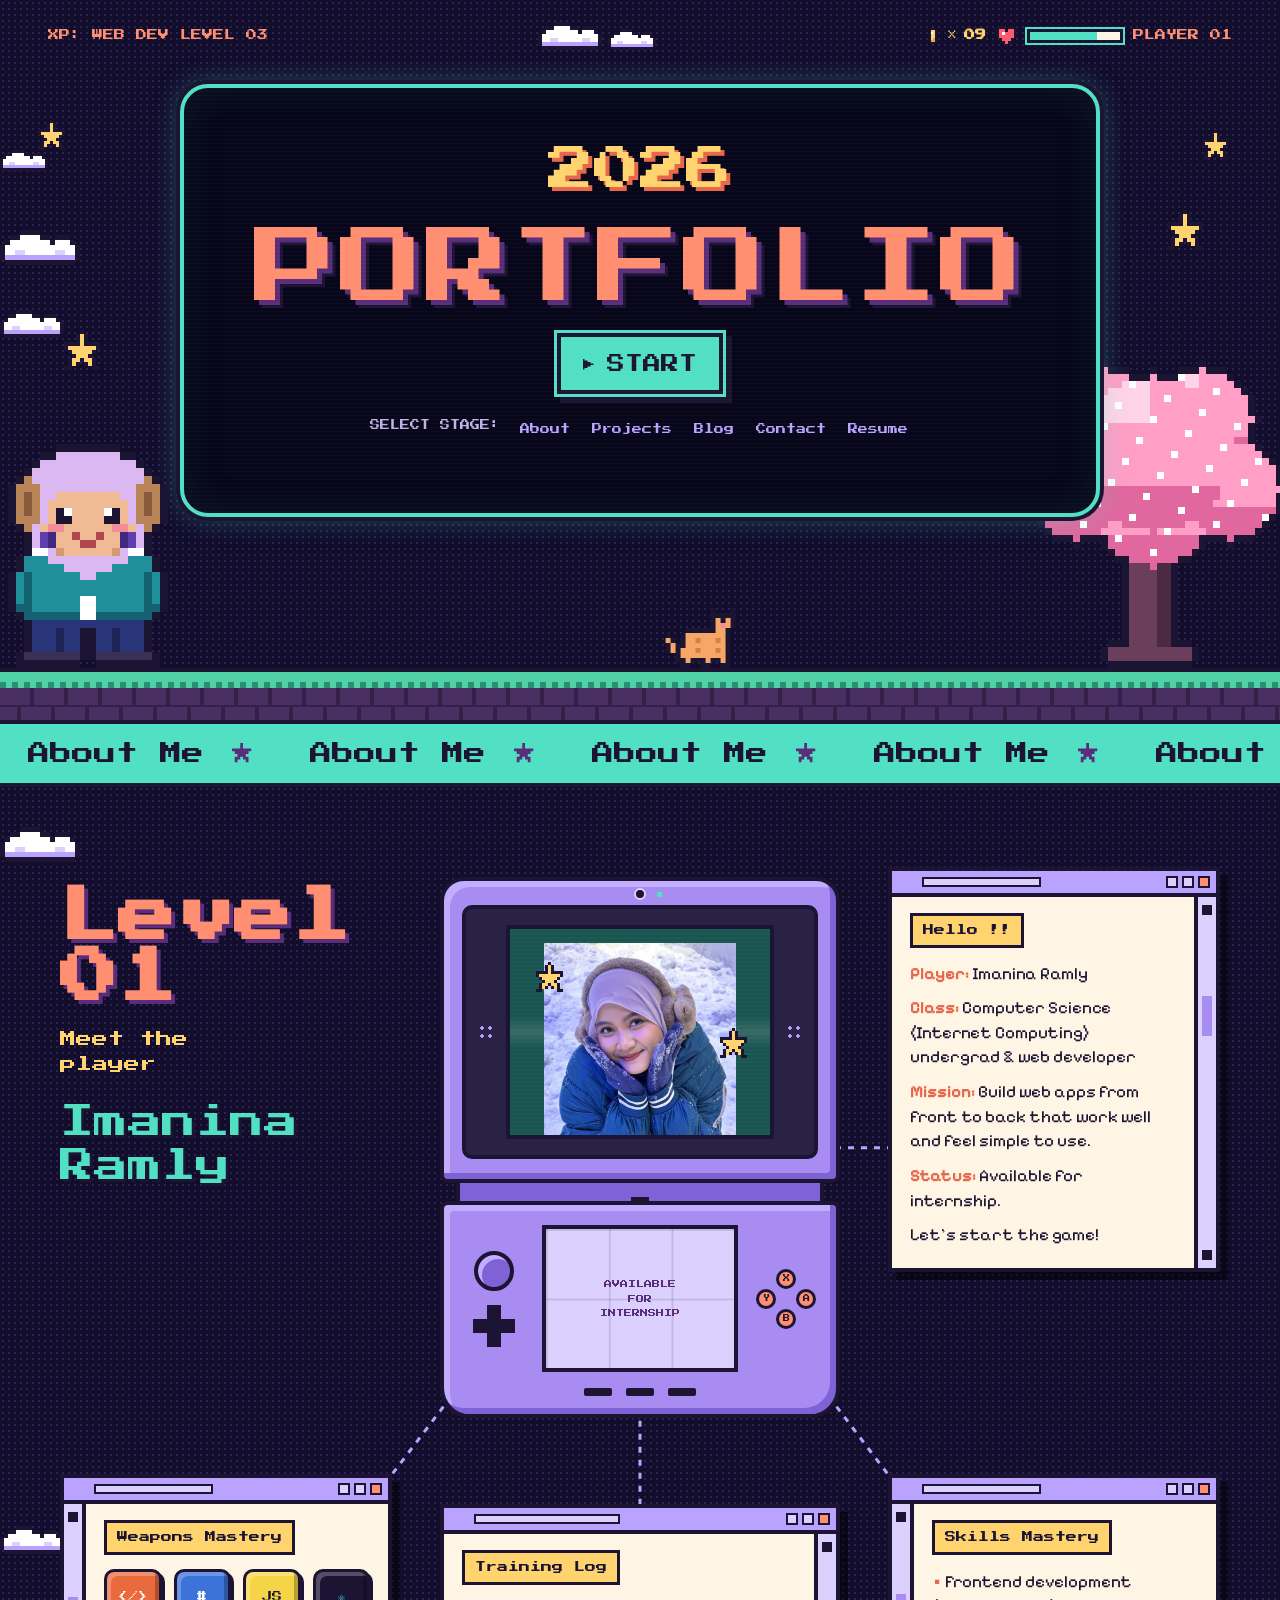
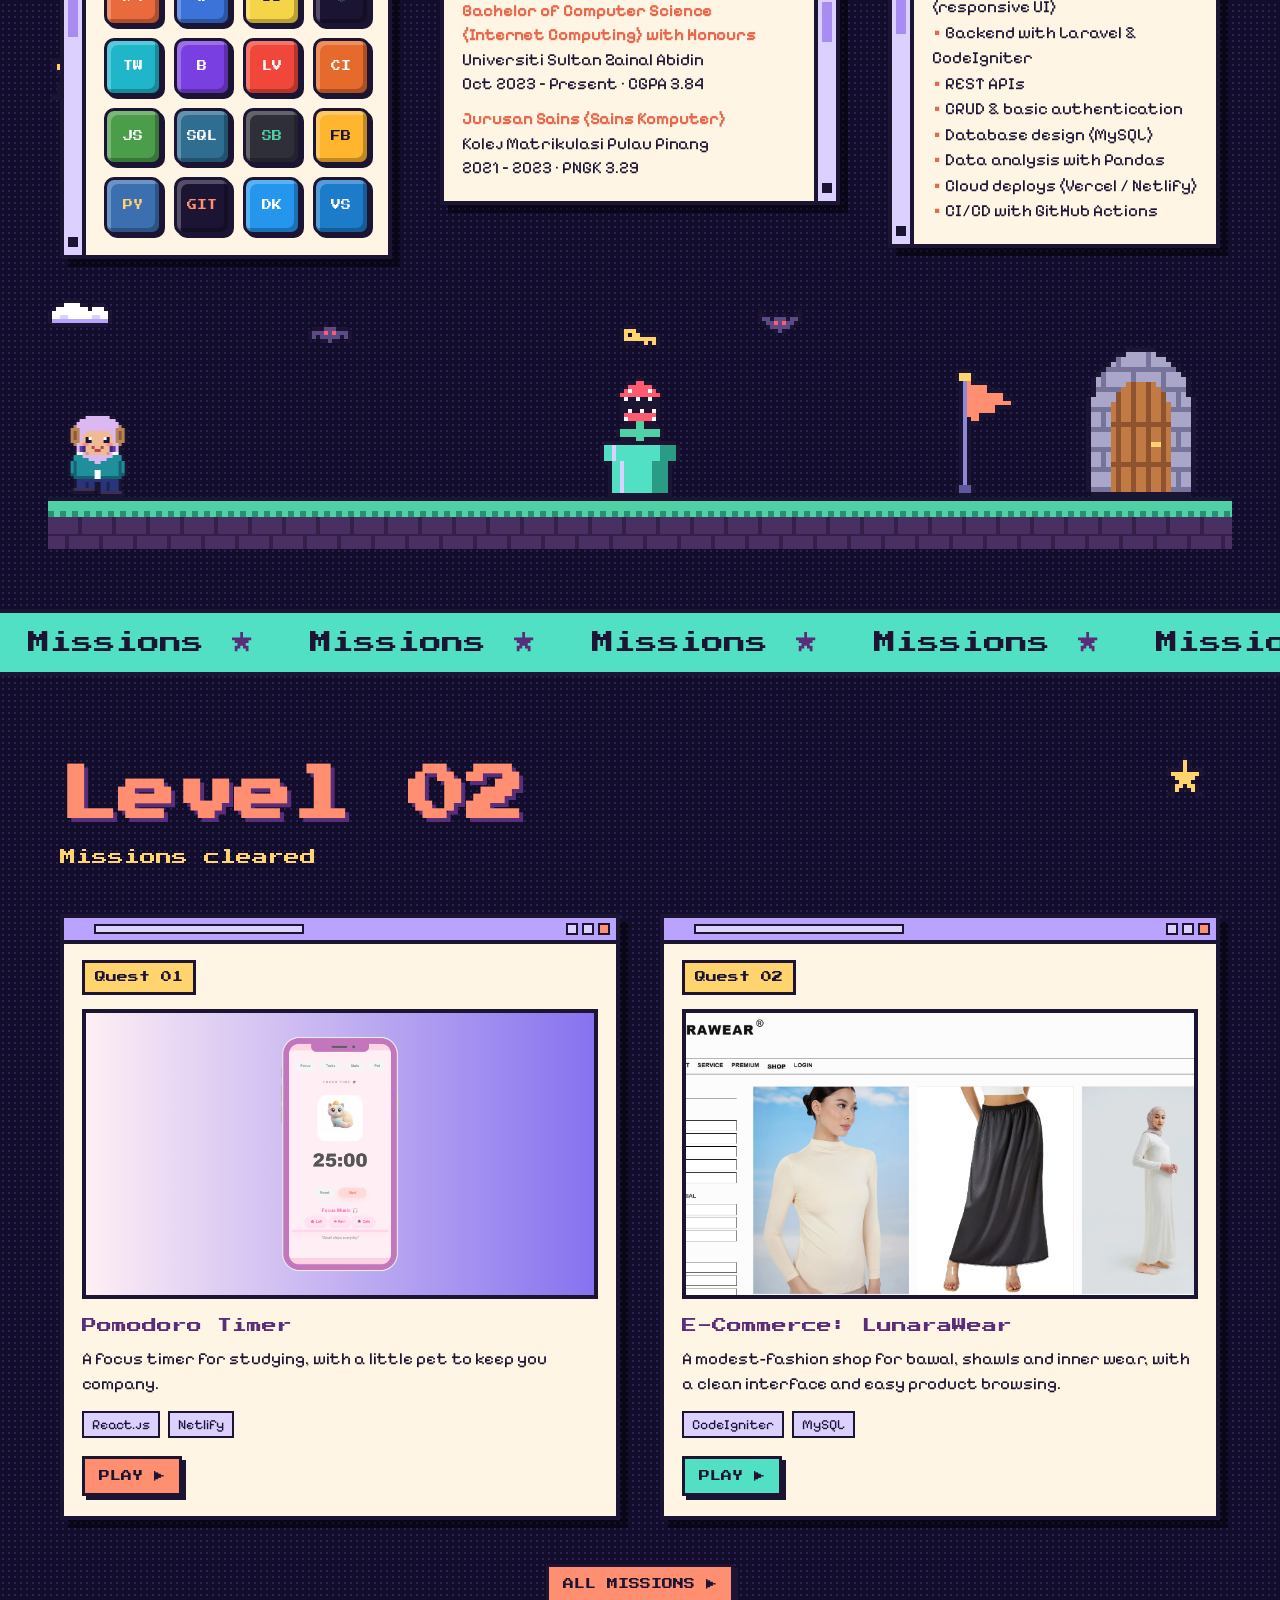
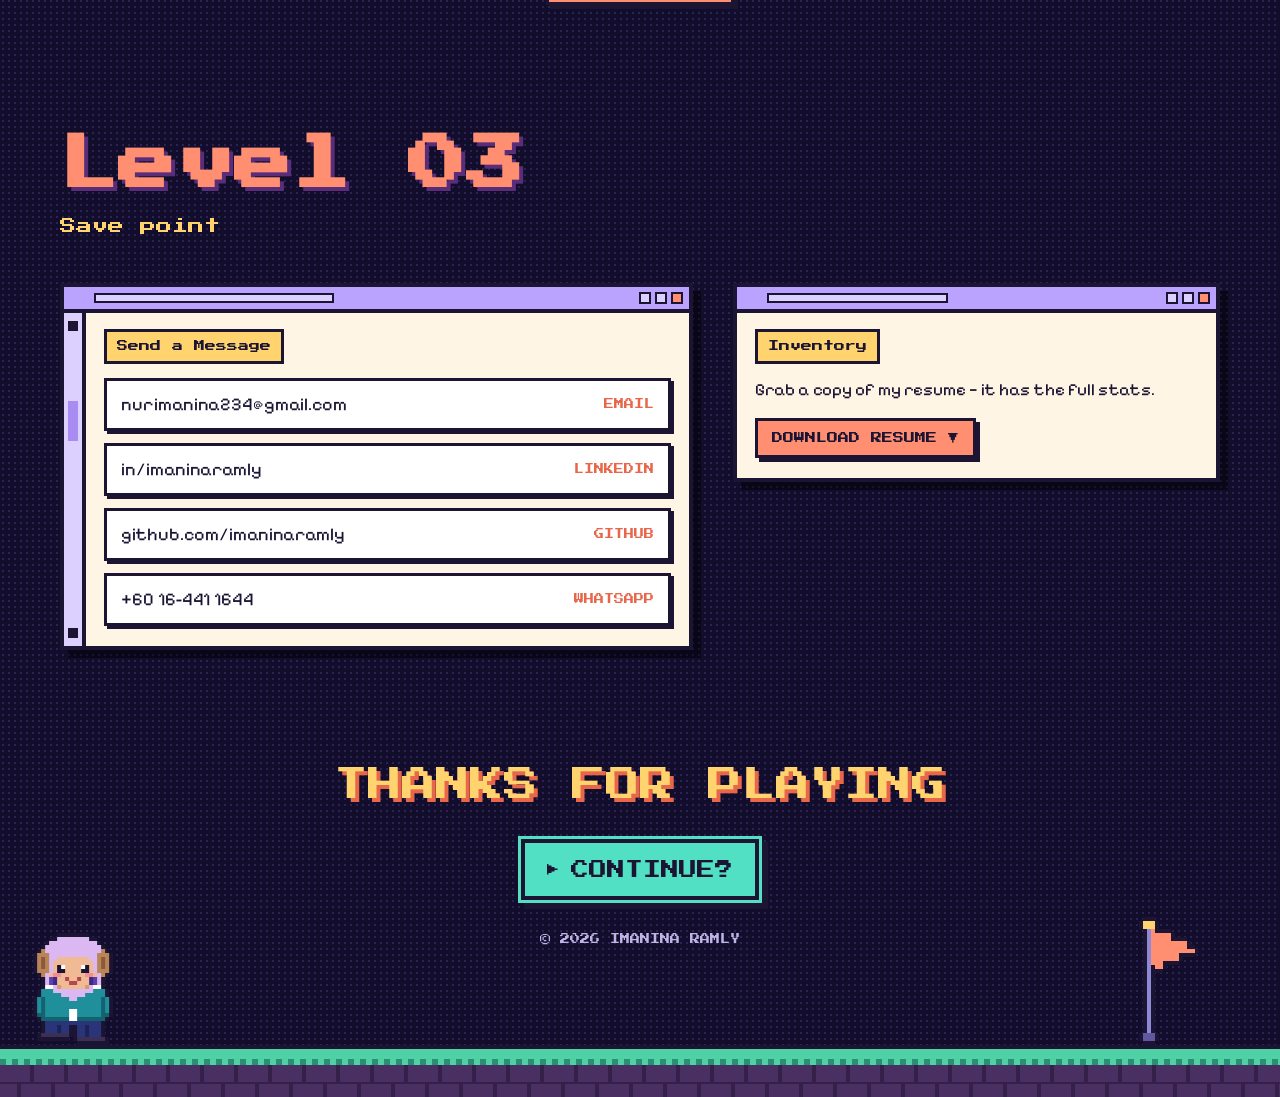
==== commit 4be42d2d: "Show the profile photo sharp instead of pixelated Draws the photo crop at 720px with high-quality sm" ====
--- a/index.html
+++ b/index.html
@@ -82,7 +82,7 @@
         <div class="bezel">
           <span class="spk l"></span>
           <div class="screen">
-            <canvas class="photo" data-photo="assets/img1.jpeg" role="img" aria-label="Pixelated photo of Imanina"></canvas>
+            <canvas class="photo" data-photo="assets/img1.jpeg" role="img" aria-label="Photo of Imanina"></canvas>
             <canvas class="spr abs twinkle s1" data-s="star" aria-hidden="true"></canvas>
             <canvas class="spr abs twinkle s2" data-s="star" aria-hidden="true"></canvas>
           </div>
--- a/assets/retro.css
+++ b/assets/retro.css
@@ -315,9 +315,9 @@
   background:linear-gradient(transparent 0 42%,rgba(255,255,255,.12) 50%,transparent 58%);
   animation:scan 3.2s linear infinite;
 }
-.photo{width:74%;height:auto;aspect-ratio:1;image-rendering:pixelated;display:block}
-.screen .s1{left:10%;top:16%;--px:3px}
-.screen .s2{right:9%;top:48%;--px:3px;animation-delay:-1s}
+.photo{width:74%;height:auto;aspect-ratio:1;display:block;position:relative;z-index:1}
+.screen .s1{left:10%;top:16%;--px:3px;z-index:2}
+.screen .s2{right:9%;top:48%;--px:3px;animation-delay:-1s;z-index:2}
 .hinge{height:18px;margin:0 16px;background:var(--shell-dark);border-left:4px solid var(--ink);border-right:4px solid var(--ink);position:relative}
 .hinge::after{content:"";position:absolute;left:50%;bottom:-4px;width:18px;height:8px;margin-left:-9px;background:var(--ink)}
 .c-bot{
@@ -382,7 +382,7 @@
 .scene .bat{--px:4px}
 
 /* ---------- content sections ---------- */
-.section{position:relative;padding:90px clamp(16px,4vw,48px) 40px}
+.section{position:relative;padding:90px clamp(16px,4vw,48px) 40px;overflow-x:clip}
 .wrap{max-width:1160px;margin:0 auto}
 .section .lvl-head{margin-bottom:44px}
 .mission-grid{display:grid;grid-template-columns:repeat(auto-fit,minmax(300px,1fr));gap:40px}
@@ -430,7 +430,7 @@
 /* profile / about */
 .two{display:grid;grid-template-columns:minmax(0,1fr) minmax(0,1.4fr);gap:40px;align-items:start}
 .four{display:grid;grid-template-columns:repeat(auto-fit,minmax(240px,1fr));gap:32px}
-.portrait{width:100%;max-width:260px;aspect-ratio:1;image-rendering:pixelated;border:4px solid var(--ink);background:#1d5a55;margin:0 auto 16px;display:block}
+.portrait{width:100%;max-width:260px;aspect-ratio:1;border:4px solid var(--ink);background:#1d5a55;margin:0 auto 16px;display:block}
 .stats{display:grid;gap:8px;font-size:17px}
 .stats div{display:flex;gap:8px;align-items:baseline}
 .stats dt{font:400 10px var(--pixel);color:var(--coral-2);white-space:nowrap}
@@ -506,3 +506,31 @@
   html{scroll-behavior:auto}
   .js .reveal{opacity:1}
 }
+
+/* ---------- blog ---------- */
+.posts{display:grid;gap:32px;max-width:860px}
+.post .win-main{display:grid;gap:10px}
+.post .meta{display:flex;flex-wrap:wrap;align-items:center;justify-content:space-between;gap:10px}
+.post .meta .chip{margin:0}
+.post .date{font:400 10px var(--pixel);color:var(--aqua-2)}
+.post h3{font:400 clamp(14px,2vw,18px)/1.5 var(--pixel);color:var(--plum)}
+.post .read{justify-self:start;background:none;border:0;padding:0;cursor:pointer;font:400 11px var(--pixel);color:var(--coral-2)}
+.post .read::before{content:"";position:absolute;inset:0;z-index:1}
+.post .read:focus-visible{outline:none}
+.post:hover .win,.post:has(.read:focus-visible) .win{box-shadow:12px 12px 0 rgba(0,0,0,.45);background:#fffbe9}
+.post:has(.read:focus-visible) .win{outline:3px solid var(--butter);outline-offset:4px}
+.post:hover .read::after,.post .read:focus-visible::after{content:" ▶";animation:blink .6s steps(1) infinite}
+.save-slot{font:400 10px var(--pixel);color:var(--muted);margin-bottom:10px}
+dialog.win{padding:0;margin:auto;width:min(760px,calc(100% - 32px));max-height:86vh;overflow:auto;color:var(--ink)}
+dialog.win[open]{animation:pop .4s steps(5) both}
+dialog::backdrop{background:rgba(17,13,43,.82)}
+dialog .win-bar{position:sticky;top:0;z-index:2}
+dialog .close{font:400 10px var(--pixel);background:var(--coral);color:var(--ink);border:2px solid var(--ink);padding:3px 6px;cursor:pointer}
+dialog .close:hover,dialog .close:focus-visible{background:var(--butter);outline:none}
+.article h2{font:400 clamp(16px,2.6vw,24px)/1.5 var(--pixel);color:var(--plum);margin:10px 0 18px}
+.article .date{font:400 10px var(--pixel);color:var(--aqua-2)}
+.article p{font-size:18px}
+.article code{font-family:ui-monospace,monospace;font-size:15px;background:var(--ink);color:var(--aqua);padding:2px 6px;overflow-wrap:anywhere}
+.article pre{background:var(--ink);color:var(--aqua);padding:12px 14px;border:3px solid var(--plum);overflow:auto;margin-bottom:12px}
+.article pre code{padding:0;background:none}
+.article .last{color:var(--coral-2);font-weight:700}
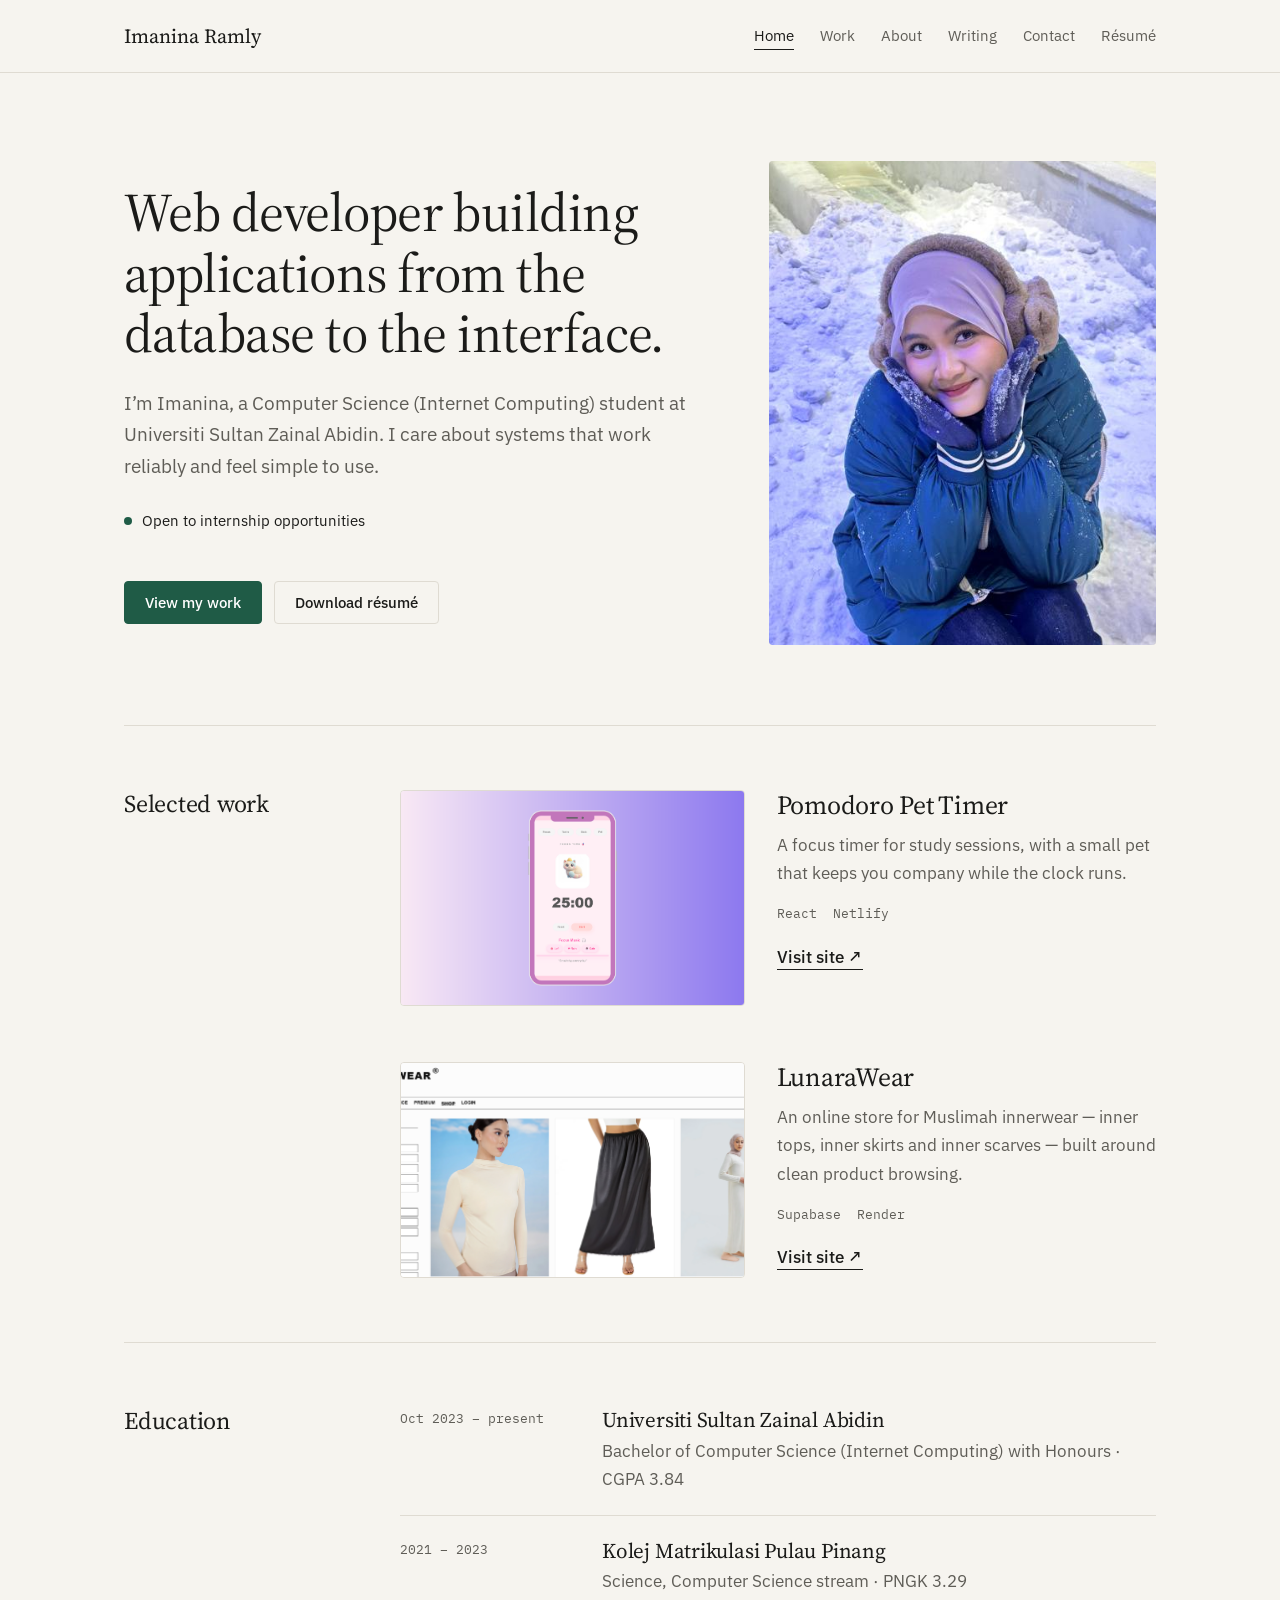
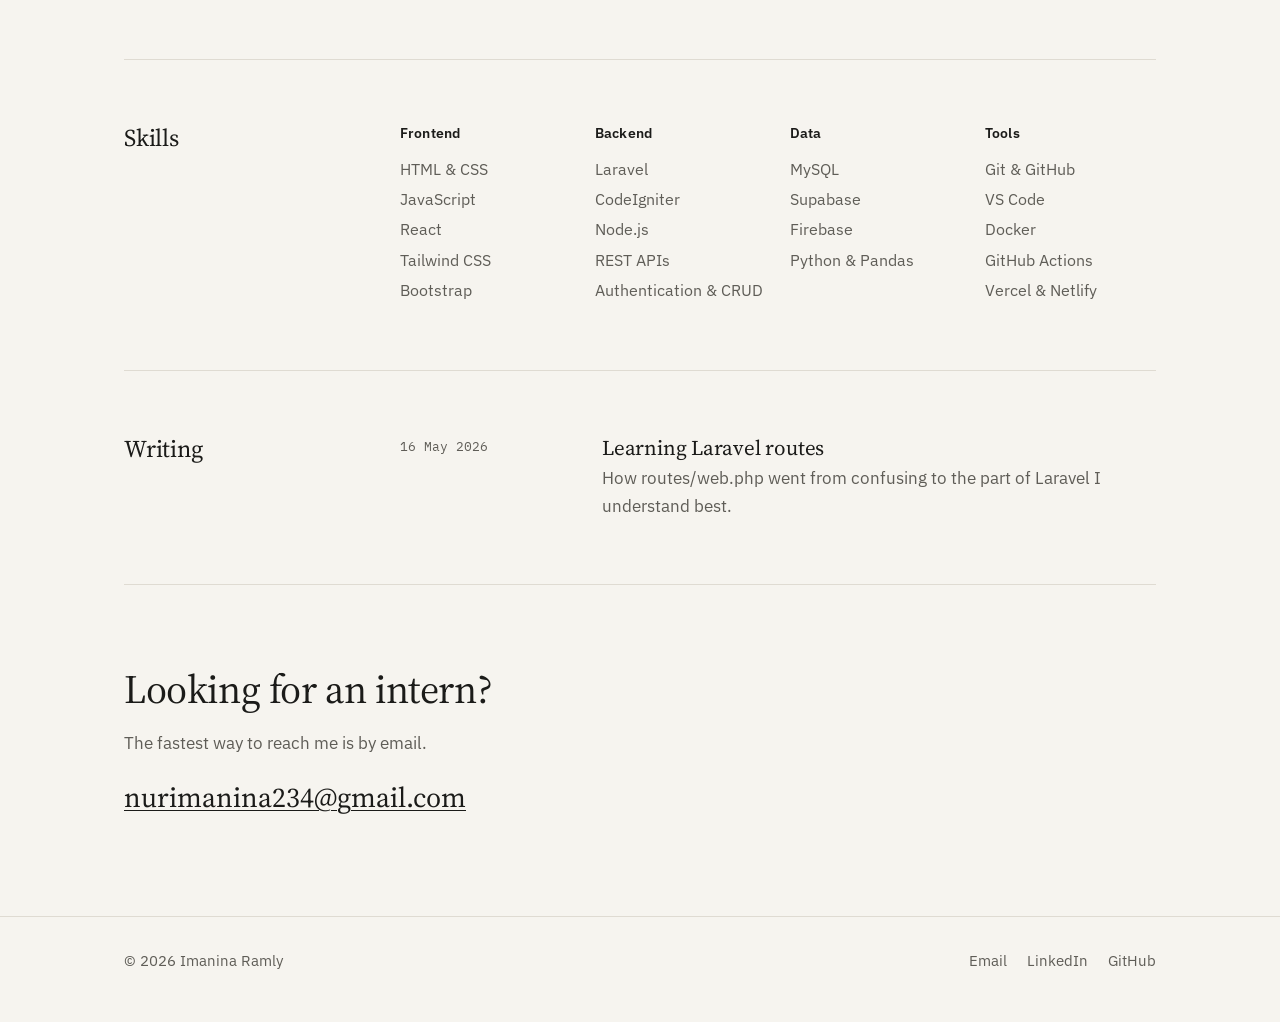
==== commit fe1ee74a: "Redesign the site with a clean, professional layout Replaces the retro game theme with a restrained " ====
--- a/index.html
+++ b/index.html
@@ -2,286 +2,117 @@
 <html lang="en">
 <head>
 <meta charset="utf-8"/>
-<meta name="viewport" content="width=device-width, initial-scale=1.0"/>
-<title>Imanina Ramly | 2026 Portfolio</title>
-<meta name="description" content="Imanina Ramly — Computer Science (Internet Computing) undergraduate and web developer. Press START."/>
-<script>document.documentElement.classList.add('js')</script>
+<meta name="viewport" content="width=device-width, initial-scale=1"/>
+<title>Imanina Ramly — Web Developer</title>
+<meta name="description" content="Imanina Ramly is a Computer Science (Internet Computing) student at UniSZA who builds web applications end to end."/>
 <link rel="preconnect" href="https://fonts.googleapis.com"/>
 <link rel="preconnect" href="https://fonts.gstatic.com" crossorigin/>
-<link href="https://fonts.googleapis.com/css2?family=Press+Start+2P&family=Pixelify+Sans:wght@400;600;700&display=swap" rel="stylesheet"/>
-<link rel="stylesheet" href="assets/retro.css"/>
+<link href="https://fonts.googleapis.com/css2?family=IBM+Plex+Mono&family=IBM+Plex+Sans:wght@400;500;600&family=Source+Serif+4:opsz,wght@8..60,400;8..60,600&display=swap" rel="stylesheet"/>
+<link rel="stylesheet" href="assets/site.css"/>
 </head>
 <body>
-
-<!-- ================= TITLE SCREEN ================= -->
-<header class="hero" id="top">
-  <div class="hud">
-    <p class="hud-xp"><a href="index.html">XP: WEB DEV LEVEL 03</a></p>
-    <div class="hud-clouds" aria-hidden="true">
-      <canvas class="spr" data-s="cloud" style="--px:4px"></canvas>
-      <canvas class="spr" data-s="cloud" style="--px:3px;animation-delay:-1.5s"></canvas>
-    </div>
-    <div class="hud-player">
-      <span class="hud-coins" title="Coins collected"><canvas class="spr" data-s="coin" data-anim="coin,coin2,coin3,coin2" data-fps="6" style="--px:2px" aria-hidden="true"></canvas>×<b id="coins">00</b></span>
-      <canvas class="spr heart" data-s="heart" style="--px:3px" aria-hidden="true"></canvas>
-      <div class="hp" role="img" aria-label="HP bar"><span></span></div>
-      <span>PLAYER 01</span>
-    </div>
+<a class="skip" href="#main">Skip to content</a>
+<header class="site-header">
+  <div class="wrap">
+    <a class="brand" href="index.html">Imanina Ramly</a>
+    <nav class="nav" aria-label="Main"><a href="index.html" aria-current="page">Home</a><a href="projects.html">Work</a><a href="about.html">About</a><a href="blog.html">Writing</a><a href="contact.html">Contact</a><a href="assets/NUR%20IMANINA%20RESUME.pdf" download="NUR_IMANINA_RESUME.pdf">Résumé</a></nav>
   </div>
-
-  <div class="screen-frame">
-    <p class="year">2026</p>
-    <h1 class="title wave">PORTFOLIO</h1>
-    <a class="start" href="#level-01">START</a>
-    <nav class="stage-select" aria-label="Pages">
-      <span>SELECT STAGE:</span>
-      <a href="about.html">About</a>
-      <a href="projects.html">Projects</a>
-      <a href="blog.html">Blog</a>
-      <a href="contact.html">Contact</a>
-      <a href="assets/NUR IMANINA RESUME.pdf" download="NUR_IMANINA_RESUME.pdf">Resume</a>
-    </nav>
-  </div>
-
-  <canvas class="spr sky" data-s="cloud" style="--px:5px;top:230px;--t:80s;animation-delay:-20s" aria-hidden="true"></canvas>
-  <canvas class="spr sky" data-s="cloud" style="--px:4px;top:310px;--t:95s;animation-delay:-65s" aria-hidden="true"></canvas>
-  <canvas class="spr sky" data-s="cloud" style="--px:3px;top:150px;--t:120s;animation-delay:-40s" aria-hidden="true"></canvas>
-  <canvas class="spr abs twinkle" data-s="star" style="--px:3px;left:3%;top:120px" aria-hidden="true"></canvas>
-  <canvas class="spr abs twinkle" data-s="star" style="--px:4px;left:5%;top:330px;animation-delay:-.7s" aria-hidden="true"></canvas>
-  <canvas class="spr abs twinkle" data-s="star" style="--px:3px;right:4%;top:130px;animation-delay:-1.2s" aria-hidden="true"></canvas>
-  <canvas class="spr abs twinkle" data-s="star" style="--px:4px;right:6%;top:210px;animation-delay:-.4s" aria-hidden="true"></canvas>
-  <canvas class="spr abs lamp" data-s="lamp" aria-hidden="true"></canvas>
-  <canvas class="spr abs tree" data-s="tree" aria-hidden="true"></canvas>
-  <div class="walker" data-walk="cat,catW" data-face="left" data-min="52" data-max="82" data-speed="32" data-jh="40" style="--px:5px" aria-hidden="true"><canvas class="spr" data-s="cat"></canvas></div>
-  <div class="walker player" data-walk="playerW1,playerW2" data-min="5" data-max="46" data-speed="48" style="--px:8px" title="Click me to jump!"><canvas class="spr" data-s="player" role="img" aria-label="Pixel-art Imanina in a lilac hijab and teal puffer jacket"></canvas></div>
-  <div class="ground" aria-hidden="true"></div>
 </header>
-
-<div class="ribbon" data-text="About Me" aria-hidden="true"></div>
-
-<!-- ================= LEVEL 01 ================= -->
-<main>
-<section class="level" id="level-01" aria-labelledby="l1">
-  <canvas class="spr sky" data-s="cloud" style="--px:5px;top:40px;--t:90s;animation-delay:-30s" aria-hidden="true"></canvas>
-  <canvas class="spr sky" data-s="cloud" style="--px:4px;top:52%;--t:75s;animation-delay:-5s" aria-hidden="true"></canvas>
-  <canvas class="spr abs twinkle" data-s="star" style="--px:6px;left:4%;top:60%" aria-hidden="true"></canvas>
-  <canvas class="spr abs twinkle" data-s="star" style="--px:3px;right:10%;top:56%;animation-delay:-1s" aria-hidden="true"></canvas>
-
-  <div class="stage">
-    <svg class="wires" aria-hidden="true"></svg>
-
-    <div class="lvl-head reveal">
-      <h2 class="lvl" id="l1">Level<br/>01</h2>
-      <p class="sub">Meet the<br/>player</p>
-      <p class="name">Imanina<br/>Ramly</p>
-    </div>
-
-    <div class="console reveal float" style="--ft:4s">
-      <div class="c-top">
-        <span class="cam"></span>
-        <div class="bezel">
-          <span class="spk l"></span>
-          <div class="screen">
-            <canvas class="photo" data-photo="assets/img1.jpeg" role="img" aria-label="Photo of Imanina"></canvas>
-            <canvas class="spr abs twinkle s1" data-s="star" aria-hidden="true"></canvas>
-            <canvas class="spr abs twinkle s2" data-s="star" aria-hidden="true"></canvas>
-          </div>
-          <span class="spk r"></span>
+<main id="main">
+  <div class="wrap">
+    <section class="hero" aria-labelledby="intro">
+      <div>
+        <h1 id="intro">Web developer building applications from the database to the interface.</h1>
+        <p class="lead">I’m Imanina, a Computer Science (Internet Computing) student at Universiti Sultan Zainal Abidin. I care about systems that work reliably and feel simple to use.</p>
+        <p class="status">Open to internship opportunities</p>
+        <div class="actions">
+          <a class="btn" href="projects.html">View my work</a>
+          <a class="btn ghost" href="assets/NUR%20IMANINA%20RESUME.pdf" download="NUR_IMANINA_RESUME.pdf">Download résumé</a>
         </div>
       </div>
-      <div class="hinge"></div>
-      <div class="c-bot" aria-hidden="true">
-        <div class="c-left"><span class="stick"></span><span class="dpad"></span></div>
-        <div class="touch"><span>AVAILABLE<br/>FOR<br/>INTERNSHIP</span></div>
-        <div class="abxy"><i>X</i><i>Y</i><i>A</i><i>B</i></div>
-        <div class="c-foot"><i></i><i></i><i></i></div>
+      <figure class="portrait"><img src="assets/img1.jpeg" alt="Portrait of Imanina Ramly" width="810" height="1080"/></figure>
+    </section>
+
+    <section class="section split" aria-labelledby="work">
+      <h2 id="work">Selected work</h2>
+      <div class="work">
+      <article class="work-item">
+        <a class="shot" href="https://pomodoro-pet-timer.netlify.app" rel="noopener noreferrer" tabindex="-1" aria-hidden="true"><img src="assets/project1cover.png" alt="" loading="lazy" width="1200" height="750"/></a>
+        <div>
+          <h3>Pomodoro Pet Timer</h3>
+          <p>A focus timer for study sessions, with a small pet that keeps you company while the clock runs.</p>
+          <ul class="meta" aria-label="Built with"><li>React</li><li>Netlify</li></ul>
+          <a class="link" href="https://pomodoro-pet-timer.netlify.app" rel="noopener noreferrer">Visit site ↗</a>
+        </div>
+      </article>
+      <article class="work-item">
+        <a class="shot" href="https://lunarawear.onrender.com" rel="noopener noreferrer" tabindex="-1" aria-hidden="true"><img src="assets/project2cover.png" alt="" loading="lazy" width="1200" height="750"/></a>
+        <div>
+          <h3>LunaraWear</h3>
+          <p>An online store for Muslimah innerwear — inner tops, inner skirts and inner scarves — built around clean product browsing.</p>
+          <ul class="meta" aria-label="Built with"><li>Supabase</li><li>Render</li></ul>
+          <a class="link" href="https://lunarawear.onrender.com" rel="noopener noreferrer">Visit site ↗</a>
+        </div>
+      </article>
       </div>
-    </div>
+    </section>
 
-    <article class="win hello reveal float" data-wire style="--ft:3.2s">
-      <div class="win-bar"><span class="win-dots"><i></i><i></i><i></i></span></div>
-      <div class="win-body">
-        <div class="win-main">
-          <h3 class="chip">Hello !!</h3>
-          <p><span class="k">Player:</span> Imanina Ramly</p>
-          <p><span class="k">Class:</span> Computer Science (Internet Computing) undergrad &amp; web developer</p>
-          <p><span class="k">Mission:</span> Build web apps from front to back that work well and feel simple to use.</p>
-          <p><span class="k">Status:</span> Available for internship.</p>
-          <p>Let's start the game!</p>
+    <section class="section split" aria-labelledby="edu">
+      <h2 id="edu">Education</h2>
+      <div class="rows">
+        <div class="row">
+          <p class="when">Oct 2023 – present</p>
+          <div>
+            <h3>Universiti Sultan Zainal Abidin</h3>
+            <p>Bachelor of Computer Science (Internet Computing) with Honours · CGPA 3.84</p>
+          </div>
         </div>
-        <aside class="win-side" aria-hidden="true"></aside>
-      </div>
-    </article>
-
-    <article class="win weapons reveal float" data-wire style="--ft:3.6s">
-      <div class="win-bar"><span class="win-dots"><i></i><i></i><i></i></span></div>
-      <div class="win-body">
-        <aside class="win-side" aria-hidden="true"></aside>
-        <div class="win-main">
-          <h3 class="chip">Weapons Mastery</h3>
-          <div class="tiles">
-            <span class="tile" tabindex="0" data-name="HTML" style="--b:#e96a3c">&lt;/&gt;</span>
-            <span class="tile" tabindex="0" data-name="CSS" style="--b:#3b73d9">#</span>
-            <span class="tile" tabindex="0" data-name="JavaScript" style="--b:#f5d547;--t:#1b1433">JS</span>
-            <span class="tile" tabindex="0" data-name="React" style="--b:#1b1433;--t:#61dafb">⚛</span>
-            <span class="tile" tabindex="0" data-name="Tailwind CSS" style="--b:#1fb6c9">TW</span>
-            <span class="tile" tabindex="0" data-name="Bootstrap" style="--b:#7a3fe0">B</span>
-            <span class="tile" tabindex="0" data-name="Laravel" style="--b:#f0473a">LV</span>
-            <span class="tile" tabindex="0" data-name="CodeIgniter" style="--b:#e56a2b">CI</span>
-            <span class="tile" tabindex="0" data-name="Node.js" style="--b:#4a9e4a">JS</span>
-            <span class="tile" tabindex="0" data-name="MySQL" style="--b:#2f6d91">SQL</span>
-            <span class="tile" tabindex="0" data-name="Supabase" style="--b:#2f2f3a;--t:#4fd1a5">SB</span>
-            <span class="tile" tabindex="0" data-name="Firebase" style="--b:#ffb52e;--t:#1b1433">FB</span>
-            <span class="tile" tabindex="0" data-name="Python (Pandas)" style="--b:#3b6fb0;--t:#ffd36e">PY</span>
-            <span class="tile" tabindex="0" data-name="Git &amp; GitHub" style="--b:#1b1433;--t:#ff8f70">GIT</span>
-            <span class="tile" tabindex="0" data-name="Docker" style="--b:#2496ed">DK</span>
-            <span class="tile" tabindex="0" data-name="VS Code" style="--b:#1d7cc9">VS</span>
+        <div class="row">
+          <p class="when">2021 – 2023</p>
+          <div>
+            <h3>Kolej Matrikulasi Pulau Pinang</h3>
+            <p>Science, Computer Science stream · PNGK 3.29</p>
           </div>
         </div>
       </div>
-    </article>
+    </section>
 
-    <article class="win training reveal float" data-wire style="--ft:3s">
-      <div class="win-bar"><span class="win-dots"><i></i><i></i><i></i></span></div>
-      <div class="win-body">
-        <div class="win-main">
-          <h3 class="chip">Training Log</h3>
-          <p><span class="k">Bachelor of Computer Science (Internet Computing) with Honours</span><br/>Universiti Sultan Zainal Abidin<br/>Oct 2023 – Present · CGPA 3.84</p>
-          <p><span class="k">Jurusan Sains (Sains Komputer)</span><br/>Kolej Matrikulasi Pulau Pinang<br/>2021 – 2023 · PNGK 3.29</p>
-        </div>
-        <aside class="win-side" aria-hidden="true"></aside>
+    <section class="section split" aria-labelledby="skills">
+      <h2 id="skills">Skills</h2>
+      <div class="skills">
+        <div><h3>Frontend</h3><ul><li>HTML &amp; CSS</li><li>JavaScript</li><li>React</li><li>Tailwind CSS</li><li>Bootstrap</li></ul></div>
+        <div><h3>Backend</h3><ul><li>Laravel</li><li>CodeIgniter</li><li>Node.js</li><li>REST APIs</li><li>Authentication &amp; CRUD</li></ul></div>
+        <div><h3>Data</h3><ul><li>MySQL</li><li>Supabase</li><li>Firebase</li><li>Python &amp; Pandas</li></ul></div>
+        <div><h3>Tools</h3><ul><li>Git &amp; GitHub</li><li>VS Code</li><li>Docker</li><li>GitHub Actions</li><li>Vercel &amp; Netlify</li></ul></div>
       </div>
-    </article>
+    </section>
 
-    <article class="win skills reveal float" data-wire style="--ft:3.8s">
-      <div class="win-bar"><span class="win-dots"><i></i><i></i><i></i></span></div>
-      <div class="win-body">
-        <aside class="win-side" aria-hidden="true"></aside>
-        <div class="win-main">
-          <h3 class="chip">Skills Mastery</h3>
-          <ul>
-            <li>Frontend development (responsive UI)</li>
-            <li>Backend with Laravel &amp; CodeIgniter</li>
-            <li>REST APIs</li>
-            <li>CRUD &amp; basic authentication</li>
-            <li>Database design (MySQL)</li>
-            <li>Data analysis with Pandas</li>
-            <li>Cloud deploys (Vercel / Netlify)</li>
-            <li>CI/CD with GitHub Actions</li>
-          </ul>
-        </div>
+    <section class="section split" aria-labelledby="writing">
+      <h2 id="writing">Writing</h2>
+      <div class="rows">
+        <a class="row title" href="blog-laravel-routes.html">
+          <p class="when">16 May 2026</p>
+          <div><h3>Learning Laravel routes</h3><p>How routes/web.php went from confusing to the part of Laravel I understand best.</p></div>
+        </a>
       </div>
-    </article>
+    </section>
+
+    <section class="cta" aria-labelledby="hire">
+      <h2 id="hire">Looking for an intern?</h2>
+      <p class="muted">The fastest way to reach me is by email.</p>
+      <a class="email" href="mailto:nurimanina234@gmail.com">nurimanina234@gmail.com</a>
+    </section>
   </div>
-
-  <div class="scene" aria-hidden="true">
-    <canvas class="spr bob coin" data-s="coin" data-anim="coin,coin2,coin3,coin2" data-fps="8" style="left:6%;bottom:120px"></canvas>
-    <canvas class="spr bob coin" data-s="coin" data-anim="coin,coin2,coin3,coin2" data-fps="8" style="left:12%;bottom:90px;animation-delay:-.6s"></canvas>
-    <canvas class="spr bob coin" data-s="coin" data-anim="coin,coin2,coin3,coin2" data-fps="8" style="left:18%;bottom:120px;animation-delay:-1.2s"></canvas>
-    <canvas class="spr bob coin" data-s="coin" data-anim="coin,coin2,coin3,coin2" data-fps="8" style="left:36%;bottom:100px;animation-delay:-.3s"></canvas>
-    <canvas class="spr bob coin" data-s="coin" data-anim="coin,coin2,coin3,coin2" data-fps="8" style="left:63%;bottom:100px;animation-delay:-.9s"></canvas>
-    <canvas class="spr bob coin" data-s="coin" data-anim="coin,coin2,coin3,coin2" data-fps="8" style="left:70%;bottom:130px;animation-delay:-1.5s"></canvas>
-    <canvas class="spr bob coin" data-s="coin" data-anim="coin,coin2,coin3,coin2" data-fps="8" style="left:77%;bottom:100px;animation-delay:-.2s"></canvas>
-    <div class="flyer" style="left:22%;top:20px;--t:7s"><canvas class="spr bat" data-s="bat" data-anim="bat,bat2" data-fps="6"></canvas></div>
-    <div class="flyer" style="left:60%;top:10px;--t:9s;animation-delay:-3s"><canvas class="spr bat" data-s="bat" data-anim="bat,bat2" data-fps="7"></canvas></div>
-    <canvas class="spr sky" data-s="cloud" style="--px:4px;top:0;--t:60s;animation-delay:-10s"></canvas>
-    <canvas class="spr key" data-s="key"></canvas>
-    <div class="piranha" data-obstacle>
-      <div class="clip"><div><canvas class="spr" data-s="plant" data-anim="plant,plantOpen" data-fps="3"></canvas></div></div>
-      <canvas class="spr pipe" data-s="pipe"></canvas>
-    </div>
-    <canvas class="spr flag" data-s="flag" data-anim="flag,flag2" data-fps="3"></canvas>
-    <canvas class="spr door" data-s="door"></canvas>
-    <div class="walker" data-walk="playerW1,playerW2" data-auto data-min="1" data-max="82" data-speed="95" data-jh="150" style="--px:3px"><canvas class="spr" data-s="player"></canvas></div>
-    <div class="ground"></div>
+</main>
+<footer class="site-footer">
+  <div class="wrap">
+    <span>© 2026 Imanina Ramly</span>
+    <nav aria-label="Elsewhere">
+      <a href="mailto:nurimanina234@gmail.com">Email</a>
+      <a href="https://www.linkedin.com/in/imaninaramly" rel="noopener noreferrer">LinkedIn</a>
+      <a href="https://github.com/imaninaramly" rel="noopener noreferrer">GitHub</a>
+    </nav>
   </div>
-</section>
-
-<div class="ribbon" data-text="Missions" aria-hidden="true"></div>
-
-<!-- ================= LEVEL 02 ================= -->
-<section class="section" id="missions" aria-labelledby="l2">
-  <canvas class="spr abs twinkle" data-s="star" style="--px:4px;right:6%;top:80px" aria-hidden="true"></canvas>
-  <div class="wrap">
-    <div class="lvl-head reveal">
-      <h2 class="lvl" id="l2">Level 02</h2>
-      <p class="sub">Missions cleared</p>
-    </div>
-    <div class="mission-grid">
-      <article class="win mission reveal">
-        <div class="win-bar"><span class="win-dots"><i></i><i></i><i></i></span></div>
-        <div class="win-main">
-          <span class="chip">Quest 01</span>
-          <div class="cover"><img src="assets/project1cover.png" alt="Pomodoro Timer app screenshot" loading="lazy"/></div>
-          <h3>Pomodoro Timer</h3>
-          <p>A focus timer for studying, with a little pet to keep you company.</p>
-          <div class="tags"><span>React.js</span><span>Netlify</span></div>
-          <a class="btn" href="https://pomodoro-pet-timer.netlify.app" target="_blank" rel="noopener noreferrer">PLAY ▶</a>
-        </div>
-      </article>
-      <article class="win mission reveal">
-        <div class="win-bar"><span class="win-dots"><i></i><i></i><i></i></span></div>
-        <div class="win-main">
-          <span class="chip">Quest 02</span>
-          <div class="cover"><img src="assets/project2cover.png" alt="LunaraWear e-commerce website screenshot" loading="lazy"/></div>
-          <h3>E-Commerce: LunaraWear</h3>
-          <p>A modest-fashion shop for bawal, shawls and inner wear, with a clean interface and easy product browsing.</p>
-          <div class="tags"><span>CodeIgniter</span><span>MySQL</span></div>
-          <a class="btn alt" href="https://lunarawear.onrender.com" target="_blank" rel="noopener noreferrer">PLAY ▶</a>
-        </div>
-      </article>
-    </div>
-    <p class="more"><a class="btn" href="projects.html">ALL MISSIONS ▶</a></p>
-  </div>
-</section>
-
-<!-- ================= LEVEL 03 ================= -->
-<section class="section" id="save-point" aria-labelledby="l3">
-  <div class="wrap">
-    <div class="lvl-head reveal">
-      <h2 class="lvl" id="l3">Level 03</h2>
-      <p class="sub">Save point</p>
-    </div>
-    <div class="save-grid">
-      <article class="win reveal">
-        <div class="win-bar"><span class="win-dots"><i></i><i></i><i></i></span></div>
-        <div class="win-body">
-          <aside class="win-side" aria-hidden="true"></aside>
-          <div class="win-main">
-            <h3 class="chip">Send a Message</h3>
-            <div class="links">
-              <a href="mailto:nurimanina234@gmail.com">nurimanina234@gmail.com <b>EMAIL</b></a>
-              <a href="https://www.linkedin.com/in/imaninaramly" target="_blank" rel="noopener noreferrer">in/imaninaramly <b>LINKEDIN</b></a>
-              <a href="https://github.com/imaninaramly" target="_blank" rel="noopener noreferrer">github.com/imaninaramly <b>GITHUB</b></a>
-              <a href="https://wa.me/60164411644" target="_blank" rel="noopener noreferrer">+60 16-441 1644 <b>WHATSAPP</b></a>
-            </div>
-          </div>
-        </div>
-      </article>
-      <article class="win reveal">
-        <div class="win-bar"><span class="win-dots"><i></i><i></i><i></i></span></div>
-        <div class="win-main">
-          <h3 class="chip">Inventory</h3>
-          <p>Grab a copy of my resume — it has the full stats.</p>
-          <p style="margin-top:16px"><a class="btn" href="assets/NUR IMANINA RESUME.pdf" download="NUR_IMANINA_RESUME.pdf">DOWNLOAD RESUME ▼</a></p>
-        </div>
-      </article>
-    </div>
-  </div>
-</section>
-</main>
-
-<footer class="gameover">
-  <h2 class="wave">THANKS FOR PLAYING</h2>
-  <a class="start" href="#top">CONTINUE?</a>
-  <small>© 2026 IMANINA RAMLY</small>
-  <canvas class="spr abs bob coin" data-s="coin" data-anim="coin,coin2,coin3,coin2" data-fps="8" style="left:30%;bottom:110px" aria-hidden="true"></canvas>
-  <canvas class="spr abs bob coin" data-s="coin" data-anim="coin,coin2,coin3,coin2" data-fps="8" style="left:66%;bottom:100px;animation-delay:-.8s" aria-hidden="true"></canvas>
-  <canvas class="spr abs" data-s="flag" data-anim="flag,flag2" data-fps="3" style="--px:4px;right:6%;bottom:52px" aria-hidden="true"></canvas>
-  <div class="walker" data-walk="playerW1,playerW2" data-auto data-min="2" data-max="88" data-speed="70" style="--px:4px" aria-hidden="true"><canvas class="spr" data-s="player"></canvas></div>
-  <div class="ground" aria-hidden="true"></div>
 </footer>
-
-<script src="assets/retro.js"></script>
 </body>
 </html>
--- a/assets/site.css
+++ b/assets/site.css
@@ -0,0 +1,185 @@
+:root{
+  --paper:#f6f4ef;
+  --card:#fbfaf7;
+  --ink:#1b1b19;
+  --muted:#5f5d57;
+  --line:#dfdbd2;
+  --accent:#1f5b46;
+  --accent-hover:#174636;
+  --on-accent:#ffffff;
+  --code-bg:#ece9e1;
+  --serif:"Source Serif 4", Georgia, "Times New Roman", serif;
+  --sans:"IBM Plex Sans", system-ui, -apple-system, "Segoe UI", sans-serif;
+  --mono:"IBM Plex Mono", ui-monospace, SFMono-Regular, Menlo, monospace;
+}
+@media (prefers-color-scheme:dark){
+  :root{
+    --paper:#141413;
+    --card:#1b1b19;
+    --ink:#ecebe6;
+    --muted:#a3a19a;
+    --line:#2e2d2a;
+    --accent:#86c9ac;
+    --accent-hover:#a3d8c0;
+    --on-accent:#0f1b16;
+    --code-bg:#23231f;
+  }
+}
+
+*,*::before,*::after{box-sizing:border-box}
+html{-webkit-text-size-adjust:100%}
+body{
+  margin:0;
+  background:var(--paper);
+  color:var(--ink);
+  font:400 17px/1.65 var(--sans);
+  -webkit-font-smoothing:antialiased;
+}
+img{display:block;max-width:100%;height:auto}
+a{color:inherit;text-decoration-thickness:1px;text-underline-offset:3px}
+a:hover{color:var(--accent)}
+:focus-visible{outline:2px solid var(--accent);outline-offset:3px}
+h1,h2,h3{font-family:var(--serif);font-weight:400;line-height:1.2;margin:0;letter-spacing:-.01em}
+p{margin:0 0 1em}
+p:last-child{margin-bottom:0}
+
+.skip{position:absolute;left:16px;top:-48px;background:var(--ink);color:var(--paper);padding:8px 12px;z-index:10}
+.skip:focus{top:12px}
+
+.wrap{max-width:1080px;margin:0 auto;padding:0 24px}
+main{padding-bottom:96px}
+.mono{font-family:var(--mono);font-size:13px;letter-spacing:.02em}
+.muted{color:var(--muted)}
+
+/* header */
+.site-header{border-bottom:1px solid var(--line)}
+.site-header .wrap{display:flex;align-items:center;justify-content:space-between;gap:16px 32px;flex-wrap:wrap;min-height:72px;padding-top:12px;padding-bottom:12px}
+.brand{font-family:var(--serif);font-size:20px;text-decoration:none;white-space:nowrap}
+.brand:hover{color:var(--ink)}
+.nav{display:flex;flex-wrap:wrap;gap:6px 26px;font-size:15px}
+.nav a{color:var(--muted);text-decoration:none;padding:4px 0}
+.nav a:hover{color:var(--ink)}
+.nav a[aria-current="page"]{color:var(--ink);text-decoration:underline;text-underline-offset:8px}
+
+/* buttons */
+.btn{display:inline-flex;align-items:center;gap:8px;font:500 15px/1 var(--sans);text-decoration:none;padding:13px 20px;border-radius:4px;border:1px solid var(--accent);background:var(--accent);color:var(--on-accent);cursor:pointer}
+.btn:hover{background:var(--accent-hover);border-color:var(--accent-hover);color:var(--on-accent)}
+.btn.ghost{background:transparent;color:var(--ink);border-color:var(--line)}
+.btn.ghost:hover{border-color:var(--ink);color:var(--ink)}
+.actions{display:flex;flex-wrap:wrap;gap:12px;margin-top:32px}
+
+/* hero */
+.hero{display:grid;grid-template-columns:minmax(0,1.5fr) minmax(0,1fr);gap:64px;align-items:center;padding:88px 0 80px}
+.hero h1{font-size:clamp(34px,5vw,54px);line-height:1.12;margin-bottom:24px}
+.hero .lead{font-size:19px;color:var(--muted);max-width:34em}
+.status{display:inline-flex;align-items:center;gap:10px;font-size:15px;margin-top:8px}
+.status::before{content:"";width:8px;height:8px;border-radius:50%;background:var(--accent)}
+.portrait{margin:0;aspect-ratio:4/5;overflow:hidden;border-radius:4px;background:var(--line)}
+.portrait img{width:100%;height:100%;object-fit:cover;transform:scale(1.75);transform-origin:47% 43%}
+
+/* page head (inner pages) */
+.page-head{padding:80px 0 56px}
+.page-head h1{font-size:clamp(36px,5vw,56px);margin-bottom:16px}
+.page-head p{font-size:19px;color:var(--muted);max-width:36em}
+
+/* sections with a label column */
+.section{border-top:1px solid var(--line);padding:64px 0}
+.split{display:grid;grid-template-columns:220px minmax(0,1fr);gap:24px 56px}
+.split > h2{font-size:24px}
+.split > h2 small{display:block;font:400 13px/1.5 var(--mono);color:var(--muted);margin-top:8px;letter-spacing:.02em}
+
+/* work list */
+.work{display:grid;gap:56px}
+.work-item{display:grid;grid-template-columns:minmax(0,1fr) minmax(0,1.1fr);gap:32px;align-items:start}
+.work-item .shot{display:block;border:1px solid var(--line);border-radius:4px;overflow:hidden;background:var(--card)}
+.work-item .shot img{width:100%;aspect-ratio:16/10;object-fit:cover;object-position:top}
+.work-item h3{font-size:26px;margin-bottom:10px}
+.work-item p{color:var(--muted)}
+.meta{display:flex;flex-wrap:wrap;gap:4px 16px;font:400 13px/1.6 var(--mono);color:var(--muted);margin:16px 0 18px;padding:0;list-style:none}
+.link{font-weight:500;text-decoration:none;border-bottom:1px solid currentColor;padding-bottom:1px}
+.link:hover{color:var(--accent)}
+
+/* project case (projects page) */
+.case{border-top:1px solid var(--line);padding:64px 0}
+.case .shot{border:1px solid var(--line);border-radius:4px;overflow:hidden;background:var(--card);margin-bottom:32px}
+.case .shot img{width:100%;aspect-ratio:16/9;object-fit:cover;object-position:top}
+.case h2{font-size:32px;margin-bottom:14px}
+.case .desc{font-size:18px;color:var(--muted);max-width:38em}
+.facts{display:grid;grid-template-columns:repeat(auto-fit,minmax(180px,1fr));gap:20px 32px;margin:28px 0 0;padding-top:24px;border-top:1px solid var(--line)}
+.facts dt{font:400 12px/1.5 var(--mono);text-transform:uppercase;letter-spacing:.06em;color:var(--muted);margin-bottom:4px}
+.facts dd{margin:0}
+
+/* rows (education, writing) */
+.rows{display:grid}
+.row{display:grid;grid-template-columns:170px minmax(0,1fr);gap:8px 32px;padding:22px 0;border-bottom:1px solid var(--line)}
+.row:first-child{padding-top:0}
+.row:last-child{border-bottom:0;padding-bottom:0}
+.row .when{font:400 13px/1.9 var(--mono);color:var(--muted)}
+.row h3{font-size:21px;margin-bottom:4px}
+.row p{color:var(--muted)}
+a.row{text-decoration:none;color:inherit}
+a.row:hover h3{color:var(--accent);text-decoration:underline;text-decoration-thickness:1px;text-underline-offset:4px}
+
+/* skills */
+.skills{display:grid;grid-template-columns:repeat(4,minmax(0,1fr));gap:28px 24px}
+.skills h3{font:600 14px/1.4 var(--sans);letter-spacing:.01em;margin-bottom:10px}
+.skills ul{list-style:none;margin:0;padding:0;color:var(--muted);font-size:16px;line-height:1.9}
+
+/* prose */
+.prose{max-width:38em;font-size:18px}
+.prose p{margin-bottom:1.1em}
+.about-grid{display:grid;grid-template-columns:minmax(0,1fr) 300px;gap:56px;align-items:start}
+
+/* contact */
+.contact-grid{display:grid;grid-template-columns:minmax(0,1fr) minmax(0,1.1fr);gap:64px;align-items:start}
+.channels{list-style:none;margin:32px 0 0;padding:0;border-top:1px solid var(--line)}
+.channels li{display:flex;justify-content:space-between;gap:16px;padding:14px 0;border-bottom:1px solid var(--line);font-size:16px}
+.channels span{font:400 13px/1.9 var(--mono);color:var(--muted)}
+.channels a{text-decoration:none;overflow-wrap:anywhere;text-align:right}
+.channels a:hover{text-decoration:underline}
+form{display:grid;gap:18px}
+label{display:block;font-size:14px;font-weight:500;margin-bottom:6px}
+input,textarea{width:100%;font:inherit;font-size:16px;color:var(--ink);background:var(--card);border:1px solid var(--line);border-radius:4px;padding:11px 13px}
+input:focus,textarea:focus{outline:none;border-color:var(--accent);box-shadow:0 0 0 3px color-mix(in srgb,var(--accent) 18%,transparent)}
+textarea{min-height:160px;resize:vertical}
+.form-row{display:grid;grid-template-columns:1fr 1fr;gap:18px}
+
+/* closing call to action */
+.cta{border-top:1px solid var(--line);padding:80px 0 0}
+.cta h2{font-size:clamp(28px,4vw,40px);margin-bottom:16px}
+.cta .email{font-family:var(--serif);font-size:clamp(20px,3vw,28px);text-decoration-thickness:1px}
+
+/* article */
+.article{max-width:680px;padding:72px 0 0}
+.article .back{font-size:15px;color:var(--muted);text-decoration:none}
+.article .back:hover{color:var(--accent)}
+.article h1{font-size:clamp(32px,4.6vw,46px);margin:28px 0 12px}
+.article .byline{font:400 13px/1.6 var(--mono);color:var(--muted);margin-bottom:40px}
+.article p{font-size:18px;line-height:1.75}
+pre,code{font-family:var(--mono);font-size:14px}
+:not(pre) > code{background:var(--code-bg);padding:2px 6px;border-radius:3px}
+pre{background:var(--code-bg);padding:16px 18px;border-radius:4px;overflow-x:auto;margin:0 0 1.2em;line-height:1.6}
+
+/* footer */
+.site-footer{border-top:1px solid var(--line);padding:32px 0 48px;font-size:15px;color:var(--muted)}
+.site-footer .wrap{display:flex;flex-wrap:wrap;justify-content:space-between;gap:12px 24px}
+.site-footer nav{display:flex;flex-wrap:wrap;gap:8px 20px}
+.site-footer a{text-decoration:none}
+.site-footer a:hover{color:var(--ink);text-decoration:underline}
+
+@media (max-width:860px){
+  .hero,.about-grid,.contact-grid{grid-template-columns:1fr;gap:40px}
+  .hero{padding:56px 0 56px}
+  .portrait{max-width:360px}
+  .about-grid .portrait{order:-1}
+  .split{grid-template-columns:1fr}
+  .work-item{grid-template-columns:1fr;gap:20px}
+  .page-head{padding:56px 0 40px}
+}
+@media (max-width:560px){
+  body{font-size:16px}
+  .row{grid-template-columns:1fr;gap:4px}
+  .skills{grid-template-columns:repeat(2,minmax(0,1fr))}
+  .form-row{grid-template-columns:1fr}
+  .section,.case{padding:48px 0}
+}
